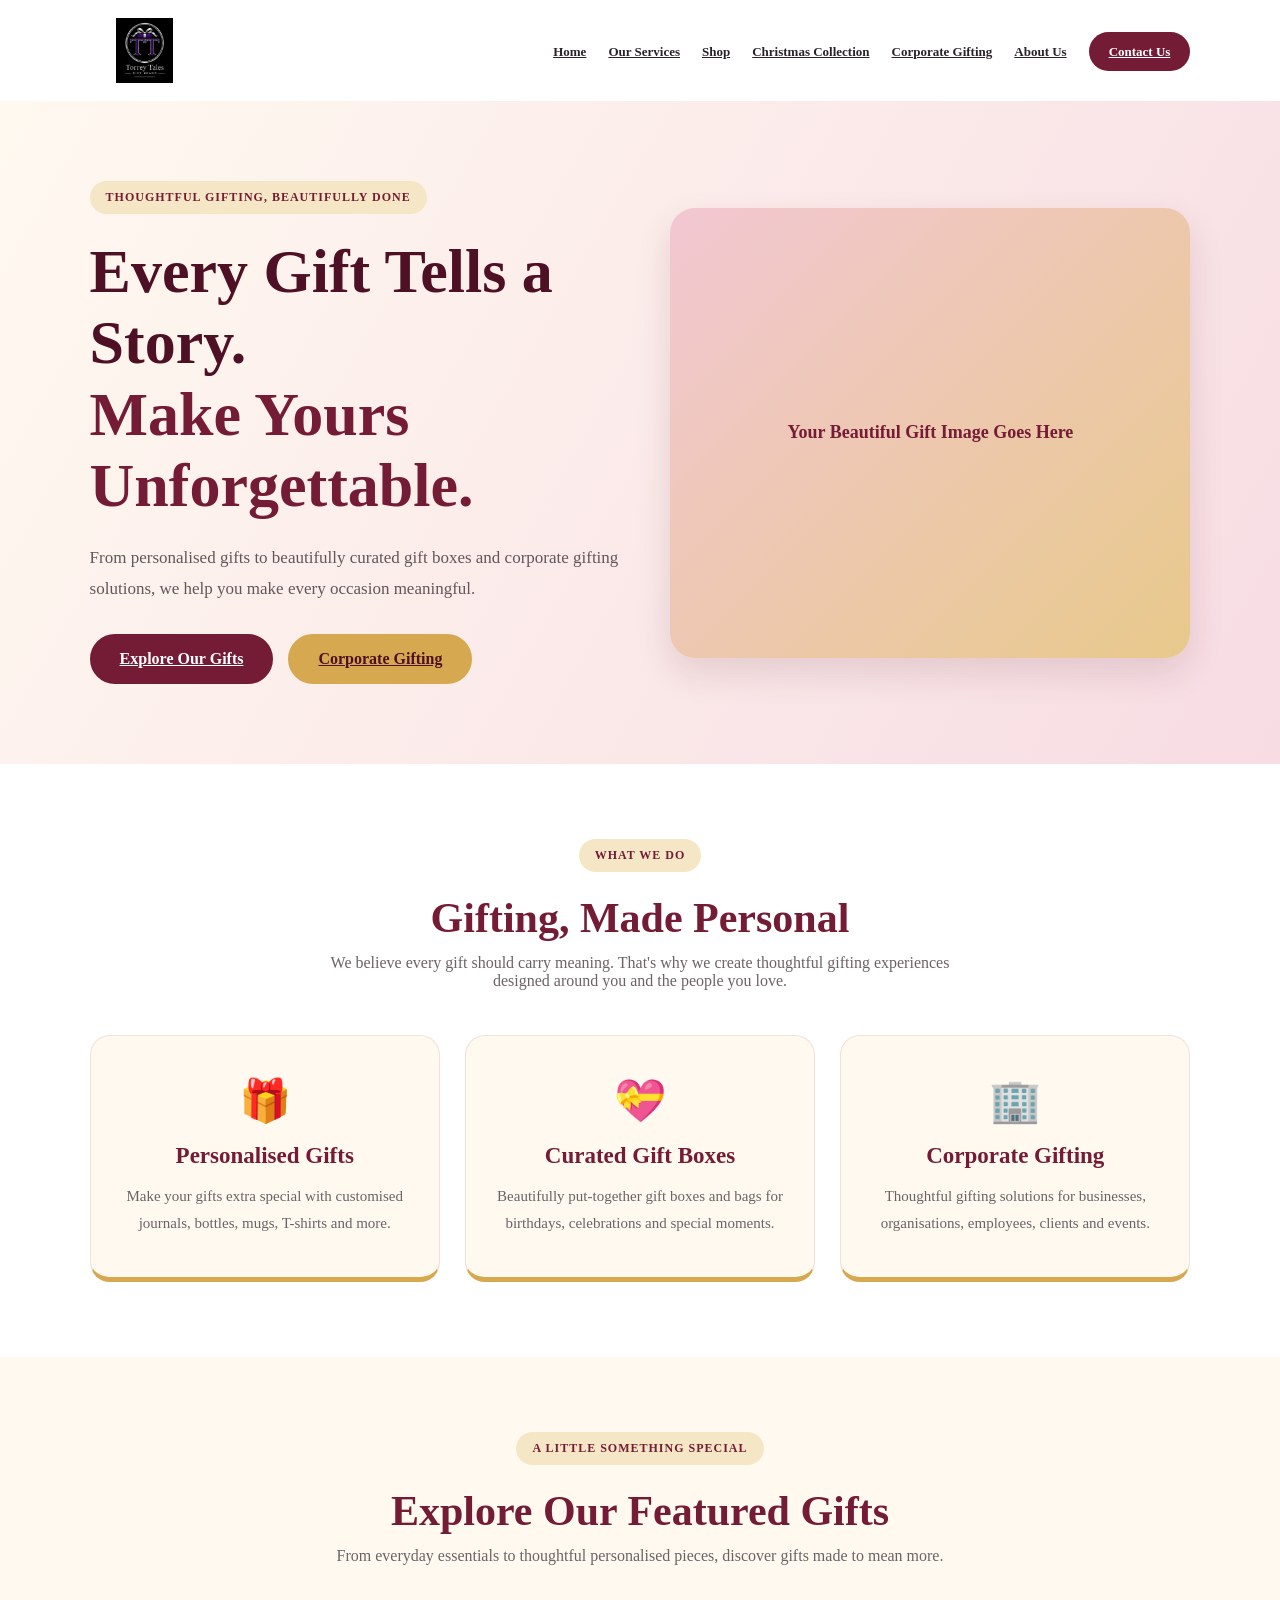
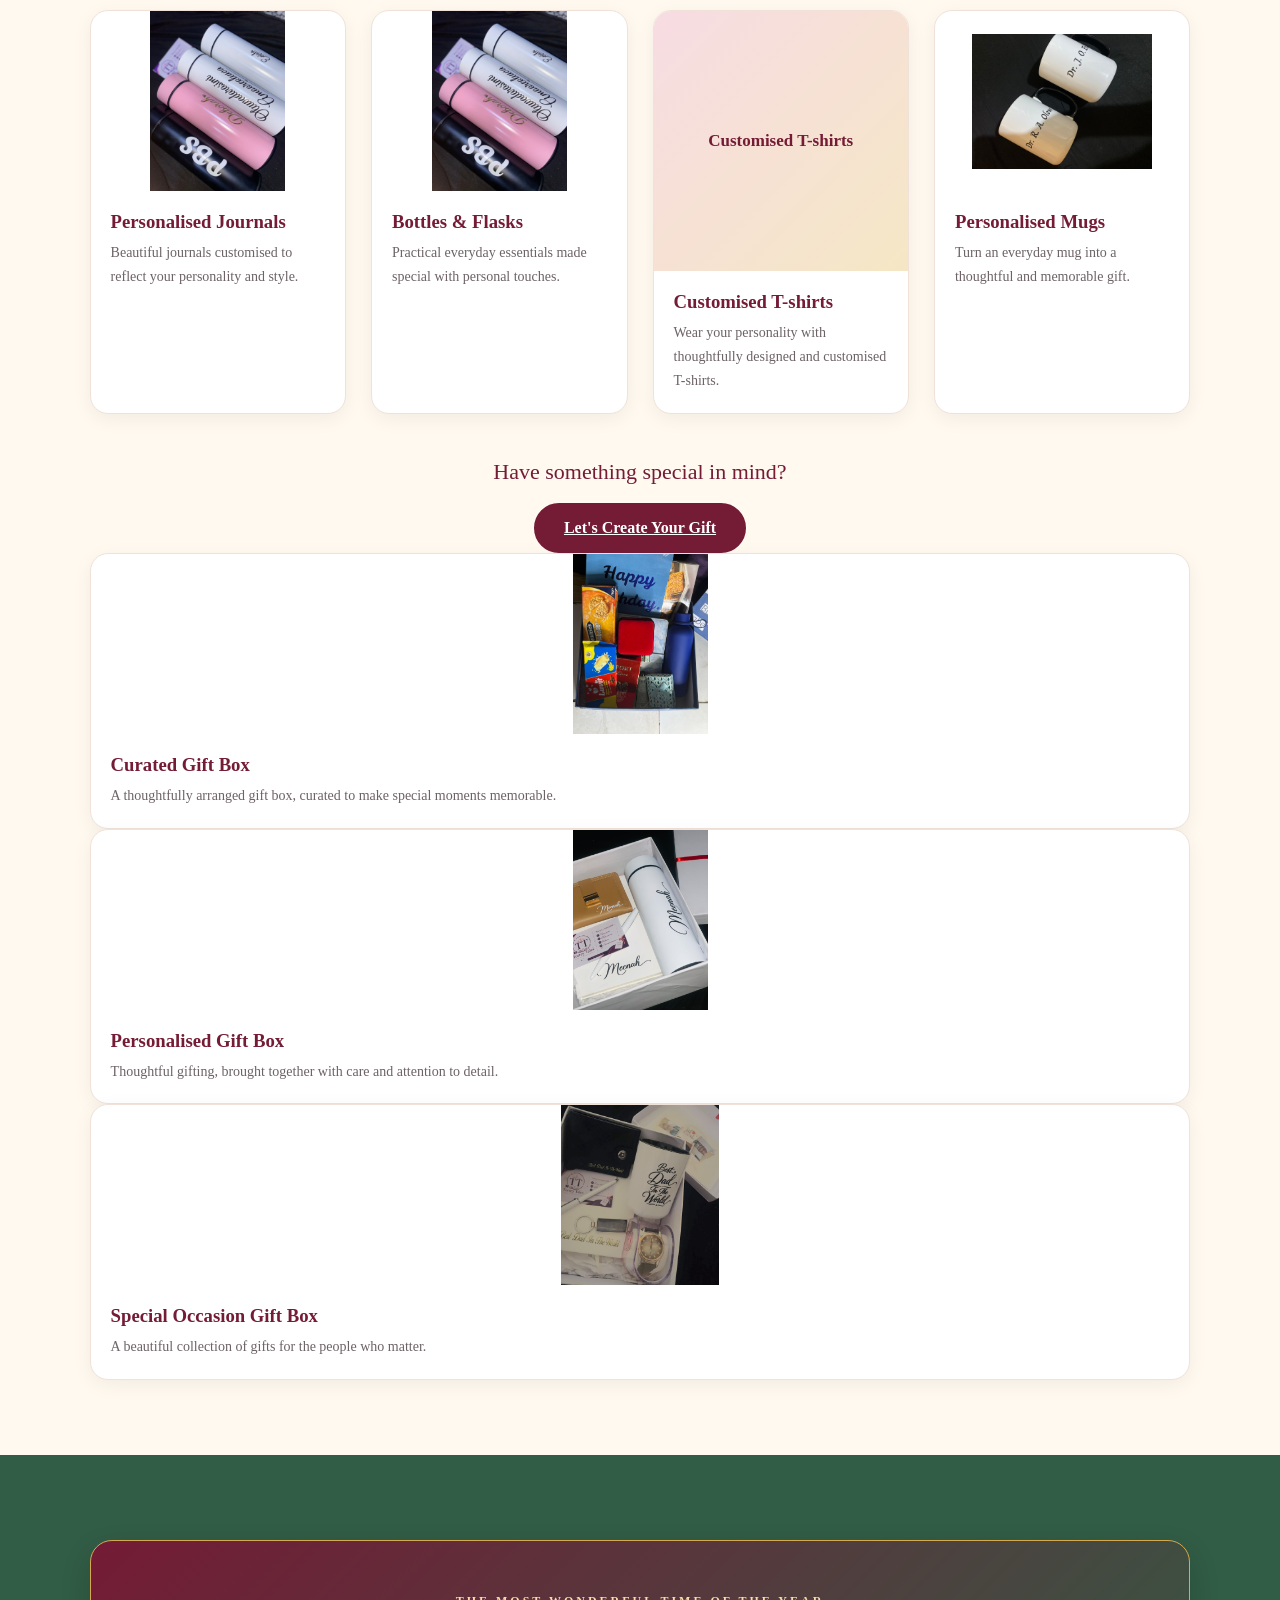
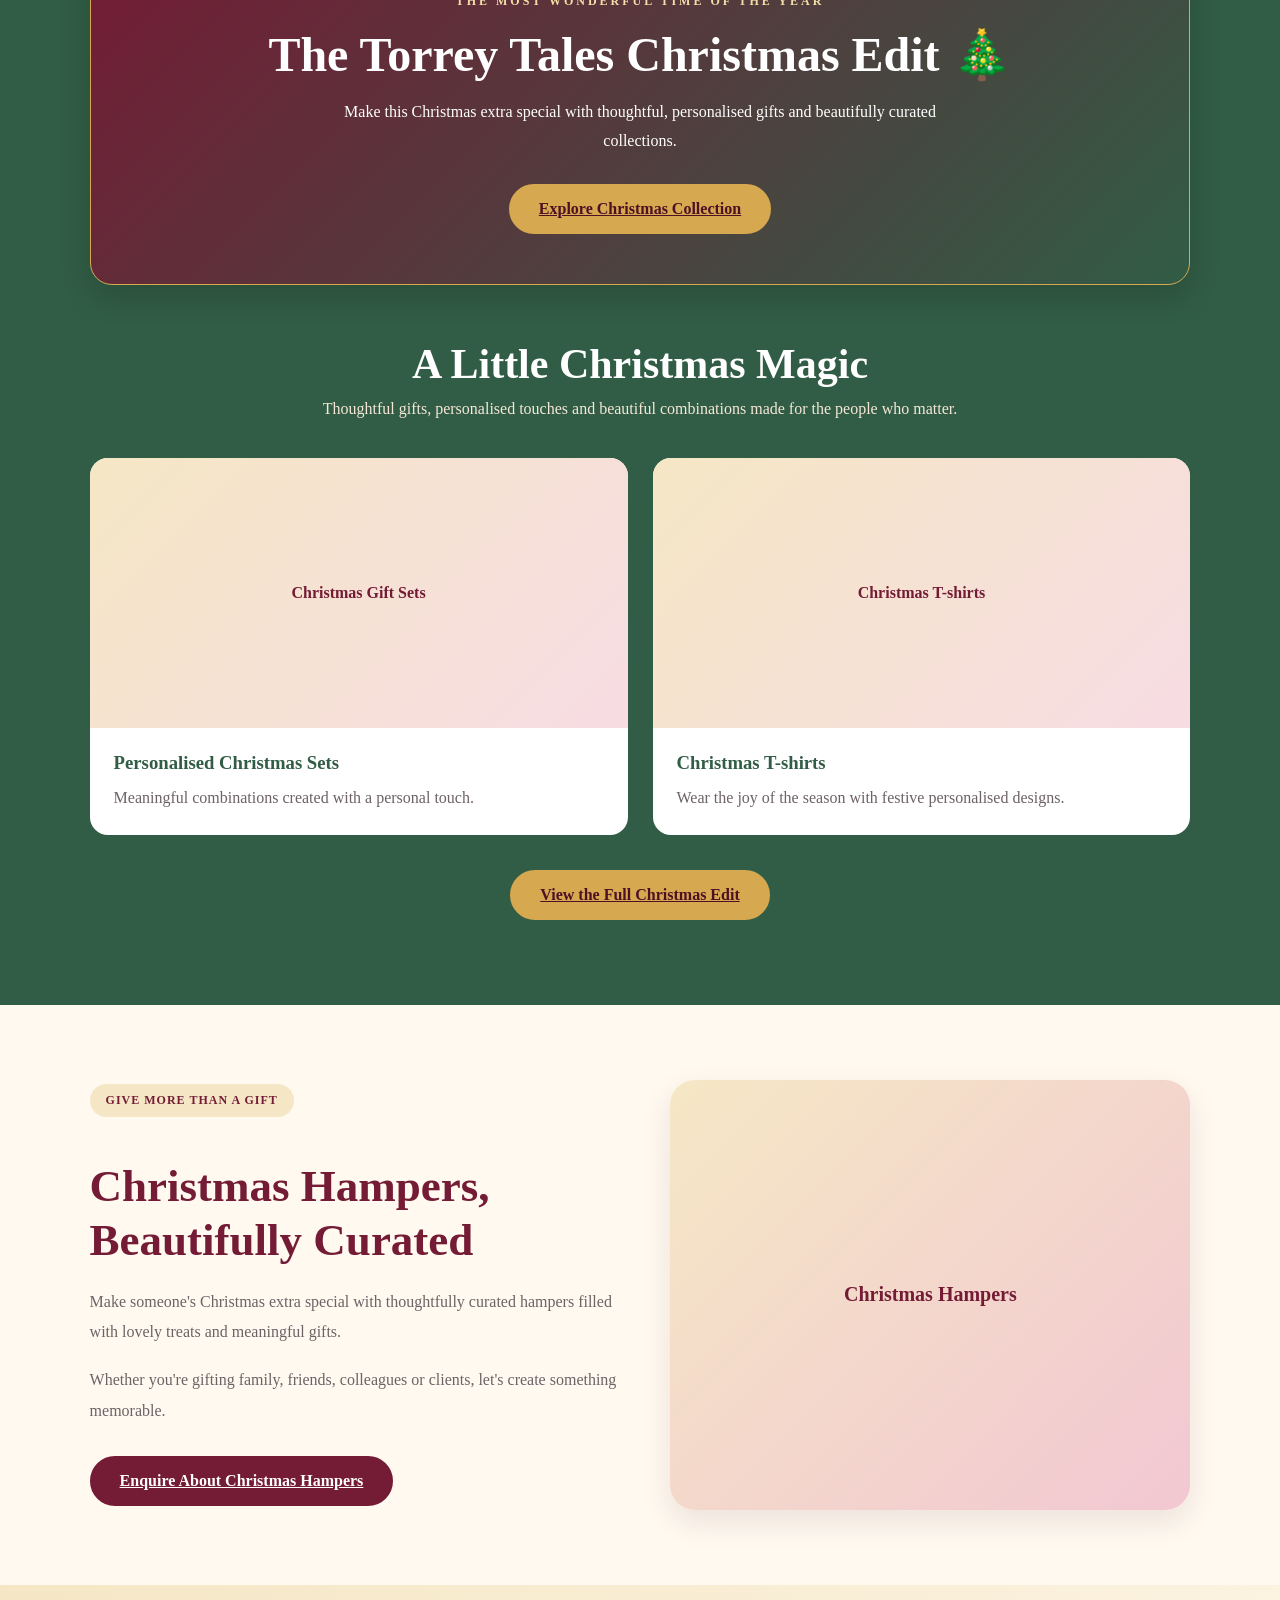
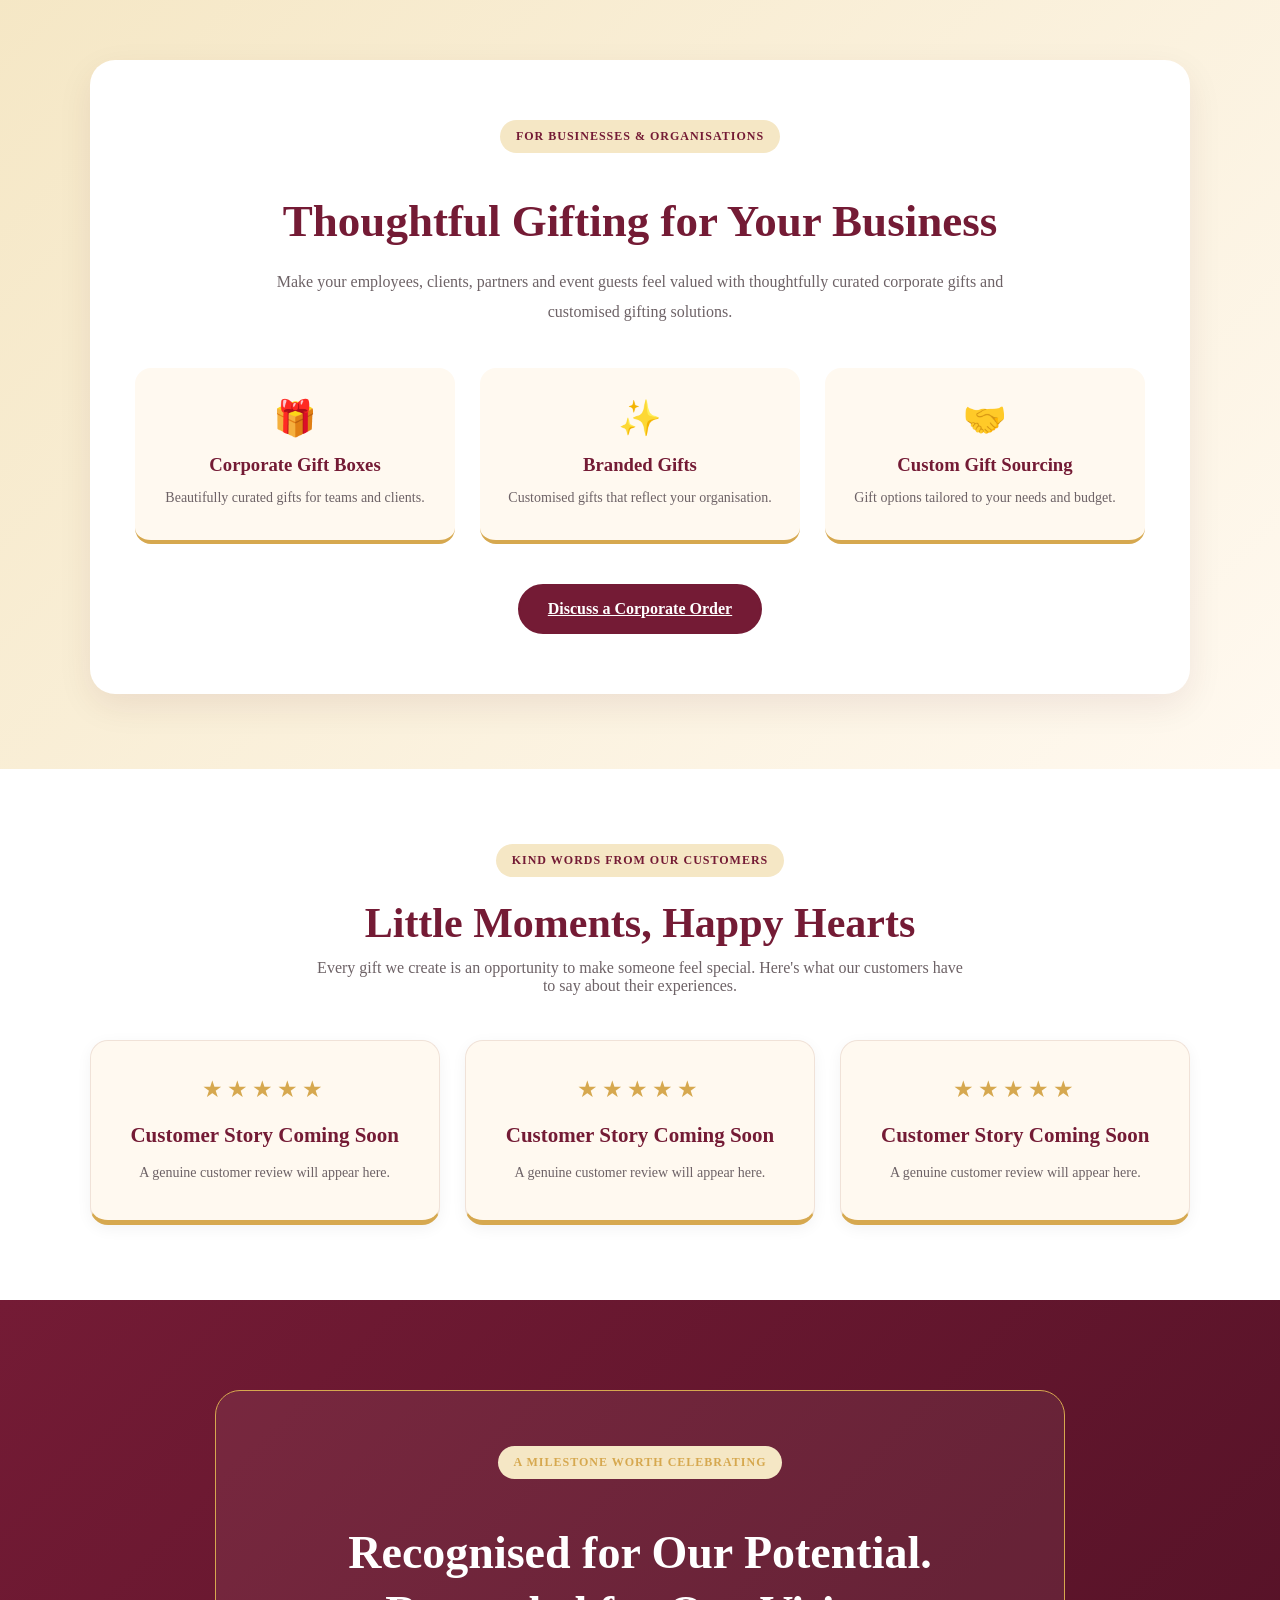
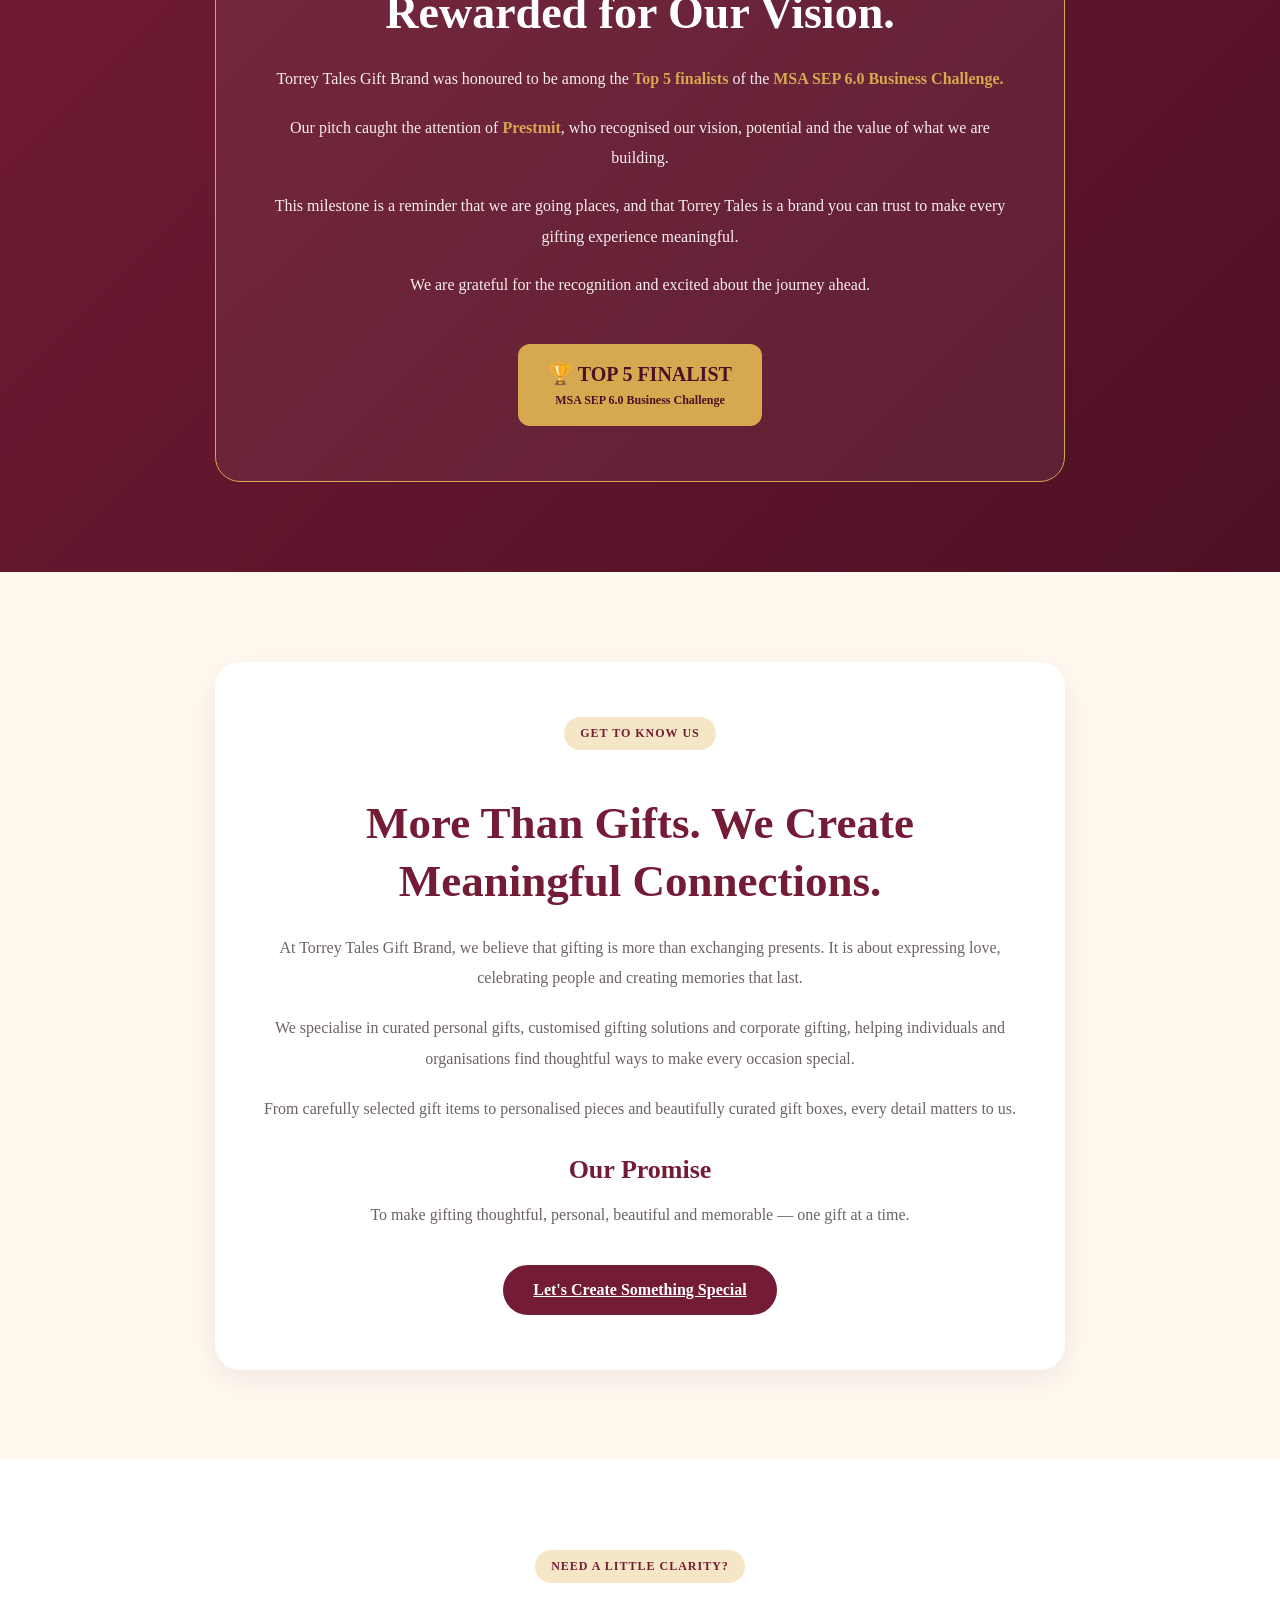
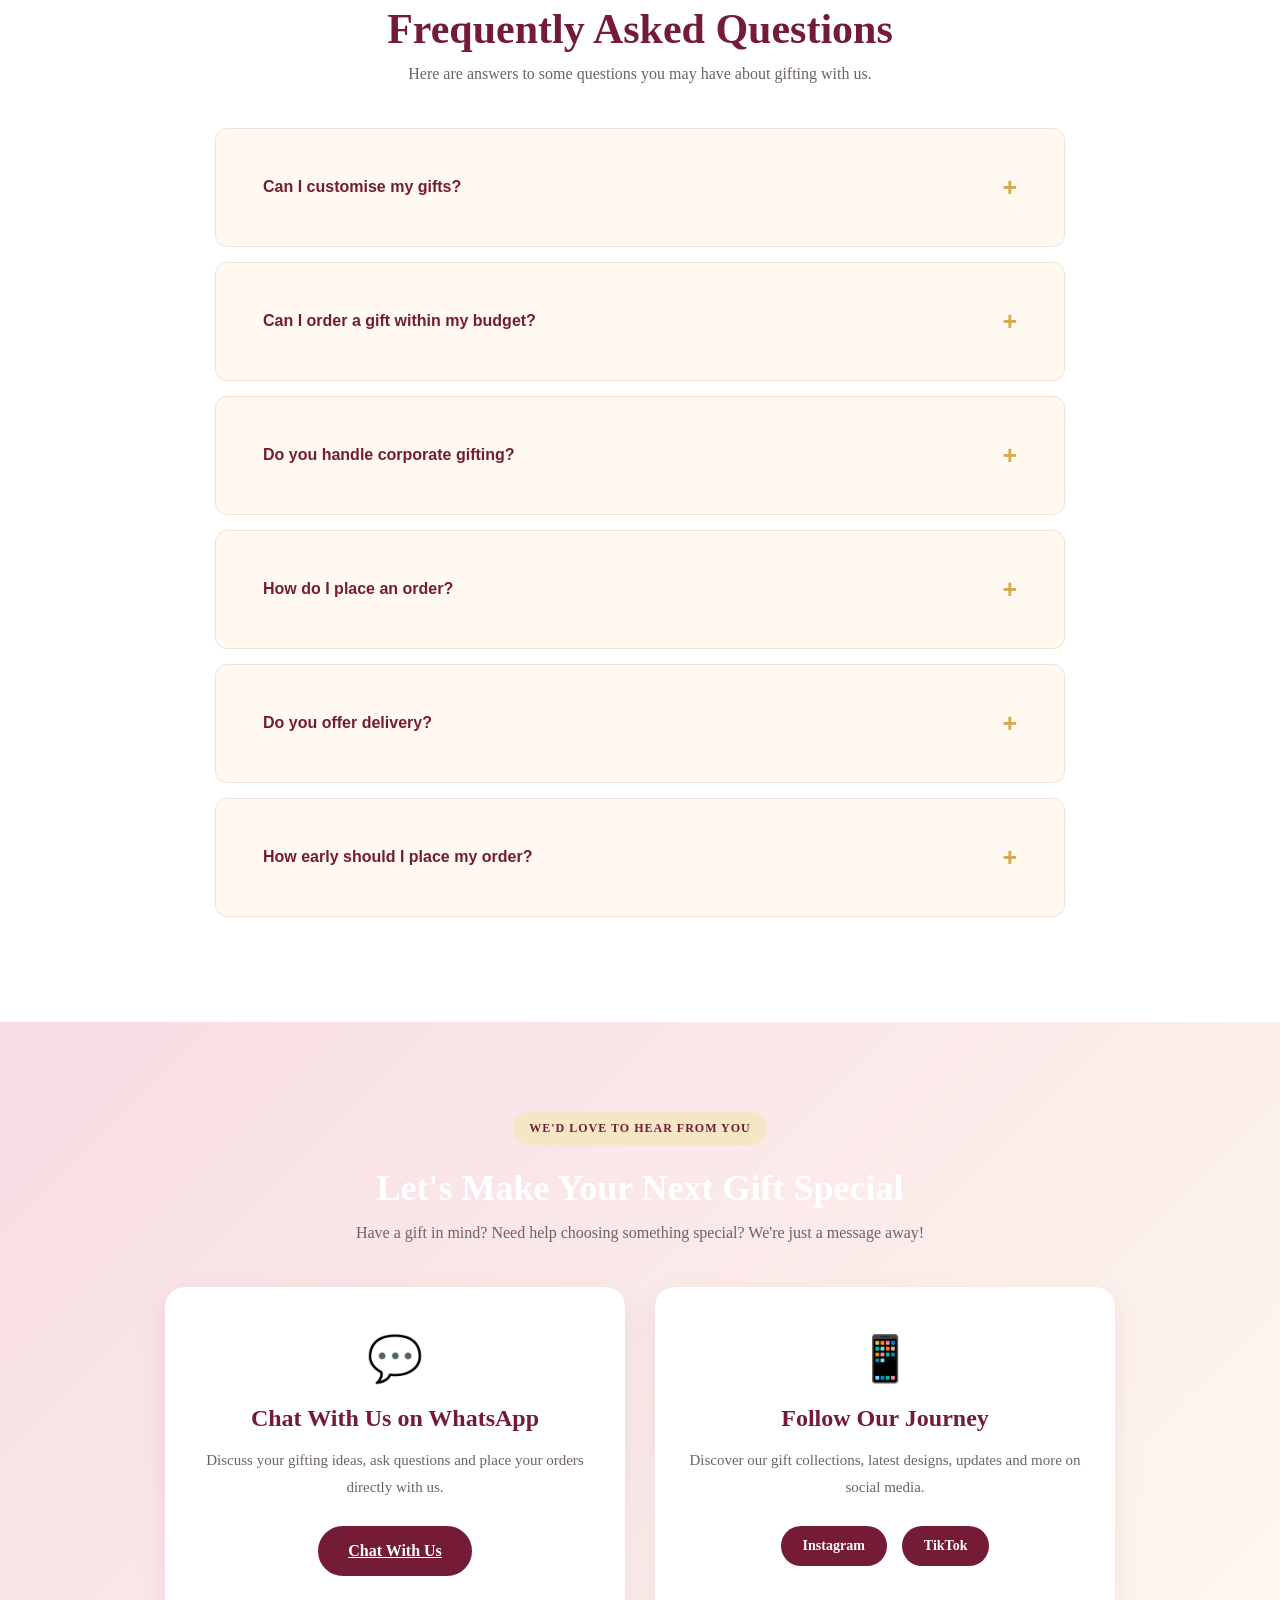
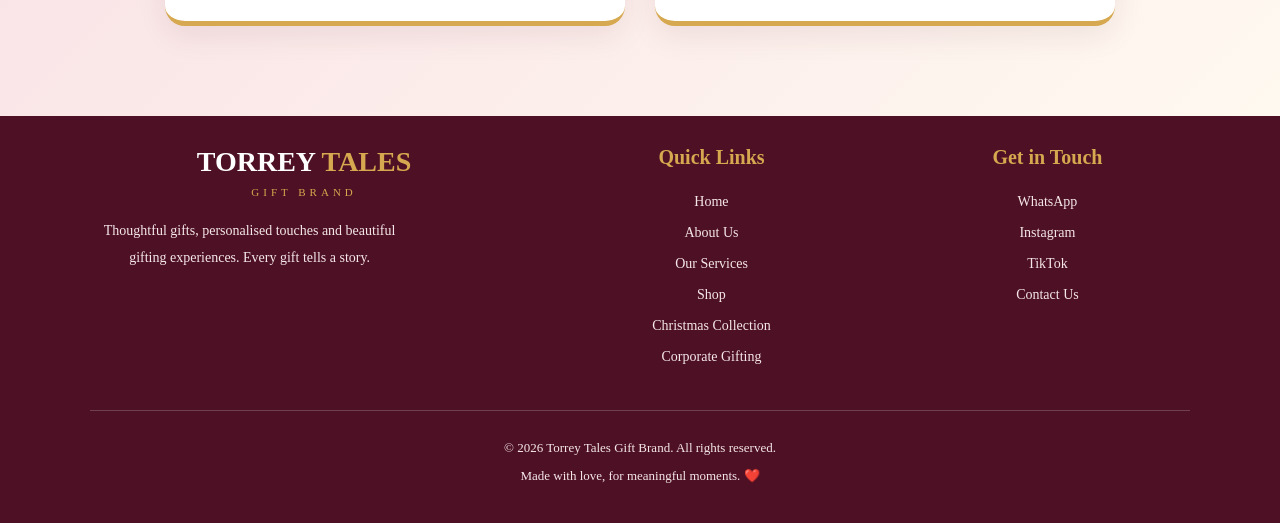
==== index.html @ edf015cb "Update index.html" ====
<!DOCTYPE html>
<html lang="en">
<head>
    <meta charset="UTF-8">
    <meta name="viewport" content="width=device-width, initial-scale=1.0">
    <meta name="description" content="Torrey Tales Gift Brand — Curated personal gifts, customised gifting solutions and corporate gifts.">
    <title>Torrey Tales Gift Brand | Make Every Gift Personal</title>

    <link rel="stylesheet" href="style.css">
</head>

<body>

    <header id="header">

    <nav class="navbar">

<a href="index.html" class="logo">
    <img src="images/IMG-20260917-WA0001(1).jpg" alt="Torrey Tales Gift Brand Logo">
</a>
        </a>

        <button class="menu-toggle" aria-label="Open navigation menu">
            ☰
        </button>

        <ul class="nav-links">

            <li><a href="index.html">Home</a></li>

            <li><a href="#services">Our Services</a></li>

           <li><a href="shop.html">Shop</a></li>
            
            <li><a href="christmas.html">Christmas Collection</a></li>

            <li><a href="#corporate">Corporate Gifting</a></li>

            <li><a href="#about">About Us</a></li>

            <li><a href="#contact" class="nav-contact">Contact Us</a></li>

        </ul>

    </nav>

</header>

    <main>
       <!-- HERO SECTION -->
<section class="hero" id="home">

    <div class="hero-content">

        <span class="hero-tag">THOUGHTFUL GIFTING, BEAUTIFULLY DONE</span>

        <h1>
            Every Gift Tells a Story.
            <span>Make Yours Unforgettable.</span>
        </h1>

        <p>
            From personalised gifts to beautifully curated gift boxes
            and corporate gifting solutions, we help you make every
            occasion meaningful.
        </p>

        <div class="hero-buttons">

            <a href="#featured" class="btn">
                Explore Our Gifts
            </a>

            <a href="#corporate" class="btn btn-gold">
                Corporate Gifting
            </a>

        </div>

    </div>

    <div class="hero-image">

        <div class="image-placeholder">
            Your Beautiful Gift Image Goes Here
        </div>

    </div>

</section>
        <!-- OUR SERVICES SECTION -->
<section class="services-section" id="services">

    <div class="section-heading">

        <span class="hero-tag">WHAT WE DO</span>

        <h2>Gifting, Made Personal</h2>

        <p>
            We believe every gift should carry meaning.
            That's why we create thoughtful gifting experiences
            designed around you and the people you love.
        </p>

    </div>

    <div class="services-grid">

        <div class="service-card">

            <div class="service-icon">🎁</div>

            <h3>Personalised Gifts</h3>

            <p>
                Make your gifts extra special with customised
                journals, bottles, mugs, T-shirts and more.
            </p>

        </div>

        <div class="service-card">

            <div class="service-icon">💝</div>

            <h3>Curated Gift Boxes</h3>

            <p>
                Beautifully put-together gift boxes and bags
                for birthdays, celebrations and special moments.
            </p>

        </div>

        <div class="service-card">

            <div class="service-icon">🏢</div>

            <h3>Corporate Gifting</h3>

            <p>
                Thoughtful gifting solutions for businesses,
                organisations, employees, clients and events.
            </p>

        </div>

    </div>

</section>
        <!-- FEATURED PRODUCTS SECTION -->
<section class="featured-section" id="featured">

    <div class="section-heading">

        <span class="hero-tag">A LITTLE SOMETHING SPECIAL</span>

        <h2>Explore Our Featured Gifts</h2>

        <p>
            From everyday essentials to thoughtful personalised
            pieces, discover gifts made to mean more.
        </p>

    </div>

    <div class="product-grid">

        <div class="product-card">
<img src="images/IMG_6986 (1).jpg"
     alt="Personalised journal by Torrey Tales"
     class="product-image">

            <div class="product-info">
                <h3>Personalised Journals</h3>

                <p>
                    Beautiful journals customised to reflect
                    your personality and style.
                </p>
            </div>

        </div>

        <div class="product-card">

            <img src="images/IMG_6986 (1).jpg"
     alt="Personalised bottle by Torrey Tales"
     class="product-image">

            <div class="product-info">
                <h3>Bottles & Flasks</h3>

                <p>
                    Practical everyday essentials made special
                    with personal touches.
                </p>
            </div>

        </div>

        <div class="product-card">

            <div class="image-placeholder">
                Customised T-shirts
            </div>

            <div class="product-info">
                <h3>Customised T-shirts</h3>

                <p>
                    Wear your personality with thoughtfully
                    designed and customised T-shirts.
                </p>
            </div>

        </div>

        <div class="product-card">

           <img src="images/IMG_7311.jpg"
     alt="Personalised mug by Torrey Tales"
     class="product-image">

            <div class="product-info">
                <h3>Personalised Mugs</h3>

                <p>
                    Turn an everyday mug into a thoughtful
                    and memorable gift.
                </p>
            </div>

        </div>

    </div>

    <div class="featured-cta">

        <p>Have something special in mind?</p>

        <a href="https://wa.me/2347033689917"
           class="btn">
            Let's Create Your Gift
        </a>

    </div>
<div class="product-card">

    <img src="images/IMG-20260203-WA0075.jpg"
         alt="Curated gift box by Torrey Tales"
         class="product-image">

    <div class="product-info">
        <h3>Curated Gift Box</h3>
        <p>A thoughtfully arranged gift box, curated to make special moments memorable.</p>
    </div>

</div>

<div class="product-card">

    <img src="images/IMG-20260730-WA0079.jpg"
         alt="Personalised curated gift box by Torrey Tales"
         class="product-image">

    <div class="product-info">
        <h3>Personalised Gift Box</h3>
        <p>Thoughtful gifting, brought together with care and attention to detail.</p>
    </div>

</div>

<div class="product-card">

    <img src="images/IMG-20261104-WA0141.jpg"
         alt="Beautiful curated gift box by Torrey Tales"
         class="product-image">

    <div class="product-info">
        <h3>Special Occasion Gift Box</h3>
        <p>A beautiful collection of gifts for the people who matter.</p>
    </div>

</div>
</section>
        <!-- CHRISTMAS COLLECTION PREVIEW -->
<section class="christmas-section" id="christmas">

    <div class="christmas-banner">

        <span>THE MOST WONDERFUL TIME OF THE YEAR</span>

        <h2>The Torrey Tales Christmas Edit 🎄</h2>

        <p>
            Make this Christmas extra special with thoughtful,
            personalised gifts and beautifully curated collections.
        </p>

        <a href="christmas.html" class="btn btn-gold">
            Explore Christmas Collection
        </a>

    </div>

    <div class="section-heading">

        <h2>A Little Christmas Magic</h2>

        <p>
            Thoughtful gifts, personalised touches and beautiful
            combinations made for the people who matter.
        </p>

    </div>

    <div class="product-grid">

        <div class="christmas-card">

            <div class="image-placeholder">
                Christmas Gift Sets
            </div>

            <div class="product-info">
                <h3>Personalised Christmas Sets</h3>
                <p>Meaningful combinations created with a personal touch.</p>
            </div>

        </div>

        <div class="christmas-card">

            <div class="image-placeholder">
                Christmas T-shirts
            </div>

            <div class="product-info">
                <h3>Christmas T-shirts</h3>
                <p>Wear the joy of the season with festive personalised designs.</p>
            </div>

        </div>

    </div>

    <div style="text-align: center; margin-top: 35px;">

        <a href="christmas.html" class="btn btn-gold">
            View the Full Christmas Edit
        </a>

    </div>

</section>
        <!-- CHRISTMAS HAMPERS SECTION -->
<section class="hampers-section" id="hampers">

    <div class="hampers-content">

        <span class="hero-tag">GIVE MORE THAN A GIFT</span>

        <h2>Christmas Hampers, Beautifully Curated</h2>

        <p>
            Make someone's Christmas extra special with
            thoughtfully curated hampers filled with
            lovely treats and meaningful gifts.
        </p>

        <p>
            Whether you're gifting family, friends, colleagues
            or clients, let's create something memorable.
        </p>

        <a href="https://wa.me/2347033689917"
           class="btn">
            Enquire About Christmas Hampers
        </a>

    </div>

    <div class="hampers-image">

        <div class="image-placeholder">
            Christmas Hampers
        </div>

    </div>

</section>
        <!-- CORPORATE GIFTING SECTION -->
<section class="corporate-section" id="corporate">

    <div class="corporate-box">

        <span class="hero-tag">FOR BUSINESSES & ORGANISATIONS</span>

        <h2>Thoughtful Gifting for Your Business</h2>

        <p>
            Make your employees, clients, partners and event
            guests feel valued with thoughtfully curated
            corporate gifts and customised gifting solutions.
        </p>

        <div class="corporate-features">

            <div>
                <span>🎁</span>
                <h3>Corporate Gift Boxes</h3>
                <p>Beautifully curated gifts for teams and clients.</p>
            </div>

            <div>
                <span>✨</span>
                <h3>Branded Gifts</h3>
                <p>Customised gifts that reflect your organisation.</p>
            </div>

            <div>
                <span>🤝</span>
                <h3>Custom Gift Sourcing</h3>
                <p>Gift options tailored to your needs and budget.</p>
            </div>

        </div>

        <a href="https://wa.me/2347033689917?text=Hello%20Torrey%20Tales%2C%20I%20am%20interested%20in%20your%20corporate%20gifting%20services."
           class="btn">
            Discuss a Corporate Order
        </a>

    </div>

</section>
        <!-- CUSTOMER REVIEWS SECTION -->
<section class="reviews-section" id="reviews">

    <div class="section-heading">

        <span class="hero-tag">KIND WORDS FROM OUR CUSTOMERS</span>

        <h2>Little Moments, Happy Hearts</h2>

        <p>
            Every gift we create is an opportunity to make
            someone feel special. Here's what our customers
            have to say about their experiences.
        </p>

    </div>

    <div class="reviews-grid">

        <div class="review-card review-placeholder">

            <div class="review-stars">★★★★★</div>

            <h3>Customer Story Coming Soon</h3>

            <p>
                A genuine customer review will appear here.
            </p>

        </div>

        <div class="review-card review-placeholder">

            <div class="review-stars">★★★★★</div>

            <h3>Customer Story Coming Soon</h3>

            <p>
                A genuine customer review will appear here.
            </p>

        </div>

        <div class="review-card review-placeholder">

            <div class="review-stars">★★★★★</div>

            <h3>Customer Story Coming Soon</h3>

            <p>
                A genuine customer review will appear here.
            </p>

        </div>

    </div>

</section>
        <!-- OUR ACHIEVEMENT SECTION -->
<section class="achievement-section" id="achievement">

    <div class="achievement-content">

        <span class="hero-tag">A MILESTONE WORTH CELEBRATING</span>

        <h2>Recognised for Our Potential. Rewarded for Our Vision.</h2>

        <p>
            Torrey Tales Gift Brand was honoured to be among the
            <strong>Top 5 finalists</strong> of the
            <strong>MSA SEP 6.0 Business Challenge.</strong>
        </p>

        <p>
            Our pitch caught the attention of
            <strong>Prestmit</strong>, who recognised our vision,
            potential and the value of what we are building.
        </p>

        <p>
            This milestone is a reminder that we are going places,
            and that Torrey Tales is a brand you can trust to make
            every gifting experience meaningful.
        </p>

        <p>
            We are grateful for the recognition and excited about
            the journey ahead.
        </p>

        <div class="achievement-badge">
            🏆 TOP 5 FINALIST
            <span>MSA SEP 6.0 Business Challenge</span>
        </div>

    </div>

</section
    <!-- ABOUT US SECTION -->
<section class="about-section" id="about">

    <div class="about-content">

        <span class="hero-tag">GET TO KNOW US</span>

        <h2>More Than Gifts. We Create Meaningful Connections.</h2>

        <p>
            At Torrey Tales Gift Brand, we believe that gifting
            is more than exchanging presents. It is about
            expressing love, celebrating people and creating
            memories that last.
        </p>

        <p>
            We specialise in curated personal gifts, customised
            gifting solutions and corporate gifting, helping
            individuals and organisations find thoughtful ways
            to make every occasion special.
        </p>

        <p>
            From carefully selected gift items to personalised
            pieces and beautifully curated gift boxes, every
            detail matters to us.
        </p>

        <h3>Our Promise</h3>

        <p>
            To make gifting thoughtful, personal, beautiful
            and memorable — one gift at a time.
        </p>

        <a href="https://wa.me/2347033689917" class="btn">
            Let's Create Something Special
        </a>

    </div>

</section>
        <!-- FAQ SECTION -->
<section class="faq-section" id="faq">

    <div class="section-heading">

        <span class="hero-tag">NEED A LITTLE CLARITY?</span>

        <h2>Frequently Asked Questions</h2>

        <p>Here are answers to some questions you may have about gifting with us.</p>

    </div>

    <div class="faq-container">

        <div class="faq-item">
            <button class="faq-question" aria-expanded="false">
                Can I customise my gifts?
                <span>+</span>
            </button>
            <div class="faq-answer">
                <p>Yes! We offer personalised gifting options, including customised journals, bottles, T-shirts and other gift items.</p>
            </div>
        </div>

        <div class="faq-item">
            <button class="faq-question" aria-expanded="false">
                Can I order a gift within my budget?
                <span>+</span>
            </button>
            <div class="faq-answer">
                <p>Absolutely! Share your budget and gifting preferences with us, and we'll help you explore suitable options.</p>
            </div>
        </div>

        <div class="faq-item">
            <button class="faq-question" aria-expanded="false">
                Do you handle corporate gifting?
                <span>+</span>
            </button>
            <div class="faq-answer">
                <p>Yes! We provide corporate gifting solutions for businesses, organisations, employees, clients and events.</p>
            </div>
        </div>

        <div class="faq-item">
            <button class="faq-question" aria-expanded="false">
                How do I place an order?
                <span>+</span>
            </button>
            <div class="faq-answer">
                <p>You can contact us directly through WhatsApp to discuss your preferred gift, customisation and order details.</p>
            </div>
        </div>

        <div class="faq-item">
            <button class="faq-question" aria-expanded="false">
                Do you offer delivery?
                <span>+</span>
            </button>
            <div class="faq-answer">
                <p>Delivery arrangements can be discussed when placing your order. Delivery fees depend on the destination.</p>
            </div>
        </div>

        <div class="faq-item">
            <button class="faq-question" aria-expanded="false">
                How early should I place my order?
                <span>+</span>
            </button>
            <div class="faq-answer">
                <p>We recommend ordering early, especially for personalised gifts and bulk corporate orders, to allow enough time for preparation.</p>
            </div>
        </div>

    </div>

</section>
        <!-- CONTACT US SECTION -->
<section class="contact-section" id="contact">

    <div class="section-heading">

        <span class="hero-tag">WE'D LOVE TO HEAR FROM YOU</span>

        <h2>Let's Make Your Next Gift Special</h2>

        <p>
            Have a gift in mind? Need help choosing something special?
            We're just a message away!
        </p>

    </div>

    <div class="contact-container">

        <div class="contact-card">

            <div class="contact-icon">💬</div>

            <h3>Chat With Us on WhatsApp</h3>

            <p>
                Discuss your gifting ideas, ask questions
                and place your orders directly with us.
            </p>

            <a href="https://wa.me/2347033689917"
               class="btn"
               target="_blank"
               rel="noopener noreferrer">
                Chat With Us
            </a>

        </div>

        <div class="contact-card">

            <div class="contact-icon">📱</div>

            <h3>Follow Our Journey</h3>

            <p>
                Discover our gift collections, latest designs,
                updates and more on social media.
            </p>

            <div class="social-links">

                <a href="https://www.instagram.com/torreytales_gift_brand/"
                   target="_blank"
                   rel="noopener noreferrer">
                    Instagram
                </a>

                <a href="https://www.tiktok.com/@torreytales_gift_brand"
                   target="_blank"
                   rel="noopener noreferrer">
                    TikTok
                </a>

            </div>

        </div>

    </div>

</section>
    </main>

    <!-- WEBSITE FOOTER -->
<footer id="footer" class="site-footer">

    <div class="footer-container">

        <div class="footer-brand">
            <a href="index.html" class="footer-logo">
                TORREY <span>TALES</span>
            </a>

            <p>GIFT BRAND</p>

            <p>
                Thoughtful gifts, personalised touches and
                beautiful gifting experiences. Every gift tells a story.
            </p>
        </div>

        <div class="footer-links">
            <h3>Quick Links</h3>
            <a href="index.html">Home</a>
            <a href="#about">About Us</a>
            <a href="#services">Our Services</a>
           <a href="shop.html">Shop</a>
            <a href="christmas.html">Christmas Collection</a>
            <a href="#corporate">Corporate Gifting</a>
        </div>

        <div class="footer-links">
            <h3>Get in Touch</h3>
            <a href="https://wa.me/2347033689917">WhatsApp</a>
            <a href="https://www.instagram.com/torreytales_gift_brand/">Instagram</a>
            <a href="https://www.tiktok.com/@torreytales_gift_brand">TikTok</a>
            <a href="#contact">Contact Us</a>
        </div>

    </div>

    <div class="footer-bottom">
        <p>© 2026 Torrey Tales Gift Brand. All rights reserved.</p>
        <p>Made with love, for meaningful moments. ❤️</p>
    </div>

</footer>

    <script src="script.js"></script>
</body>
</html>
---- style.css ----
/* =================================
   TORREY TALES - WEBSITE DESIGN
================================= */

:root {
    --cream: #FFF9F0;
    --burgundy: #741B35;
    --deep-burgundy: #4E1024;
    --gold: #D6A84F;
    --pink: #F7DCE3;
    --coral: #F28C79;
    --green: #315C45;
    --white: #FFFFFF;
    --dark: #292329;
    --light-gold: #F5E7C5;
}

* {
    margin: 0;
    padding: 0;
    box-sizing: border-box;
}

html {
    scroll-behavior: smooth;
   /* =================================
   CHRISTMAS COLLECTION PREVIEW
================================= */

.christmas-section {
    background: #234B38;
    padding: 85px 7%;
}

.christmas-banner {
    background: linear-gradient(135deg, #741B35, #A52A43, #315C45);
    padding: 65px 30px;
    border: 1px solid var(--gold);
    box-shadow: 0 12px 30px rgba(0,0,0,0.15);
}

.christmas-banner > span {
    display: inline-block;
    color: #F5DFA8;
    font-size: 12px;
    font-weight: bold;
    letter-spacing: 3px;
    margin-bottom: 18px;
}

.christmas-banner p {
    max-width: 650px;
    margin: 0 auto 28px;
    line-height: 1.8;
}

.christmas-banner .btn {
    display: inline-block;
}

.christmas-section .section-heading {
    margin-top: 55px;
}

.christmas-section .section-heading h2 {
    color: #F5DFA8;
}

.christmas-section .section-heading p {
    color: #FFFFFF;
}

.christmas-card {
    transition: 0.3s ease;
}

.christmas-card:hover {
    transform: translateY(-7px);
}

.christmas-card .image-placeholder {
    min-height: 270px;
    border-radius: 0;
    background: linear-gradient(135deg, #F5E7C5, #F7DCE3);
    color: var(--burgundy);
}

.christmas-card .product-info {
    padding: 24px;
}

.christmas-card .product-info h3 {
    margin-bottom: 10px;
}

.christmas-card .product-info p {
    color: #6D6266;
    line-height: 1.7;
}

/* MOBILE CHRISTMAS DESIGN */

@media (max-width: 768px) {

    .christmas-section {
        padding: 60px 5%;
    }

    .christmas-banner {
        padding: 45px 20px;
    }

    .christmas-banner > span {
        letter-spacing: 1px;
    }

}
   /* =================================
   FEATURED PRODUCTS SECTION
================================= */

.featured-section {
    background: var(--cream);
}

.featured-section .section-heading {
    max-width: 750px;
    margin: 0 auto 45px;
}

.featured-section .product-card {
    border: 1px solid #F0E2D8;
}

.featured-section .product-card .image-placeholder {
    min-height: 260px;
    background: linear-gradient(135deg, #F7DCE3, #F5E7C5);
    font-size: 17px;
    text-align: center;
    padding: 20px;
}

.featured-section .product-info p {
    color: #6D6266;
    font-size: 14px;
    line-height: 1.7;
}

.featured-cta {
    text-align: center;
    margin-top: 45px;
}

.featured-cta p {
    margin-bottom: 18px;
    font-family: Georgia, serif;
    font-size: 22px;
    color: var(--burgundy);
}
   /* =================================
   
}

body {
    font-family: Arial, sans-serif;
    background: var(--cream);
    color: var(--dark);
    line-height: 1.6;
}

a {
    text-decoration: none;
    color: inherit;
}

button {
    cursor: pointer;
    font: inherit;
}

img {
    max-width: 100%;
    display: block;
}

/* GENERAL SECTION STYLING */

section {
    padding: 75px 7%;
}

.section-heading {
    text-align: center;
    margin-bottom: 40px;
}

.section-heading h2 {
    font-family: Georgia, serif;
    font-size: clamp(28px, 4vw, 42px);
    color: var(--burgundy);
    margin-bottom: 12px;
}

.section-heading p {
    max-width: 650px;
    margin: auto;
    color: #6D6266;
}

/* BUTTONS */

.btn {
    display: inline-block;
    padding: 14px 28px;
    border-radius: 30px;
    background: var(--burgundy);
    color: var(--white);
    font-weight: bold;
    border: 2px solid var(--burgundy);
    transition: 0.3s ease;
}

.btn:hover {
    background: var(--deep-burgundy);
    transform: translateY(-3px);
}

.btn-gold {
    background: var(--gold);
    border-color: var(--gold);
    color: var(--deep-burgundy);
}

.btn-gold:hover {
    background: #E8BE6B;
}

/* NAVIGATION */

#header {
    background: var(--white);
    padding: 18px 7%;
    box-shadow: 0 3px 15px rgba(0,0,0,0.06);
}

/* IMAGE PLACEHOLDERS */

.image-placeholder {
    min-height: 220px;
    background: linear-gradient(135deg, var(--pink), var(--light-gold));
    display: flex;
    justify-content: center;
    align-items: center;
    color: var(--burgundy);
    font-weight: bold;
    border-radius: 15px;
}

/* PRODUCT CARDS */

.product-grid {
    display: grid;
    grid-template-columns: repeat(auto-fit, minmax(220px, 1fr));
    gap: 25px;
}

.product-card {
    background: var(--white);
    border-radius: 18px;
    overflow: hidden;
    box-shadow: 0 5px 20px rgba(0,0,0,0.06);
    transition: 0.3s ease;
}

.product-card:hover {
    transform: translateY(-7px);
    box-shadow: 0 10px 25px rgba(116,27,53,0.12);
}

.product-card .image-placeholder {
    border-radius: 0;
    min-height: 240px;
}

.product-info {
    padding: 20px;
}

.product-info h3 {
    color: var(--burgundy);
    margin-bottom: 8px;
}

/* SERVICES */

.services-grid {
    display: grid;
    grid-template-columns: repeat(auto-fit, minmax(220px, 1fr));
    gap: 22px;
}

.service-card {
    background: var(--white);
    padding: 30px 22px;
    border-radius: 18px;
    text-align: center;
    border-bottom: 4px solid var(--gold);
}

.service-card h3 {
    color: var(--burgundy);
    margin-bottom: 12px;
}

/* CHRISTMAS COLLECTION */

.christmas-section {
    background: var(--green);
    color: var(--white);
}

.christmas-section .section-heading h2 {
    color: var(--white);
}

.christmas-section .section-heading p {
    color: #F5E8D7;
}

.christmas-banner {
    background: linear-gradient(135deg, #741B35, #315C45);
    padding: 50px 25px;
    border-radius: 22px;
    text-align: center;
    color: var(--white);
    margin-bottom: 35px;
}

.christmas-banner h2 {
    font-family: Georgia, serif;
    font-size: clamp(30px, 5vw, 48px);
    margin-bottom: 15px;
}

.christmas-card {
    background: var(--white);
    color: var(--dark);
    border-radius: 18px;
    overflow: hidden;
}

.christmas-card .product-info h3 {
    color: var(--green);
}

/* CORPORATE GIFTING */

.corporate-section {
    background: var(--light-gold);
}

.corporate-box {
    background: var(--white);
    padding: 40px;
    border-radius: 22px;
    text-align: center;
}

/* CUSTOMER REVIEWS */

.review-card {
    background: var(--white);
    padding: 28px;
    border-radius: 16px;
    box-shadow: 0 4px 15px rgba(0,0,0,0.05);
}

.review-stars {
    color: var(--gold);
    margin-bottom: 12px;
}

/* ACHIEVEMENTS */

.achievement-section {
    background: var(--pink);
    text-align: center;
}

.achievement-box {
    max-width: 750px;
    margin: auto;
    padding: 35px;
    background: var(--white);
    border-radius: 20px;
}

/* FAQ */

.faq-item {
    background: var(--white);
    padding: 22px;
    margin-bottom: 15px;
    border-radius: 12px;
}

.faq-item h3 {
    color: var(--burgundy);
    margin-bottom: 8px;
}

/* ABOUT */

.about-section {
    background: var(--white);
}

/* CONTACT */

.contact-section {
    background: var(--burgundy);
    color: var(--white);
    text-align: center;
}

.contact-section h2 {
    color: var(--white);
    font-family: Georgia, serif;
    font-size: 36px;
    margin-bottom: 15px;
}

.contact-links {
    display: flex;
    justify-content: center;
    flex-wrap: wrap;
    gap: 15px;
    margin-top: 25px;
}

/* FOOTER */

#footer {
    background: var(--deep-burgundy);
    color: var(--white);
    padding: 30px 7%;
    text-align: center;
}

/* MOBILE RESPONSIVENESS */

@media (max-width: 768px) {

    section {
        padding: 55px 5%;
    }

    #header {
        padding: 15px 5%;
    }

    .corporate-box {
        padding: 25px 18px;
    }

    .contact-section h2 {
        font-size: 29px;
    }

}
/* =================================
   HERO SECTION
================================= */

.hero {
    min-height: 620px;
    display: flex;
    align-items: center;
    justify-content: space-between;
    gap: 45px;
    padding: 80px 7%;
    background: linear-gradient(120deg, #FFF9F0, #F7DCE3);
}

.hero-content {
    flex: 1;
    max-width: 600px;
}

.hero-tag {
    display: inline-block;
    background: var(--light-gold);
    color: var(--burgundy);
    padding: 9px 16px;
    border-radius: 30px;
    font-size: 12px;
    font-weight: bold;
    letter-spacing: 1px;
    margin-bottom: 22px;
}

.hero-content h1 {
    font-family: Georgia, serif;
    font-size: clamp(38px, 5vw, 62px);
    line-height: 1.15;
    color: var(--deep-burgundy);
    margin-bottom: 22px;
}

.hero-content h1 span {
    display: block;
    color: var(--burgundy);
}

.hero-content p {
    font-size: 17px;
    line-height: 1.8;
    color: #62565B;
    margin-bottom: 30px;
}

.hero-buttons {
    display: flex;
    flex-wrap: wrap;
    gap: 15px;
}

.hero-image {
    flex: 1;
    max-width: 520px;
}

.hero-image .image-placeholder {
    min-height: 450px;
    border-radius: 25px;
    background: linear-gradient(135deg, #F2C7D2, #E8C98B);
    box-shadow: 0 15px 35px rgba(78, 16, 36, 0.12);
    font-size: 18px;
    text-align: center;
    padding: 20px;
}

/* MOBILE HERO DESIGN */

@media (max-width: 768px) {

    .hero {
        flex-direction: column;
        text-align: center;
        padding: 65px 6%;
        gap: 40px;
    }

    .hero-content {
        max-width: 100%;
    }

    .hero-buttons {
        justify-content: center;
    }

    .hero-image {
        width: 100%;
        max-width: 100%;
    }

    .hero-image .image-placeholder {
        min-height: 300px;
    }

}
/* =================================
   NAVIGATION BAR
================================= */

.navbar {
    display: flex;
    align-items: center;
    justify-content: space-between;
    gap: 25px;
}

.logo {
    font-family: Georgia, serif;
    font-size: 25px;
    font-weight: bold;
    color: var(--burgundy);
    line-height: 1.1;
    letter-spacing: 1px;
}

.logo span {
    color: var(--gold);
}

.logo small {
    display: block;
    font-family: Arial, sans-serif;
    font-size: 10px;
    letter-spacing: 4px;
    text-align: center;
    margin-top: 5px;
}

.nav-links {
    display: flex;
    align-items: center;
    gap: 22px;
    list-style: none;
}

.nav-links a {
    font-size: 13px;
    font-weight: bold;
    color: var(--dark);
    transition: 0.3s ease;
}

.nav-links a:hover {
    color: var(--burgundy);
}

.nav-links .nav-contact {
   /* =================================
   CORPORATE GIFTING SECTION
================================= */

.corporate-section {
    background: linear-gradient(135deg, #F5E7C5, #FFF9F0);
}

.corporate-box {
    max-width: 1100px;
    margin: auto;
    padding: 60px 45px;
    background: var(--white);
    border-radius: 25px;
    box-shadow: 0 12px 35px rgba(78, 16, 36, 0.08);
    text-align: center;
}

.corporate-box h2 {
    font-family: Georgia, serif;
    font-size: clamp(32px, 4vw, 45px);
    color: var(--burgundy);
    margin: 20px 0;
}

.corporate-box > p {
    max-width: 750px;
    margin: 0 auto 40px;
    color: #6D6266;
    line-height: 1.9;
}

.corporate-features {
    display: grid;
    grid-template-columns: repeat(3, 1fr);
    gap: 25px;
    margin-bottom: 40px;
}

.corporate-features > div {
    background: var(--cream);
    padding: 30px 20px;
    border-radius: 16px;
    border-bottom: 4px solid var(--gold);
}

.corporate-features span {
    font-size: 35px;
}

.corporate-features h3 {
    color: var(--burgundy);
    margin: 15px 0 10px;
    font-family: Georgia, serif;
}

.corporate-features p {
    color: #6D6266;
    font-size: 14px;
    line-height: 1.7;
}

/* MOBILE CORPORATE DESIGN */

@media (max-width: 768px) {

    .corporate-box {
        padding: 40px 20px;
    }

    .corporate-features {
        grid-template-columns: 1fr;
    }

}
    background: var(--burgundy);
    color: var(--white);
    padding: 12px 20px;
    border-radius: 25px;
}

.nav-links .nav-contact:hover {
    background: var(--deep-burgundy);
    color: var(--white);
}

.menu-toggle {
    display: none;
    background: none;
    border: none;
    color: var(--burgundy);
    font-size: 28px;
}

/* MOBILE NAVIGATION */

@media (max-width: 900px) {

    .navbar {
        flex-wrap: wrap;
    }

    .menu-toggle {
        display: block;
    }

    .nav-links {
        display: none;
        flex-direction: column;
        align-items: flex-start;
        width: 100%;
        gap: 20px;
        padding: 20px 0;
    }

    .nav-links.active {
        display: flex;
    }

}
/* =================================
   OUR SERVICES SECTION
================================= */

.services-section {
    background: var(--white);
}

.services-section .section-heading {
    max-width: 750px;
    margin: 0 auto 45px;
}

.services-grid {
    display: grid;
    grid-template-columns: repeat(3, 1fr);
    gap: 25px;
}

.service-card {
    background: var(--cream);
    padding: 40px 28px;
    border-radius: 20px;
    text-align: center;
    border: 1px solid #F0E2D8;
    border-bottom: 5px solid var(--gold);
    transition: 0.3s ease;
}

.service-card:hover {
    transform: translateY(-8px);
    box-shadow: 0 12px 25px rgba(116, 27, 53, 0.10);
}

.service-icon {
    font-size: 42px;
    margin-bottom: 18px;
}

.service-card h3 {
    font-family: Georgia, serif;
    font-size: 23px;
    color: var(--burgundy);
    margin-bottom: 14px;
}

.service-card p {
    color: #6D6266;
    font-size: 15px;
    line-height: 1.8;
}

/* MOBILE SERVICES DESIGN */

@media (max-width: 768px) {

    .services-grid {
        grid-template-columns: 1fr;
    }

    .service-card {
        padding: 32px 24px;
    }

}
/* =================================
   CHRISTMAS HAMPERS SECTION
================================= */

.hampers-section {
    display: flex;
    align-items: center;
    justify-content: space-between;
    gap: 50px;
    background: #FFF9F0;
}

.hampers-content {
    flex: 1;
    max-width: 550px;
}

.hampers-content h2 {
    font-family: Georgia, serif;
    font-size: clamp(32px, 4vw, 45px);
    line-height: 1.2;
    color: var(--burgundy);
    margin: 20px 0;
}

.hampers-content p {
    color: #6D6266;
    line-height: 1.9;
    margin-bottom: 18px;
}

.hampers-content .btn {
    margin-top: 12px;
}

.hampers-image {
    flex: 1;
    max-width: 520px;
    width: 100%;
}

.hampers-image .image-placeholder {
    min-height: 430px;
    border-radius: 25px;
    background: linear-gradient(135deg, #F5E7C5, #F2C7D2);
    box-shadow: 0 12px 30px rgba(78, 16, 36, 0.10);
    font-size: 20px;
}

/* MOBILE HAMPERS DESIGN */

@media (max-width: 768px) {

    .hampers-section {
        flex-direction: column;
        text-align: center;
        padding: 60px 6%;
    }

    .hampers-content {
        max-width: 100%;
    }

    .hampers-image {
        max-width: 100%;
    }

    .hampers-image .image-placeholder {
        min-height: 300px;
    }

}
/* =================================
   CORPORATE GIFTING SECTION
================================= */

.corporate-section {
    background: linear-gradient(135deg, #F5E7C5, #FFF9F0);
}

.corporate-box {
    max-width: 1100px;
    margin: auto;
    padding: 60px 45px;
    background: var(--white);
    border-radius: 25px;
    box-shadow: 0 12px 35px rgba(78, 16, 36, 0.08);
    text-align: center;
}

.corporate-box h2 {
    font-family: Georgia, serif;
    font-size: clamp(32px, 4vw, 45px);
    color: var(--burgundy);
    margin: 20px 0;
}

.corporate-box > p {
    max-width: 750px;
    margin: 0 auto 40px;
    color: #6D6266;
    line-height: 1.9;
}

.corporate-features {
    display: grid;
    grid-template-columns: repeat(3, 1fr);
    gap: 25px;
    margin-bottom: 40px;
}

.corporate-features > div {
    background: var(--cream);
    padding: 30px 20px;
    border-radius: 16px;
    border-bottom: 4px solid var(--gold);
}

.corporate-features span {
    font-size: 35px;
}

.corporate-features h3 {
    color: var(--burgundy);
    margin: 15px 0 10px;
    font-family: Georgia, serif;
}

.corporate-features p {
    color: #6D6266;
    font-size: 14px;
    line-height: 1.7;
}

/* MOBILE CORPORATE DESIGN */

@media (max-width: 768px) {

    .corporate-box {
        padding: 40px 20px;
    }

    .corporate-features {
        grid-template-columns: 1fr;
    }

}
/* CUSTOMER REVIEWS SECTION */

.reviews-section {
    background: var(--white);
}

.reviews-section .section-heading {
    max-width: 750px;
    margin: 0 auto 45px;
}

.reviews-grid {
    display: grid;
    grid-template-columns: repeat(3, 1fr);
    gap: 25px;
}

.review-card {
    background: var(--cream);
    padding: 35px 28px;
    border-radius: 18px;
    border: 1px solid #F0E2D8;
    border-bottom: 5px solid var(--gold);
    text-align: center;
}

.review-stars {
    color: var(--gold);
    font-size: 23px;
    letter-spacing: 4px;
    margin-bottom: 20px;
}

.review-card h3 {
    color: var(--burgundy);
    font-family: Georgia, serif;
    font-size: 21px;
    margin-bottom: 12px;
}

.review-card p {
    color: #6D6266;
    font-size: 14px;
    line-height: 1.8;
}

@media (max-width: 768px) {
    .reviews-grid {
        grid-template-columns: 1fr;
    }
}
/* OUR ACHIEVEMENT SECTION */

.achievement-section {
    background: linear-gradient(135deg, #741B35, #4E1024);
    padding: 90px 7%;
    text-align: center;
}

.achievement-content {
    max-width: 850px;
    margin: auto;
    background: rgba(255, 255, 255, 0.06);
    padding: 55px 45px;
    border: 1px solid var(--gold);
    border-radius: 25px;
}

.achievement-content .hero-tag {
    color: var(--gold);
}

.achievement-content h2 {
    font-family: Georgia, serif;
    font-size: clamp(32px, 4vw, 46px);
    color: var(--white);
    line-height: 1.3;
    margin: 22px 0;
}

.achievement-content p {
    color: #F9EDEF;
    font-size: 16px;
    line-height: 1.9;
    margin-bottom: 18px;
}

.achievement-content strong {
    color: var(--gold);
}

.achievement-badge {
    display: inline-block;
    margin-top: 25px;
    padding: 18px 30px;
    background: var(--gold);
    color: var(--deep-burgundy);
    border-radius: 12px;
    font-weight: bold;
    font-size: 20px;
}

.achievement-badge span {
    display: block;
    font-size: 12px;
    margin-top: 7px;
}

@media (max-width: 768px) {
    .achievement-section {
        padding: 60px 5%;
    }

    .achievement-content {
        padding: 40px 22px;
    }
}
/* ABOUT US SECTION */

.about-section {
    background: var(--cream);
    padding: 90px 7%;
}

.about-content {
    max-width: 850px;
    margin: auto;
    text-align: center;
    padding: 55px 45px;
    background: var(--white);
    border-radius: 25px;
    box-shadow: 0 10px 35px rgba(78, 16, 36, 0.08);
}

.about-content h2 {
    font-family: Georgia, serif;
    font-size: clamp(32px, 4vw, 45px);
    color: var(--burgundy);
    line-height: 1.3;
    margin: 22px 0;
}

.about-content p {
    color: #6D6266;
    font-size: 16px;
    line-height: 1.9;
    margin-bottom: 20px;
}

.about-content h3 {
    font-family: Georgia, serif;
    color: var(--burgundy);
    font-size: 26px;
    margin: 30px 0 15px;
}

.about-content .btn {
    margin-top: 15px;
}

@media (max-width: 768px) {
    .about-section {
        padding: 60px 5%;
    }

    .about-content {
        padding: 40px 22px;
    }
}
/* FAQ SECTION */

.faq-section {
    background: var(--white);
    padding: 90px 7%;
}

.faq-section .section-heading {
    max-width: 750px;
    margin: 0 auto 45px;
}

.faq-container {
    max-width: 850px;
    margin: auto;
}

.faq-item {
    margin-bottom: 15px;
    border: 1px solid #F0E2D8;
    border-radius: 12px;
    overflow: hidden;
    background: var(--cream);
}

.faq-question {
    width: 100%;
    padding: 22px 25px;
    border: none;
    background: transparent;
    display: flex;
    justify-content: space-between;
    align-items: center;
    gap: 15px;
    text-align: left;
    font-size: 16px;
    font-weight: bold;
    color: var(--burgundy);
    cursor: pointer;
}

.faq-question span {
    font-size: 25px;
    color: var(--gold);
}

.faq-answer {
    display: none;
    padding: 0 25px 22px;
}

.faq-answer p {
    color: #6D6266;
    font-size: 15px;
    line-height: 1.8;
}

.faq-answer.show {
    display: block;
}

@media (max-width: 768px) {
    .faq-section {
        padding: 60px 5%;
    }

    .faq-question {
        font-size: 14px;
        padding: 20px;
    }
}
/* CONTACT US SECTION */

.contact-section {
    background: linear-gradient(135deg, #F7DCE3, #FFF9F0);
    padding: 90px 7%;
}

.contact-section .section-heading {
    max-width: 750px;
    margin: 0 auto 45px;
}

.contact-container {
    display: grid;
    grid-template-columns: repeat(2, 1fr);
    gap: 30px;
    max-width: 950px;
    margin: auto;
}

.contact-card {
    background: var(--white);
    padding: 45px 30px;
    border-radius: 20px;
    text-align: center;
    border-bottom: 5px solid var(--gold);
    box-shadow: 0 10px 30px rgba(78, 16, 36, 0.08);
}

.contact-icon {
    font-size: 45px;
    margin-bottom: 20px;
}

.contact-card h3 {
    font-family: Georgia, serif;
    color: var(--burgundy);
    font-size: 24px;
    margin-bottom: 15px;
}

.contact-card p {
    color: #6D6266;
    font-size: 15px;
    line-height: 1.8;
    margin-bottom: 25px;
}

.social-links {
    display: flex;
    justify-content: center;
    gap: 15px;
    flex-wrap: wrap;
}

.social-links a {
    display: inline-block;
    padding: 12px 22px;
    background: var(--burgundy);
    color: var(--white);
    border-radius: 25px;
    font-size: 14px;
    font-weight: bold;
    text-decoration: none;
    transition: 0.3s ease;
}

.social-links a:hover {
    background: var(--gold);
    color: var(--deep-burgundy);
}

@media (max-width: 768px) {
    .contact-section {
        padding: 60px 5%;
    }
   

    .contact-container {
        grid-template-columns: 1fr;
    }
}
/* WEBSITE FOOTER */
.site-footer {
    background: var(--deep-burgundy);
    color: var(--white);
    padding: 70px 7% 25px;
}

.footer-container {
    display: grid;
    grid-template-columns: 1.5fr 1fr 1fr;
    gap: 50px;
    max-width: 1200px;
    margin: auto;
    padding-bottom: 45px;
}

.footer-logo {
    color: var(--white);
    font-family: Georgia, serif;
    font-size: 28px;
    font-weight: bold;
    text-decoration: none;
}

.footer-logo span {
    color: var(--gold);
}

.footer-brand > p:first-of-type {
    color: var(--gold);
    font-size: 11px;
    letter-spacing: 4px;
    margin: 8px 0 20px;
}

.footer-brand > p:last-of-type {
    color: #F5E7E9;
    font-size: 14px;
    line-height: 1.9;
    max-width: 320px;
}

.footer-links {
    display: flex;
    flex-direction: column;
    gap: 15px;
}

.footer-links h3 {
    color: var(--gold);
    font-family: Georgia, serif;
    font-size: 20px;
    margin-bottom: 10px;
}

.footer-links a {
    color: #F5E7E9;
    text-decoration: none;
    font-size: 14px;
    transition: 0.3s ease;
}

.footer-links a:hover {
    color: var(--gold);
    padding-left: 5px;
}

.footer-bottom {
    border-top: 1px solid rgba(255, 255, 255, 0.2);
    padding-top: 25px;
    text-align: center;
}

.footer-bottom p {
    color: #F5E7E9;
    font-size: 13px;
    line-height: 1.8;
    margin-bottom: 5px;
}

@media (max-width: 768px) {
    .site-footer {
        padding: 55px 7% 25px;
    }

    .footer-container {
        grid-template-columns: 1fr;
        gap: 35px;
    }
}
/* =================================
   CHRISTMAS PAGE NAVIGATION
================================= */

.christmas-header {
    background: #173D2B;
}

.christmas-header .navbar {
    background: #173D2B;
}

.christmas-header .nav-links a {
    color: #FFF9F0;
}

.christmas-header .nav-links a:hover {
    color: #E8C878;
}

.christmas-header .nav-contact {
    background: #A52638;
    color: #FFFFFF !important;
}

/* =================================
   CHRISTMAS HERO SECTION
================================= */

.christmas-hero {
    min-height: 650px;
    padding: 90px 7%;
    background: linear-gradient(135deg, #173D2B, #24553B);
    display: grid;
    grid-template-columns: 1.1fr 0.9fr;
    align-items: center;
    gap: 50px;
}

.christmas-hero-content {
    max-width: 650px;
}

.christmas-label {
    display: inline-block;
    color: #E8C878;
    font-size: 13px;
    font-weight: bold;
    letter-spacing: 3px;
    margin-bottom: 25px;
}

.christmas-hero h1 {
    color: #FFF9F0;
    font-family: Georgia, serif;
    font-size: clamp(42px, 5vw, 65px);
    line-height: 1.2;
    margin-bottom: 25px;
}

.christmas-hero h1 span {
    display: block;
    color: #E8C878;
}

.christmas-hero-content > p {
    color: #F5EDE3;
    font-size: 16px;
    line-height: 1.9;
    max-width: 520px;
    margin-bottom: 30px;
}

.christmas-hero-buttons {
    display: flex;
    gap: 15px;
    flex-wrap: wrap;
}

.christmas-hero .btn {
    background: #A52638;
    color: #FFFFFF;
}

.christmas-hero .btn:hover {
    background: #E8C878;
    color: #173D2B;
}

.christmas-outline-btn {
    background: transparent !important;
    border: 2px solid #E8C878;
    color: #E8C878 !important;
}

.christmas-outline-btn:hover {
    background: #E8C878 !important;
    color: #173D2B !important;
}

.christmas-note {
    margin-top: 35px;
    color: #F5EDE3;
    font-size: 13px;
    line-height: 1.8;
}

.christmas-note span {
    margin-right: 8px;
}

.christmas-hero-image .image-placeholder {
    min-height: 420px;
    background: #F5E8D2;
    border: 5px solid #E8C878;
    border-radius: 25px;
    display: flex;
    justify-content: center;
    align-items: center;
    text-align: center;
    padding: 25px;
    color: #173D2B;
    font-family: Georgia, serif;
    font-size: 22px;
}

/* CHRISTMAS HERO MOBILE RESPONSIVENESS */

@media (max-width: 768px) {

    .christmas-hero {
        grid-template-columns: 1fr;
        padding: 65px 6%;
        gap: 35px;
    }

    .christmas-hero h1 {
        font-size: 43px;
    }

    .christmas-hero-image .image-placeholder {
        min-height: 300px;
    }

    .christmas-hero-buttons {
        flex-direction: column;
    }

    .christmas-hero-buttons .btn {
        text-align: center;
    }
}
/* =================================
   CHRISTMAS GIFT COLLECTION
================================= */

.christmas-gifts-section {
    background: #FFF9F0;
    padding: 90px 7%;
}

.christmas-section-label {
    color: #A52638;
    font-size: 13px;
    font-weight: bold;
    letter-spacing: 3px;
}

.christmas-gifts-section .section-heading {
    max-width: 750px;
    margin: 0 auto 50px;
}

.christmas-gifts-section .section-heading h2 {
    color: #173D2B;
    font-family: Georgia, serif;
    font-size: clamp(32px, 4vw, 45px);
    margin: 20px 0;
}

.christmas-gifts-section .section-heading p {
    color: #6D6266;
    line-height: 1.9;
}

.christmas-gifts-grid {
    display: grid;
    grid-template-columns: repeat(3, 1fr);
    gap: 28px;
    max-width: 1200px;
    margin: auto;
}

.christmas-gift-card {
    background: #FFFFFF;
    border-radius: 18px;
    overflow: hidden;
    border: 1px solid #EADCCB;
    box-shadow: 0 8px 25px rgba(23, 61, 43, 0.08);
    transition: transform 0.3s ease;
}

.christmas-gift-card:hover {
    transform: translateY(-8px);
}

.christmas-gift-card .image-placeholder {
    min-height: 250px;
    background: #F0E5D5;
    display: flex;
    align-items: center;
    justify-content: center;
    text-align: center;
    padding: 20px;
    color: #173D2B;
    font-family: Georgia, serif;
    font-size: 21px;
}

.christmas-gift-info {
    padding: 28px 25px 32px;
}

.christmas-gift-info > span {
    color: #A52638;
    font-size: 10px;
    font-weight: bold;
    letter-spacing: 2px;
}

.christmas-gift-info h3 {
    color: #173D2B;
    font-family: Georgia, serif;
    font-size: 23px;
    margin: 15px 0;
}

.christmas-gift-info p {
    color: #6D6266;
    font-size: 14px;
    line-height: 1.8;
    margin-bottom: 25px;
}

.christmas-gift-info .btn {
    background: #A52638;
    color: #FFFFFF;
}

.christmas-gift-info .btn:hover {
    background: #173D2B;
}

/* MOBILE RESPONSIVENESS */

@media (max-width: 900px) {
    .christmas-gifts-grid {
        grid-template-columns: repeat(2, 1fr);
    }
}

@media (max-width: 600px) {
    .christmas-gifts-section {
        padding: 65px 5%;
    }

    .christmas-gifts-grid {
        grid-template-columns: 1fr;
    }
}
/* =================================
   CHRISTMAS HAMPERS SECTION
================================= */

.christmas-hampers-section {
    background: #F3E8D8;
    padding: 90px 7%;
    display: grid;
    grid-template-columns: 1fr 1fr;
    align-items: center;
    gap: 65px;
}

.christmas-hampers-image .image-placeholder {
    min-height: 420px;
    background: #D9E4D6;
    border: 5px solid #D1AD65;
    border-radius: 22px;
    display: flex;
    justify-content: center;
    align-items: center;
    text-align: center;
    padding: 25px;
    color: #173D2B;
    font-family: Georgia, serif;
    font-size: 23px;
}

.christmas-hampers-content h2 {
    color: #173D2B;
    font-family: Georgia, serif;
    font-size: clamp(32px, 4vw, 45px);
    line-height: 1.3;
    margin: 22px 0;
}

.christmas-hampers-content p {
    color: #6D6266;
    font-size: 15px;
    line-height: 1.9;
    margin-bottom: 20px;
}

.christmas-hampers-content .btn {
    background: #A52638;
    color: #FFFFFF;
    margin-top: 10px;
}

.christmas-hampers-content .btn:hover {
    background: #173D2B;
}

/* MOBILE RESPONSIVENESS */

@media (max-width: 768px) {
    .christmas-hampers-section {
        grid-template-columns: 1fr;
        padding: 65px 6%;
        gap: 35px;
    }

    .christmas-hampers-image .image-placeholder {
        min-height: 300px;
    }
}
/* =================================
   CHRISTMAS ORDER SECTION
================================= */

.christmas-order-section {
    background: linear-gradient(135deg, #A52638, #751B2B);
    padding: 90px 7%;
    text-align: center;
}

.christmas-order-content {
    max-width: 800px;
    margin: auto;
    padding: 55px 35px;
    border: 1px solid #E8C878;
    border-radius: 25px;
    background: rgba(255, 255, 255, 0.05);
}

.christmas-order-content > span {
    color: #E8C878;
    font-size: 13px;
    font-weight: bold;
    letter-spacing: 3px;
}

.christmas-order-content h2 {
    color: #FFF9F0;
    font-family: Georgia, serif;
    font-size: clamp(32px, 4vw, 48px);
    line-height: 1.3;
    margin: 25px 0;
}

.christmas-order-content > p {
    color: #F5EDE3;
    font-size: 15px;
    line-height: 1.9;
    margin-bottom: 28px;
}

.christmas-order-content .btn {
    display: inline-block;
    background: #E8C878;
    color: #173D2B;
    padding: 16px 30px;
    font-weight: bold;
}

.christmas-order-content .btn:hover {
    background: #FFF9F0;
    color: #A52638;
}

.christmas-order-content .christmas-order-note {
    margin: 30px 0 0;
    font-size: 12px;
    color: #E8C878;
}

@media (max-width: 600px) {
    .christmas-order-section {
        padding: 60px 5%;
    }

    .christmas-order-content {
        padding: 40px 20px;
    }
}
/* CHRISTMAS PAGE FOOTER */

.christmas-footer {
    background: #173D2B;
}

.christmas-footer .footer-links h3 {
    color: #E8C878;
}

.christmas-footer .footer-logo span {
    color: #E8C878;
}

.christmas-footer .footer-bottom {
    border-top-color: rgba(232, 200, 120, 0.35);
}

.christmas-footer .footer-links a:hover {
    color: #E8C878;
}
/* =================================
   SHOP HERO SECTION
================================= */

.shop-hero {
    background: linear-gradient(135deg, #741B35, #4E1024);
    padding: 100px 7%;
    text-align: center;
}

.shop-hero-content {
    max-width: 800px;
    margin: auto;
}

.shop-hero .hero-tag {
    color: var(--gold);
}

.shop-hero h1 {
    color: var(--white);
    font-family: Georgia, serif;
    font-size: clamp(38px, 5vw, 60px);
    line-height: 1.25;
    margin: 25px 0;
}

.shop-hero h1 span {
    display: block;
    color: var(--gold);
}

.shop-hero p {
    color: #F9EDEF;
    font-size: 16px;
    line-height: 1.9;
    max-width: 650px;
    margin: 0 auto 30px;
}

/* =================================
   SHOP PRODUCT CATALOGUE
================================= */

.shop-products-section {
    background: var(--cream);
    padding: 90px 7%;
}

.shop-products-section .section-heading {
    max-width: 750px;
    margin: 0 auto 50px;
}

.shop-product-grid {
    display: grid;
    grid-template-columns: repeat(3, 1fr);
    gap: 28px;
    max-width: 1200px;
    margin: auto;
}

.shop-product-card {
    background: var(--white);
    border-radius: 18px;
    overflow: hidden;
    border: 1px solid #F0E2D8;
    box-shadow: 0 8px 25px rgba(78, 16, 36, 0.07);
    transition: transform 0.3s ease;
}

.shop-product-card:hover {
    transform: translateY(-7px);
}

.shop-product-card .image-placeholder {
    min-height: 240px;
    display: flex;
    justify-content: center;
    align-items: center;
    text-align: center;
    padding: 20px;
    background: var(--pink);
    color: var(--burgundy);
    font-family: Georgia, serif;
    font-size: 21px;
}

.shop-product-info {
    padding: 28px 23px 30px;
}

.shop-product-info h3 {
    color: var(--burgundy);
    font-family: Georgia, serif;
    font-size: 22px;
    margin-bottom: 13px;
}

.shop-product-info p {
    color: #6D6266;
    font-size: 14px;
    line-height: 1.8;
    margin-bottom: 22px;
}

.shop-product-info .btn {
    display: inline-block;
    font-size: 13px;
    text-align: center;
}

/* SHOP MOBILE RESPONSIVENESS */

@media (max-width: 900px) {
    .shop-product-grid {
        grid-template-columns: repeat(2, 1fr);
    }
}

@media (max-width: 600px) {
    .shop-hero {
        padding: 75px 6%;
    }

    .shop-products-section {
        padding: 65px 5%;
    }

    .shop-product-grid {
        grid-template-columns: 1fr;
    }

    .shop-product-card .image-placeholder {
        min-height: 220px;
    }
   }
/* OFFICIAL BRAND LOGO */

.logo img {
    display: block;
    width: 110px;
    height: 65px;
    object-fit: contain;
}
/* PRODUCT IMAGES */

/* PRODUCT IMAGES */

.product-image {
    width: 180px;
    height: 180px;
    object-fit: contain;
    display: block;
    margin: 0 auto;
    border-radius: 10px;
}
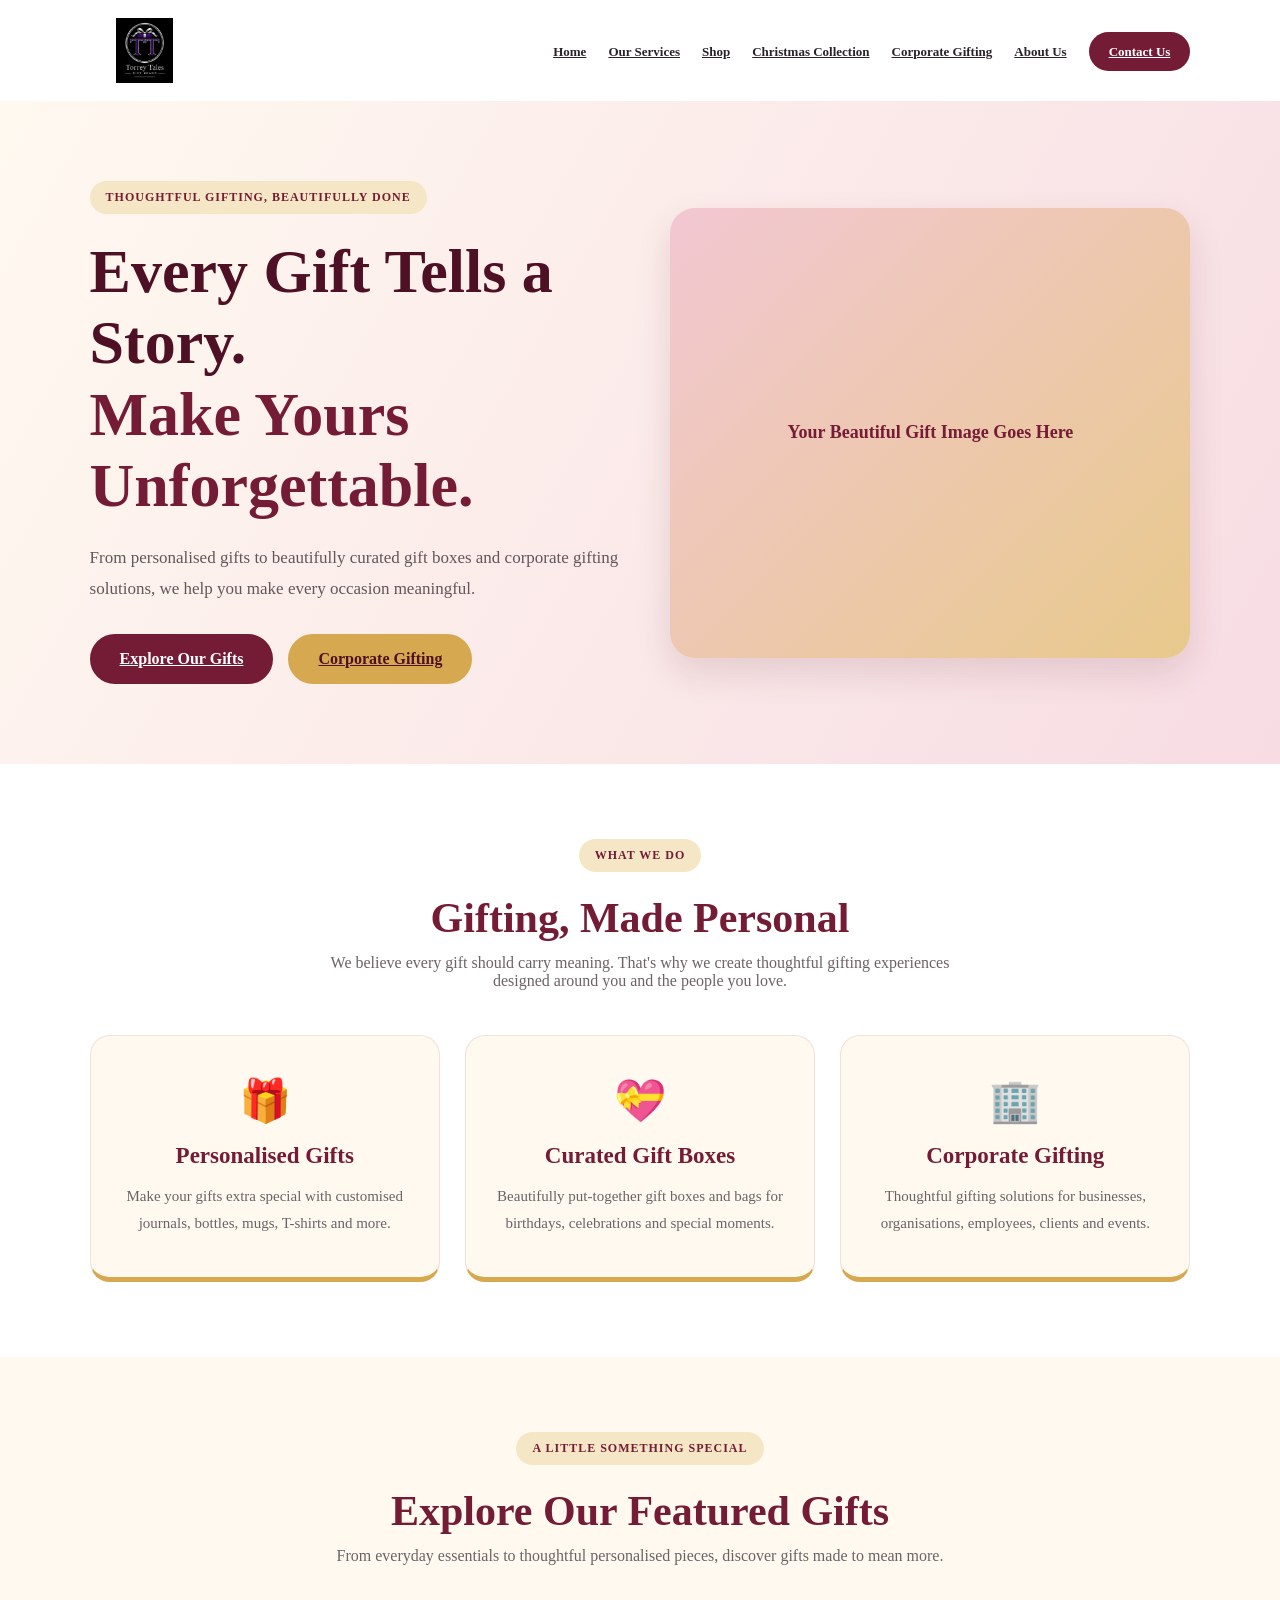
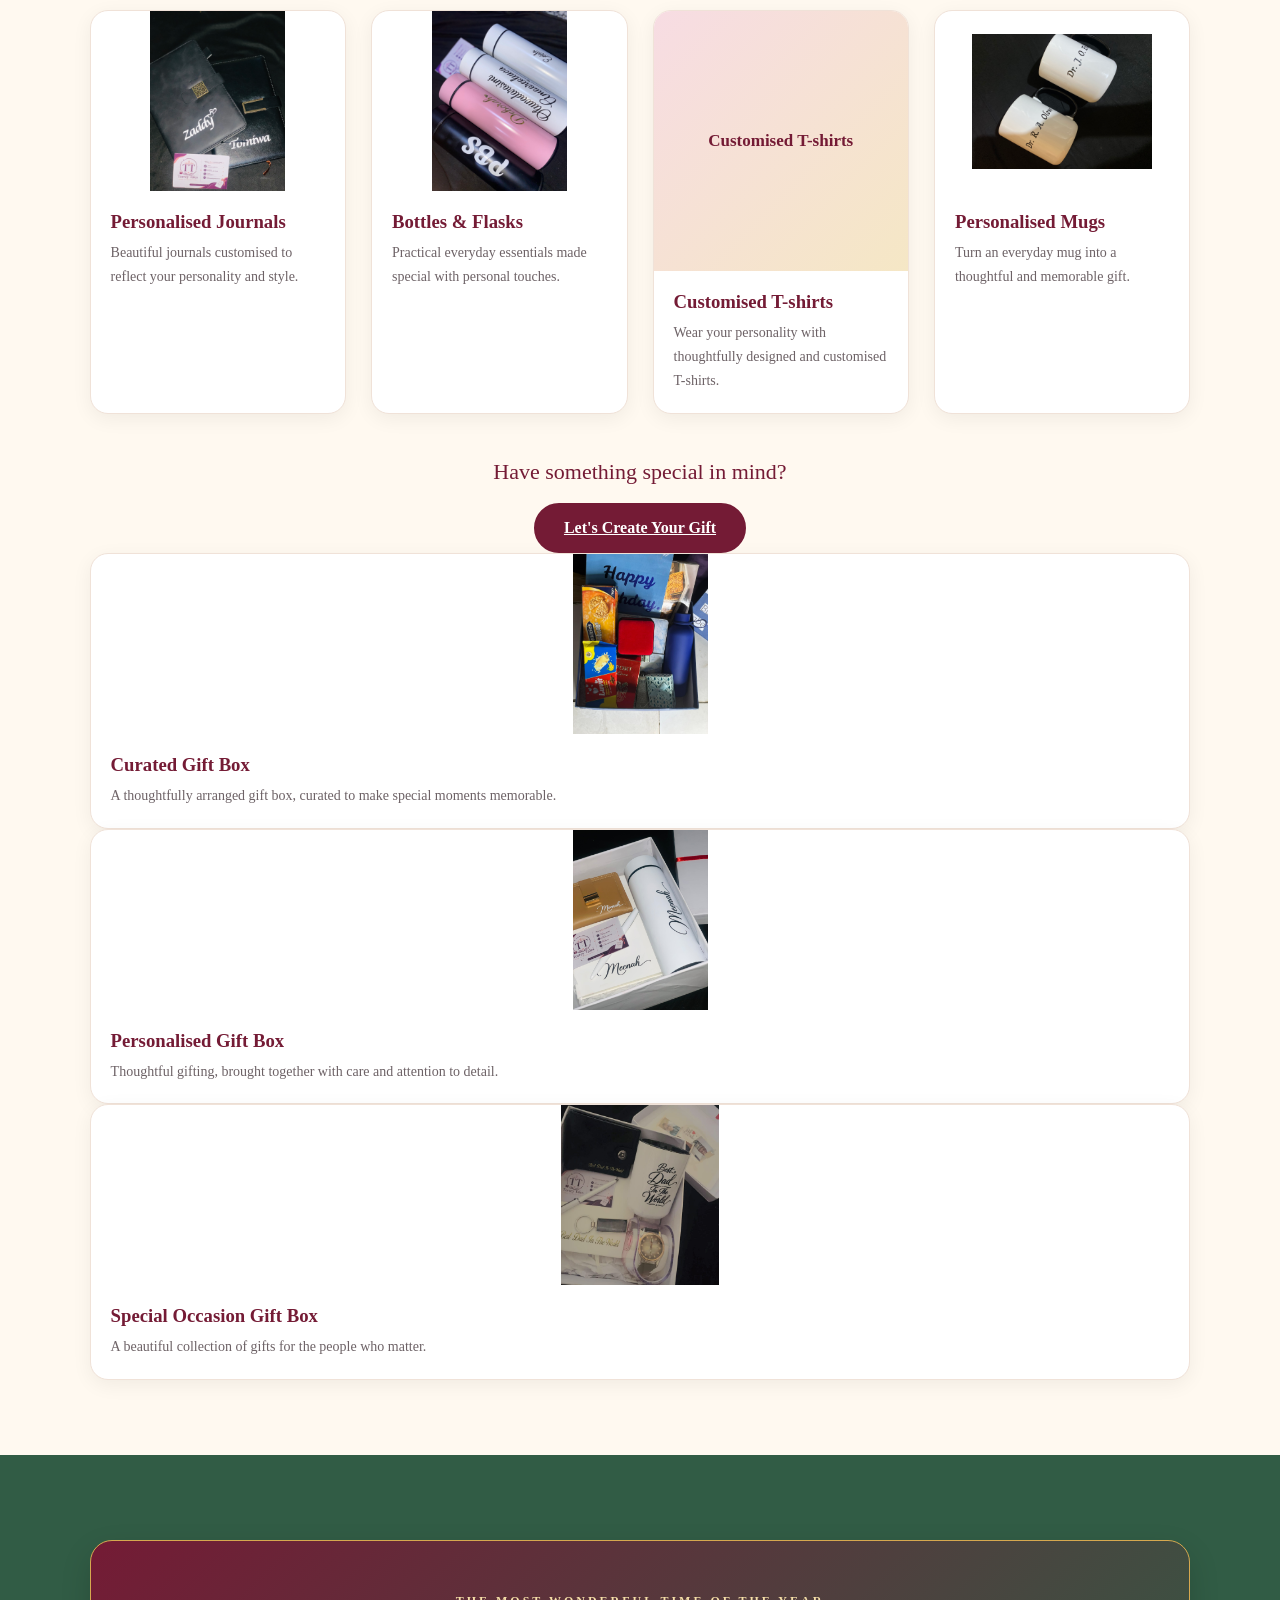
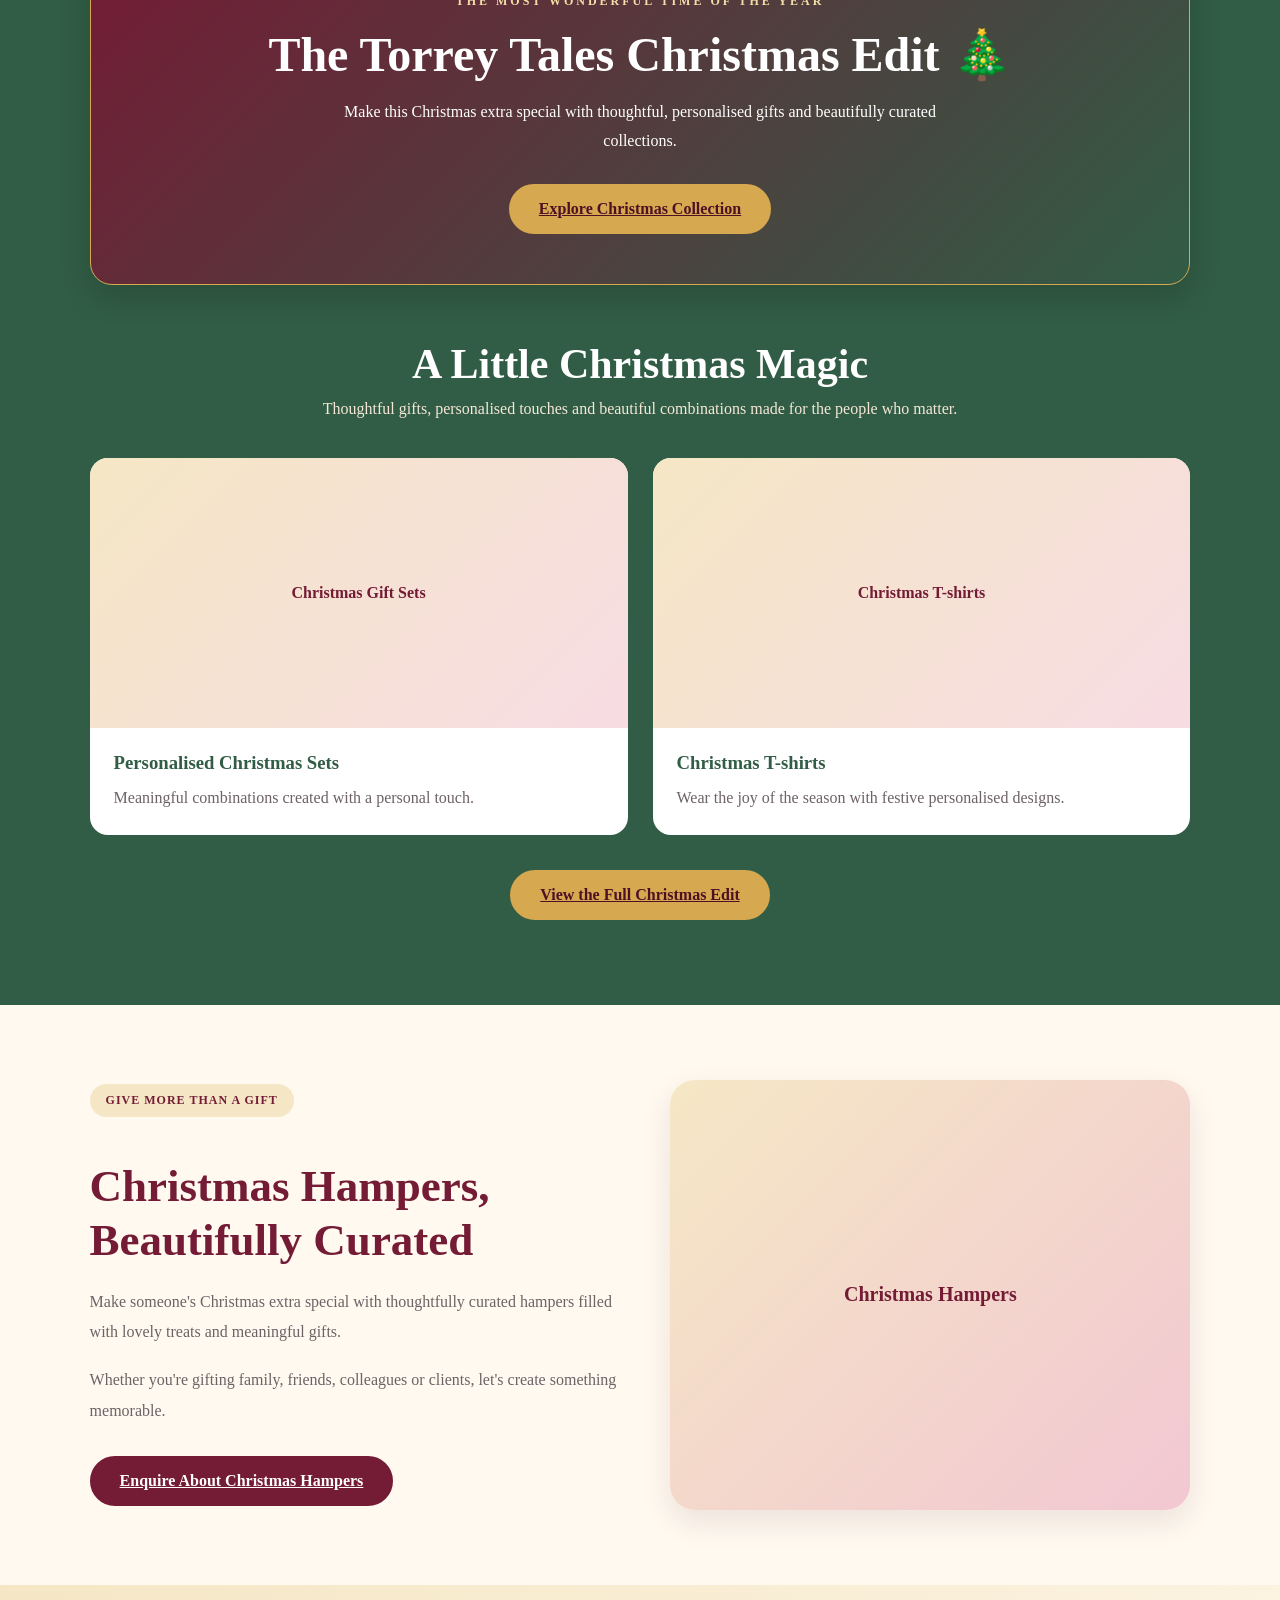
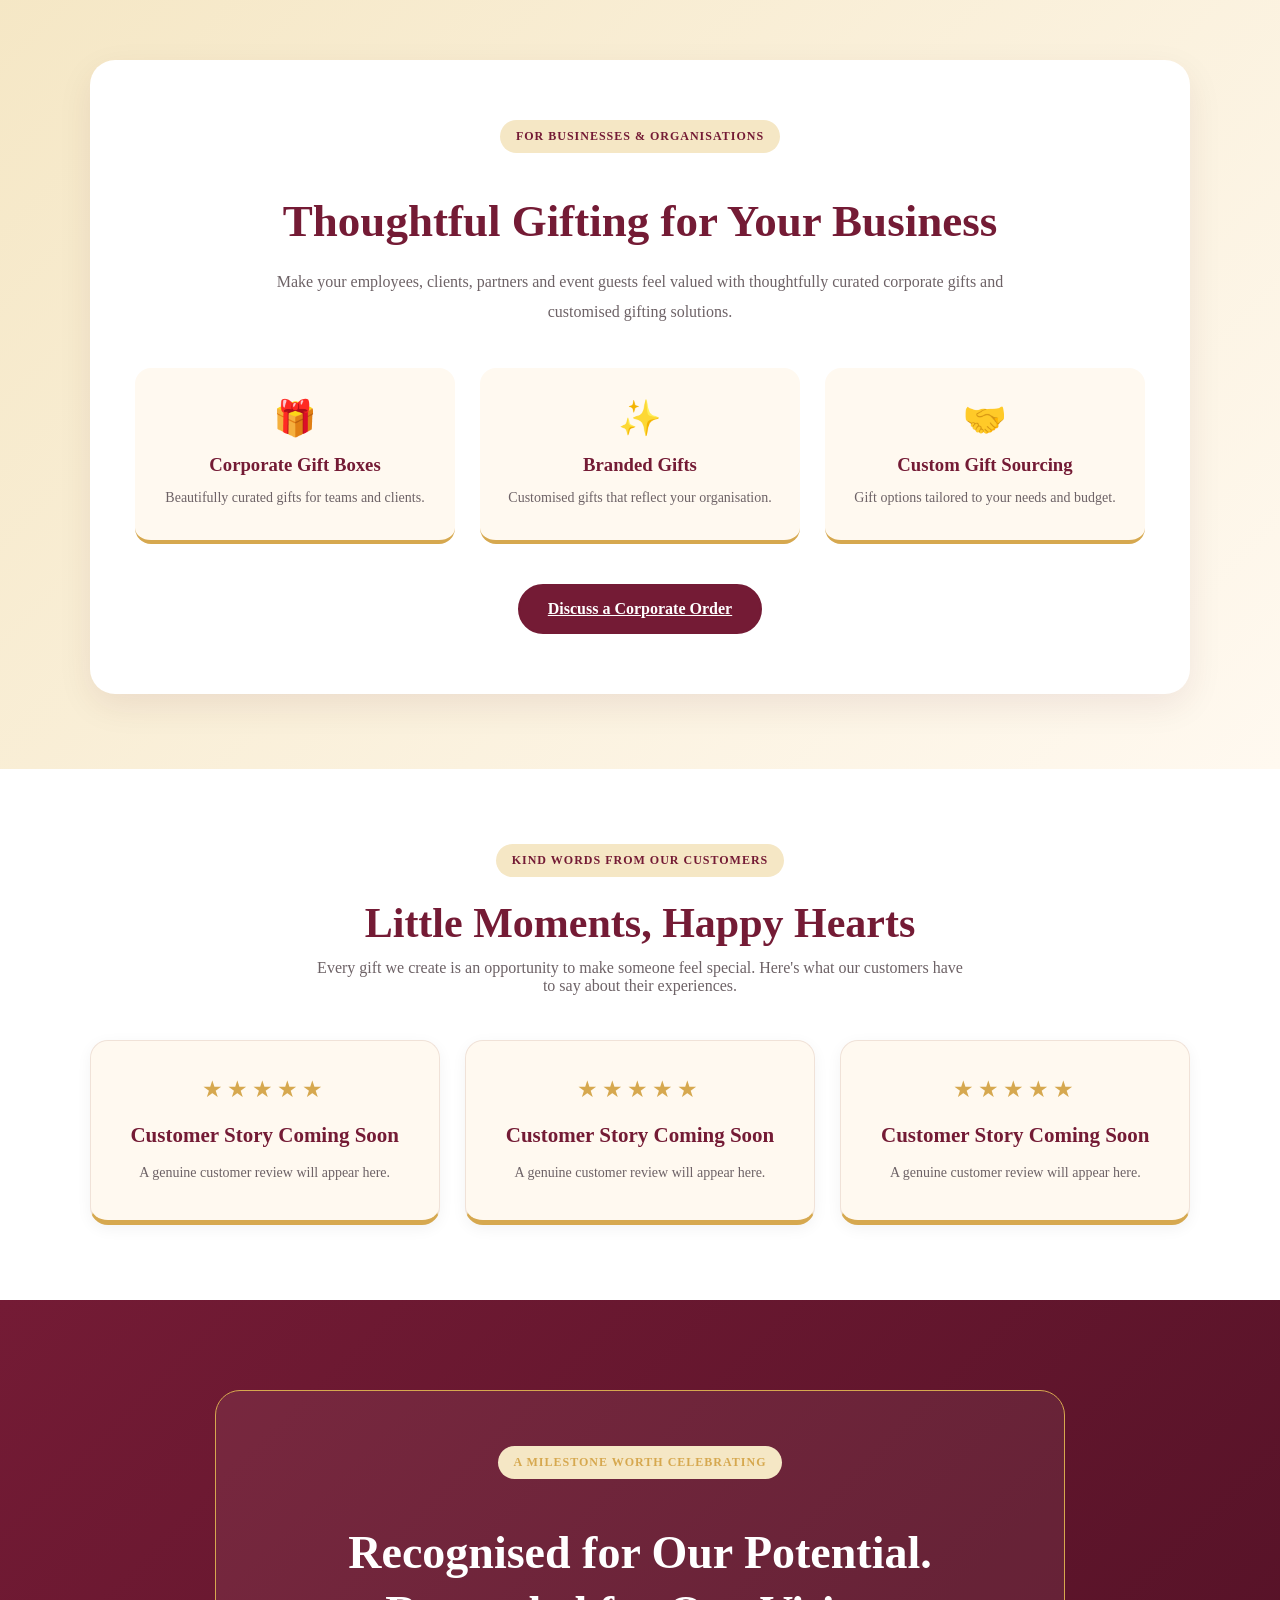
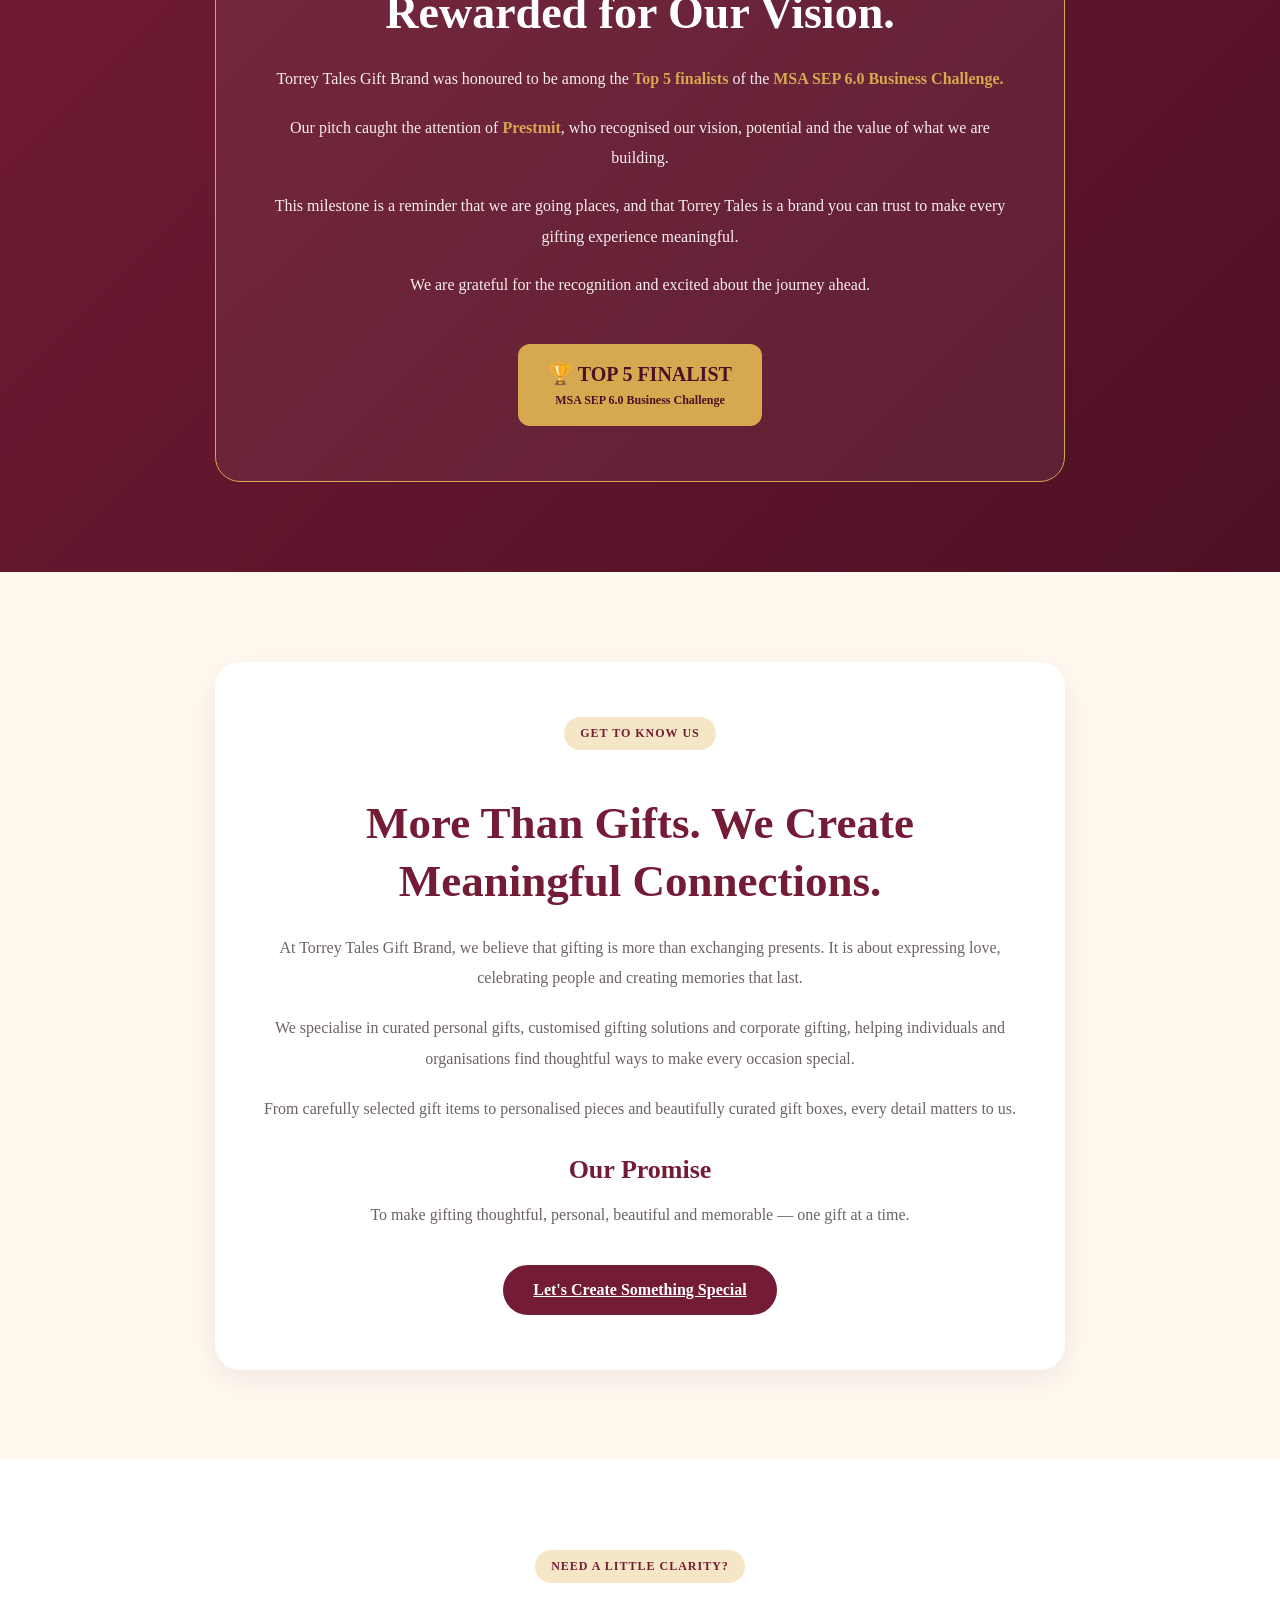
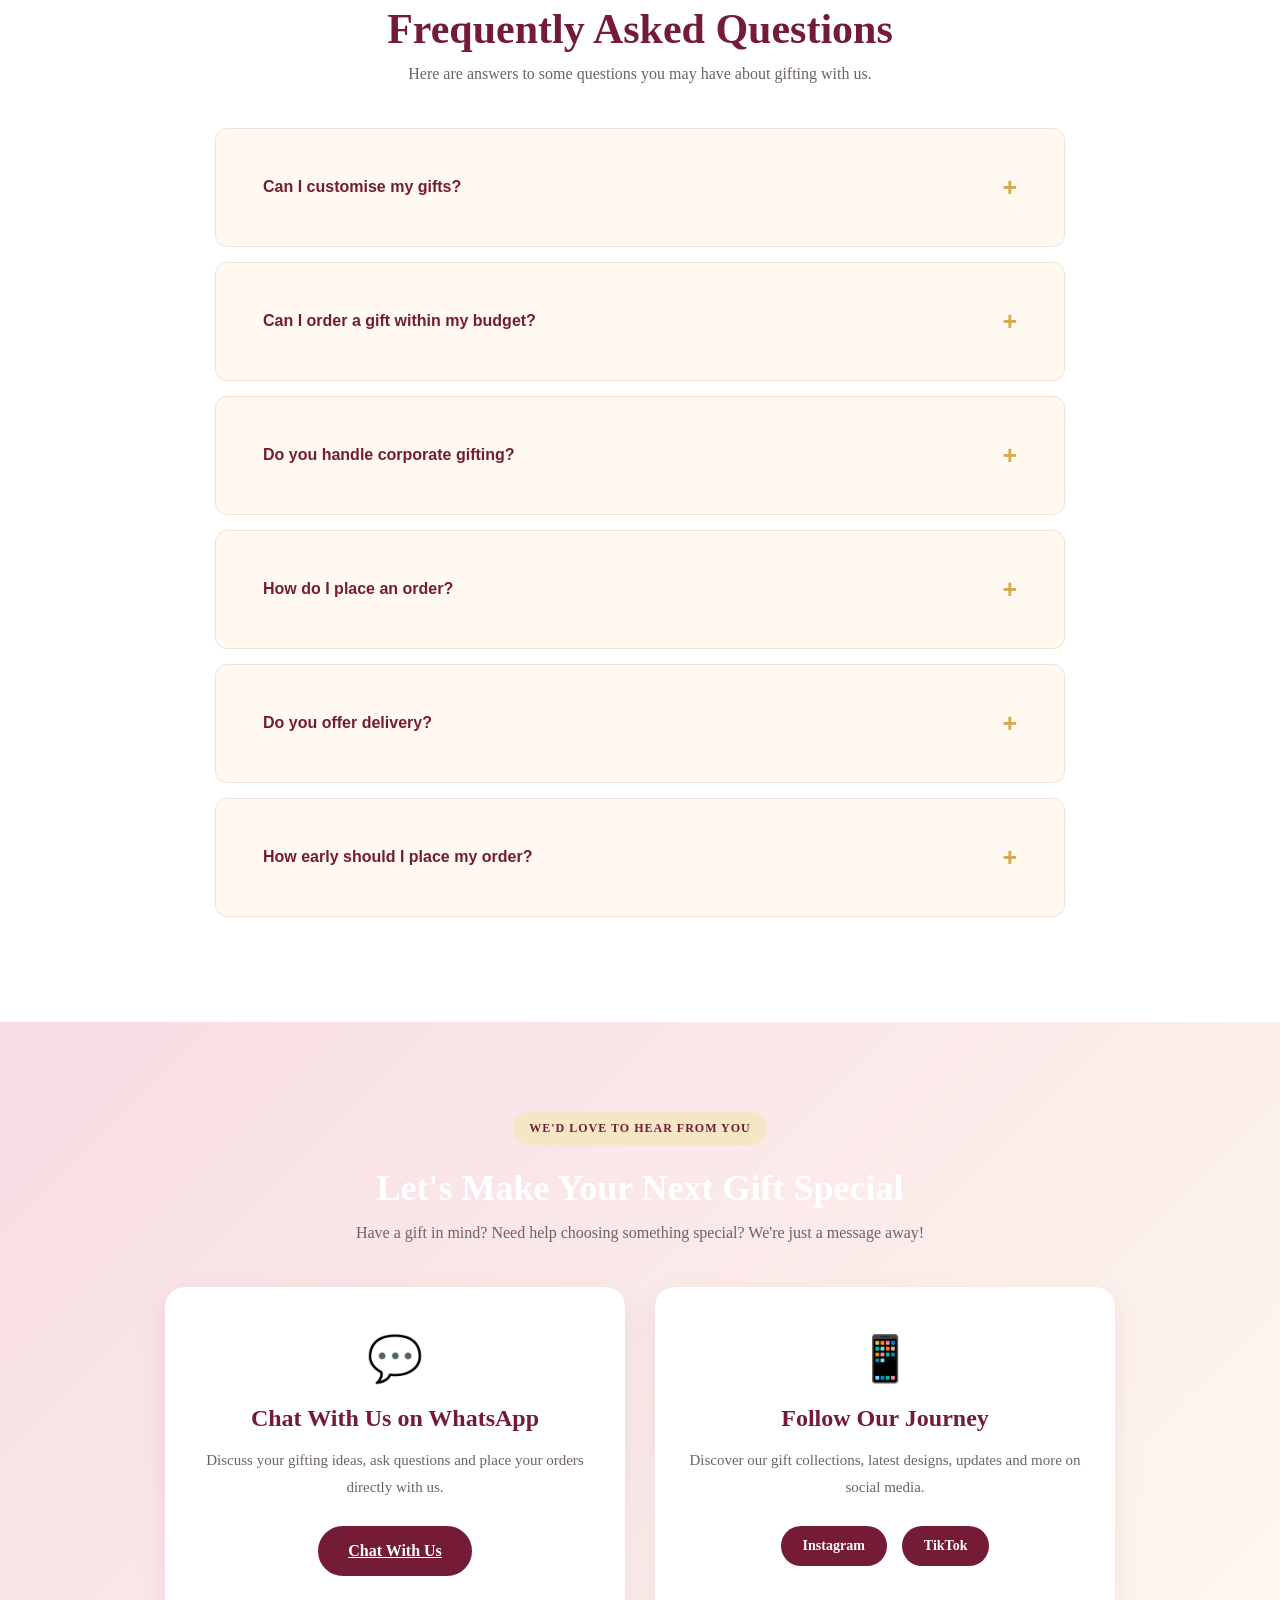
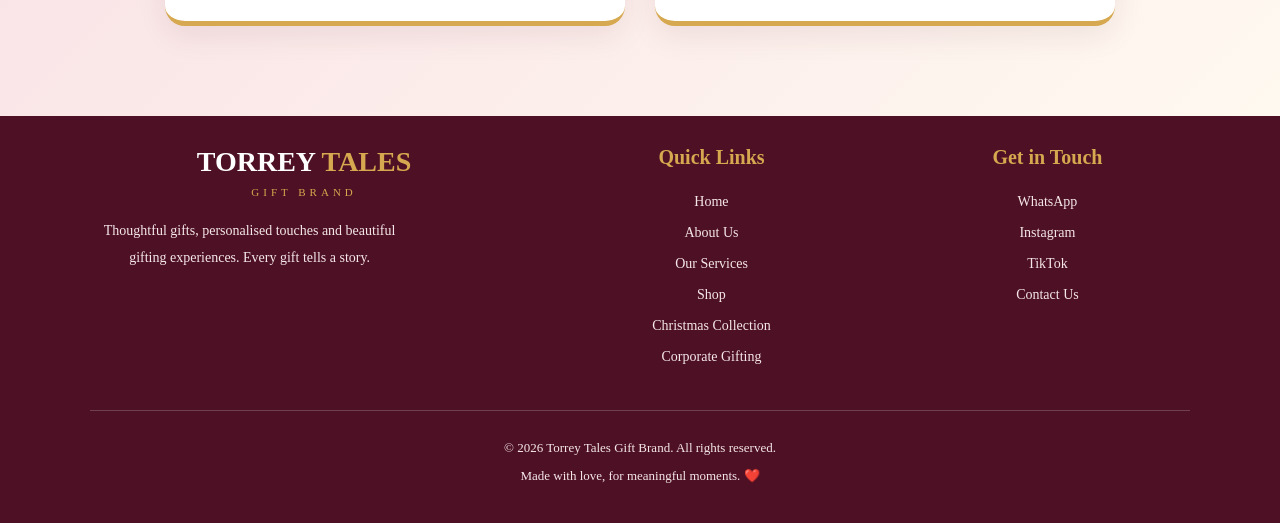
==== commit 0cbf9377: "Update index.html" ====
--- a/index.html
+++ b/index.html
@@ -168,7 +168,7 @@
     <div class="product-grid">
 
         <div class="product-card">
-<img src="images/IMG_6986 (1).jpg"
+<img src="images/IMG_5377.JPG"
      alt="Personalised journal by Torrey Tales"
      class="product-image">
 
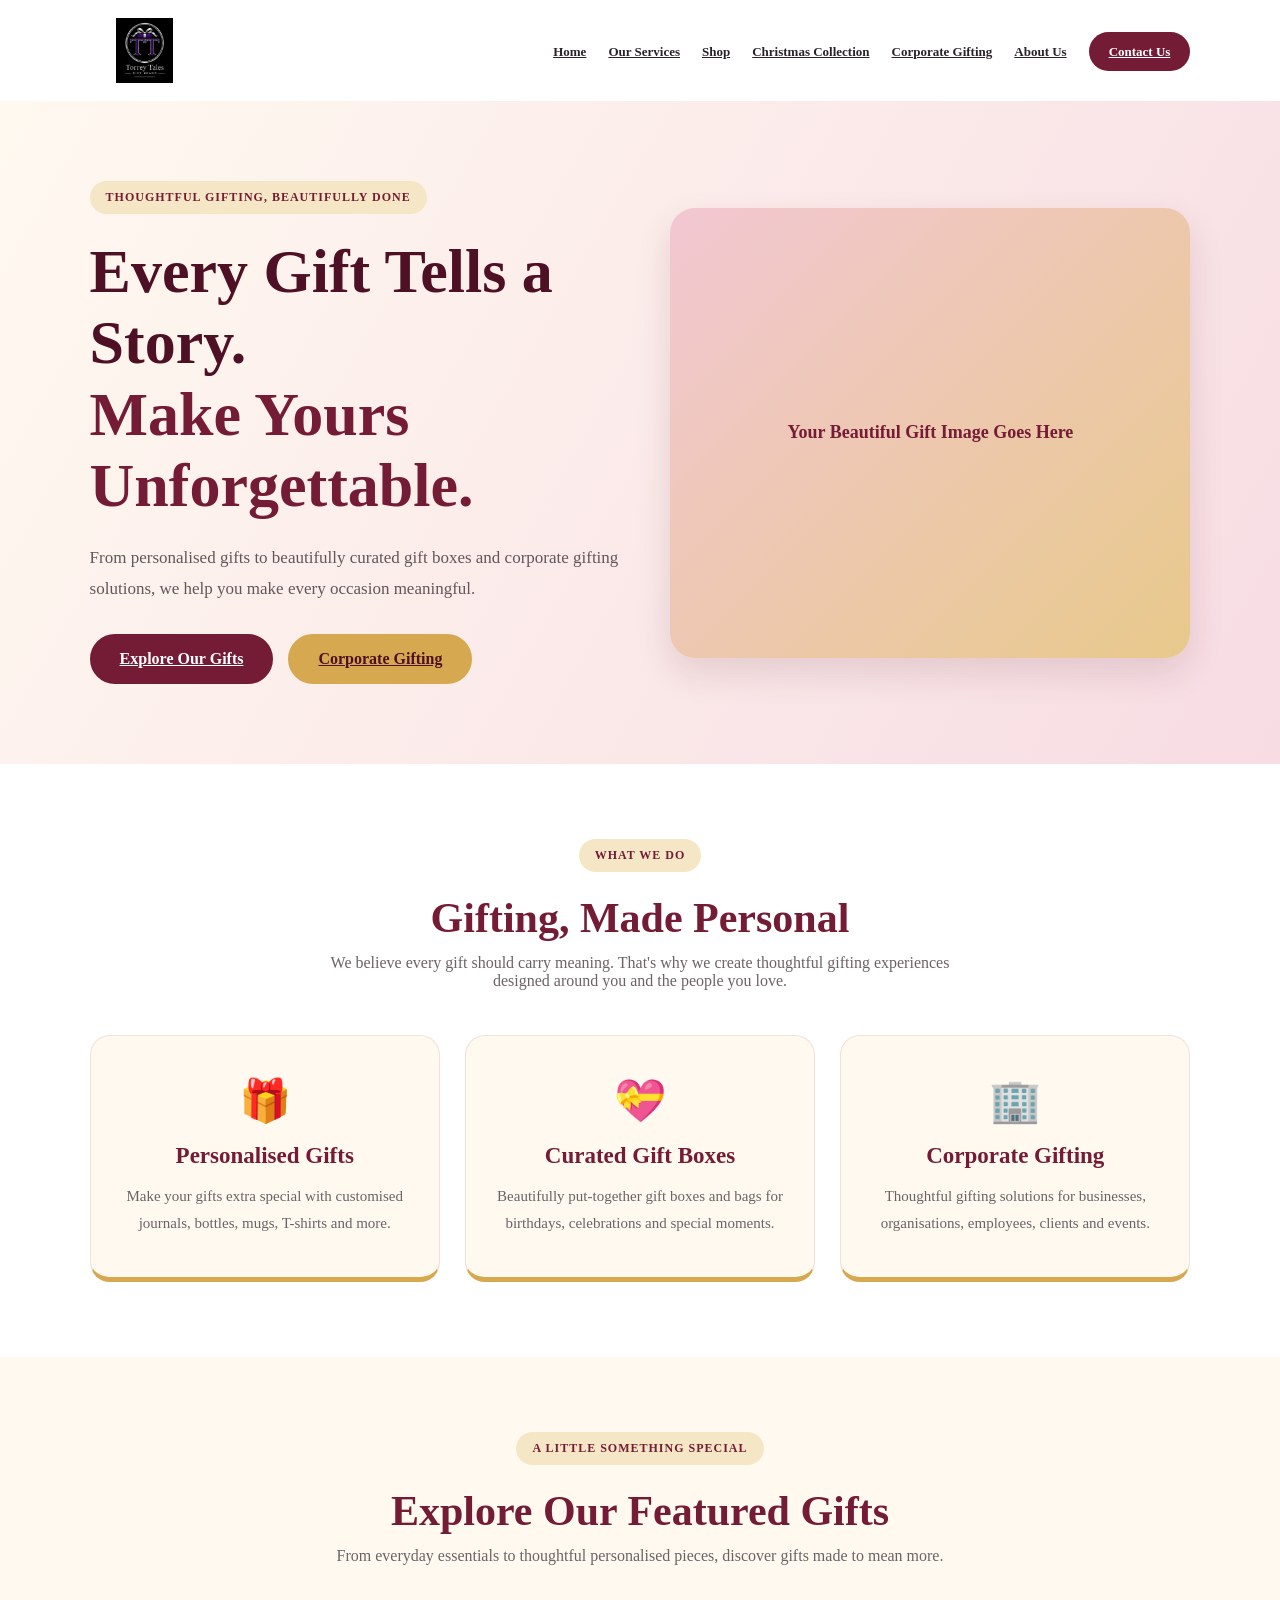
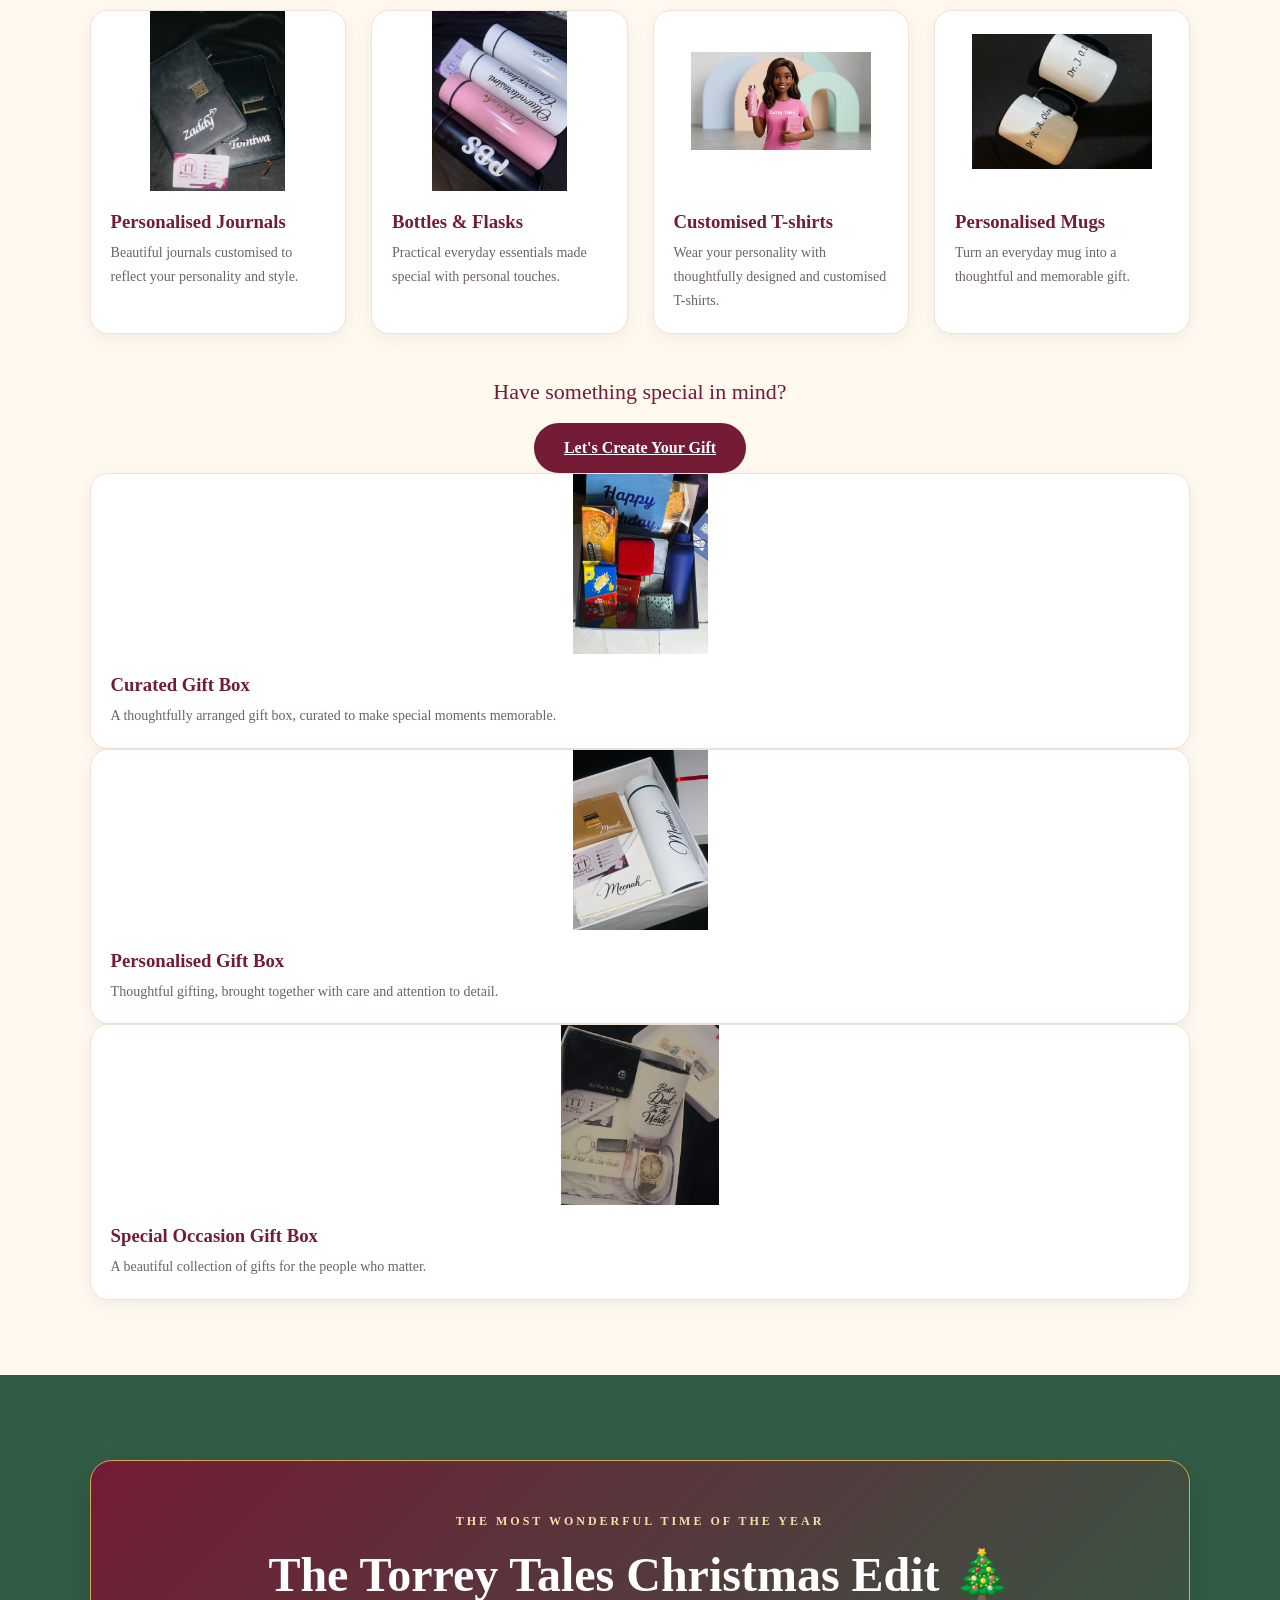
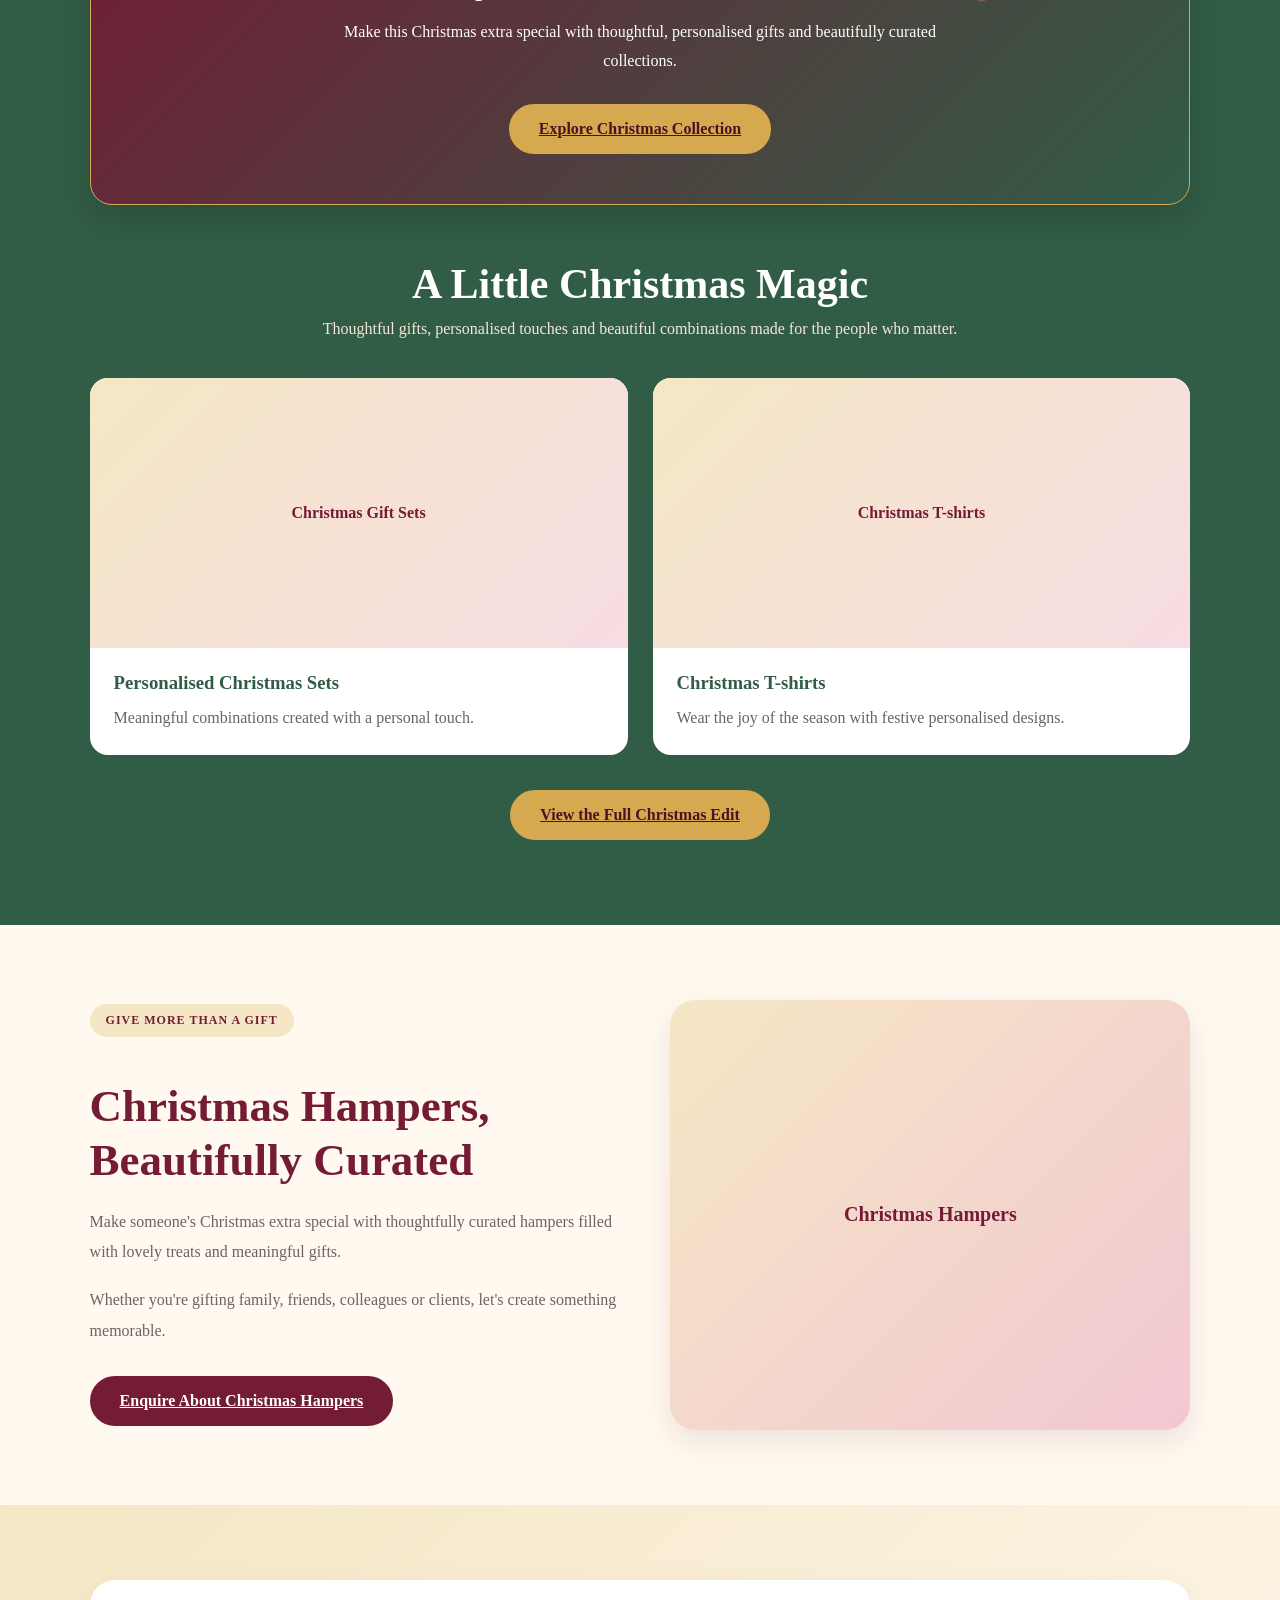
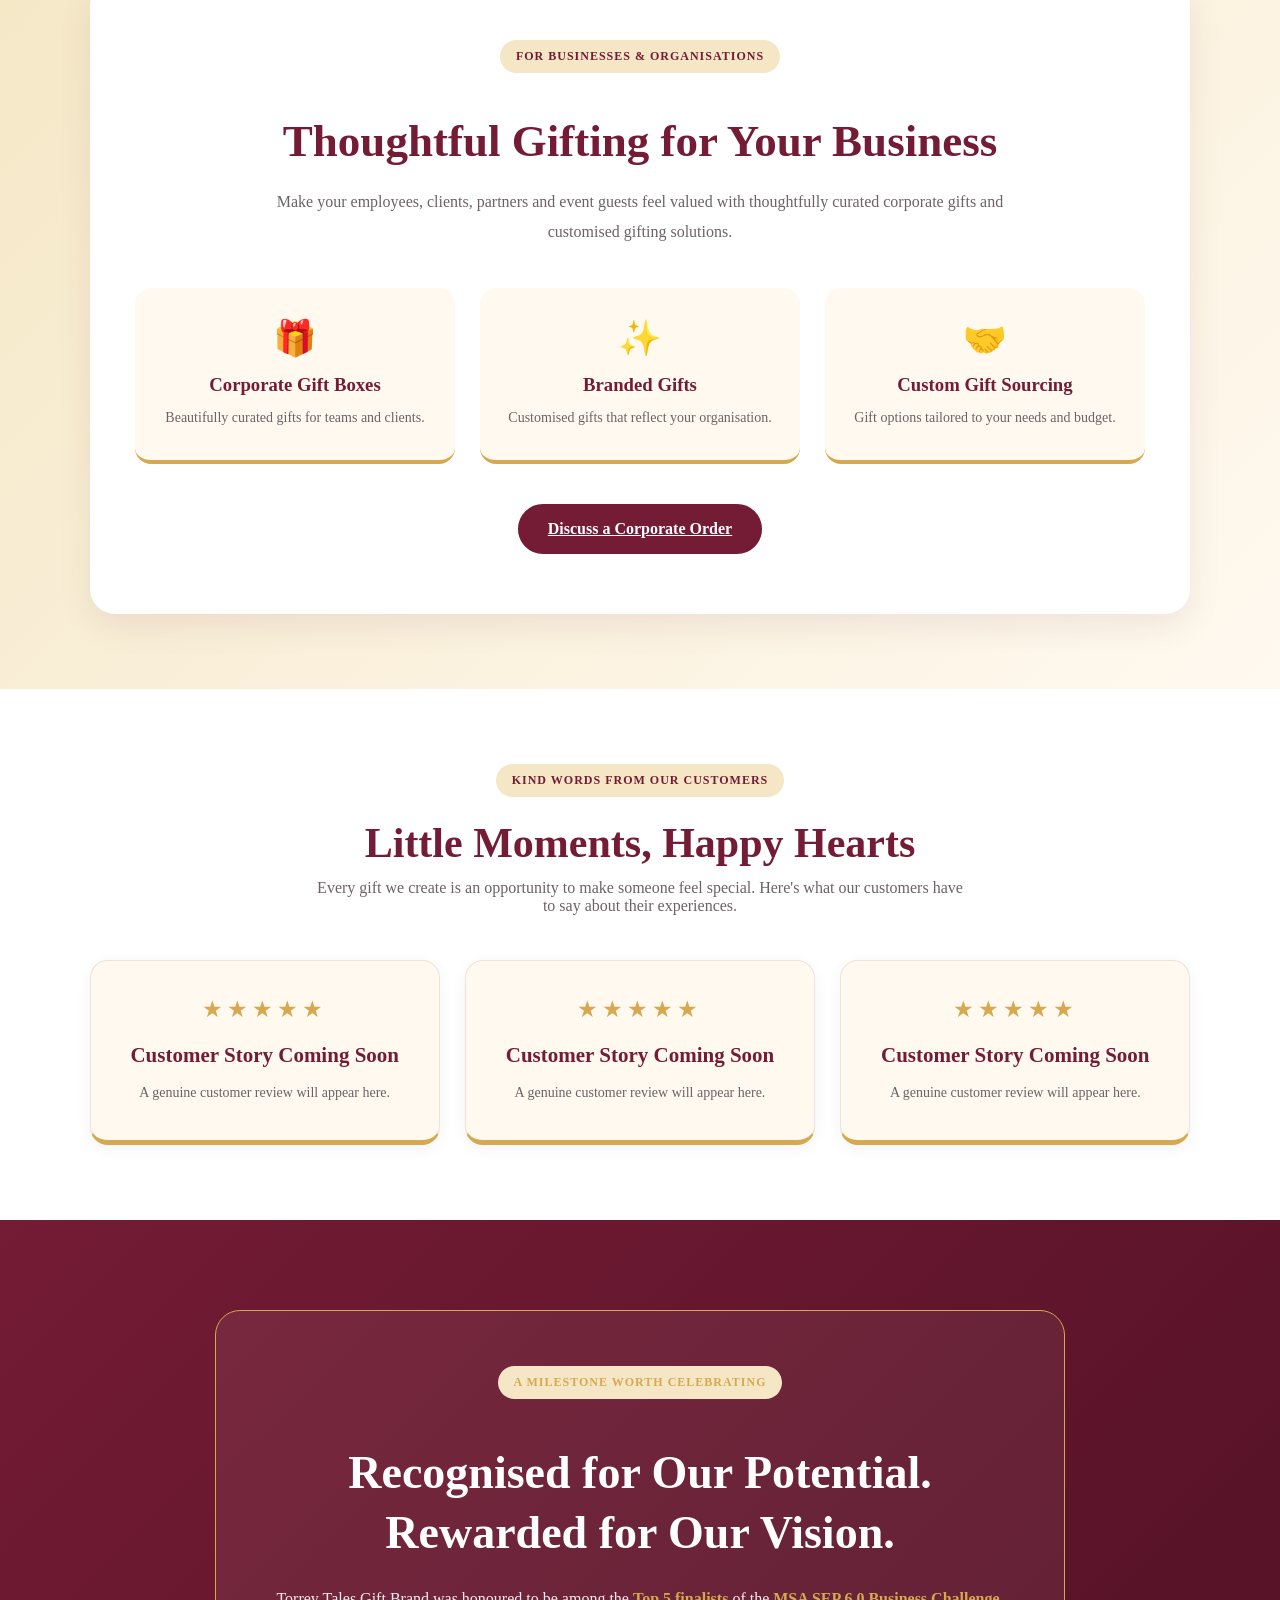
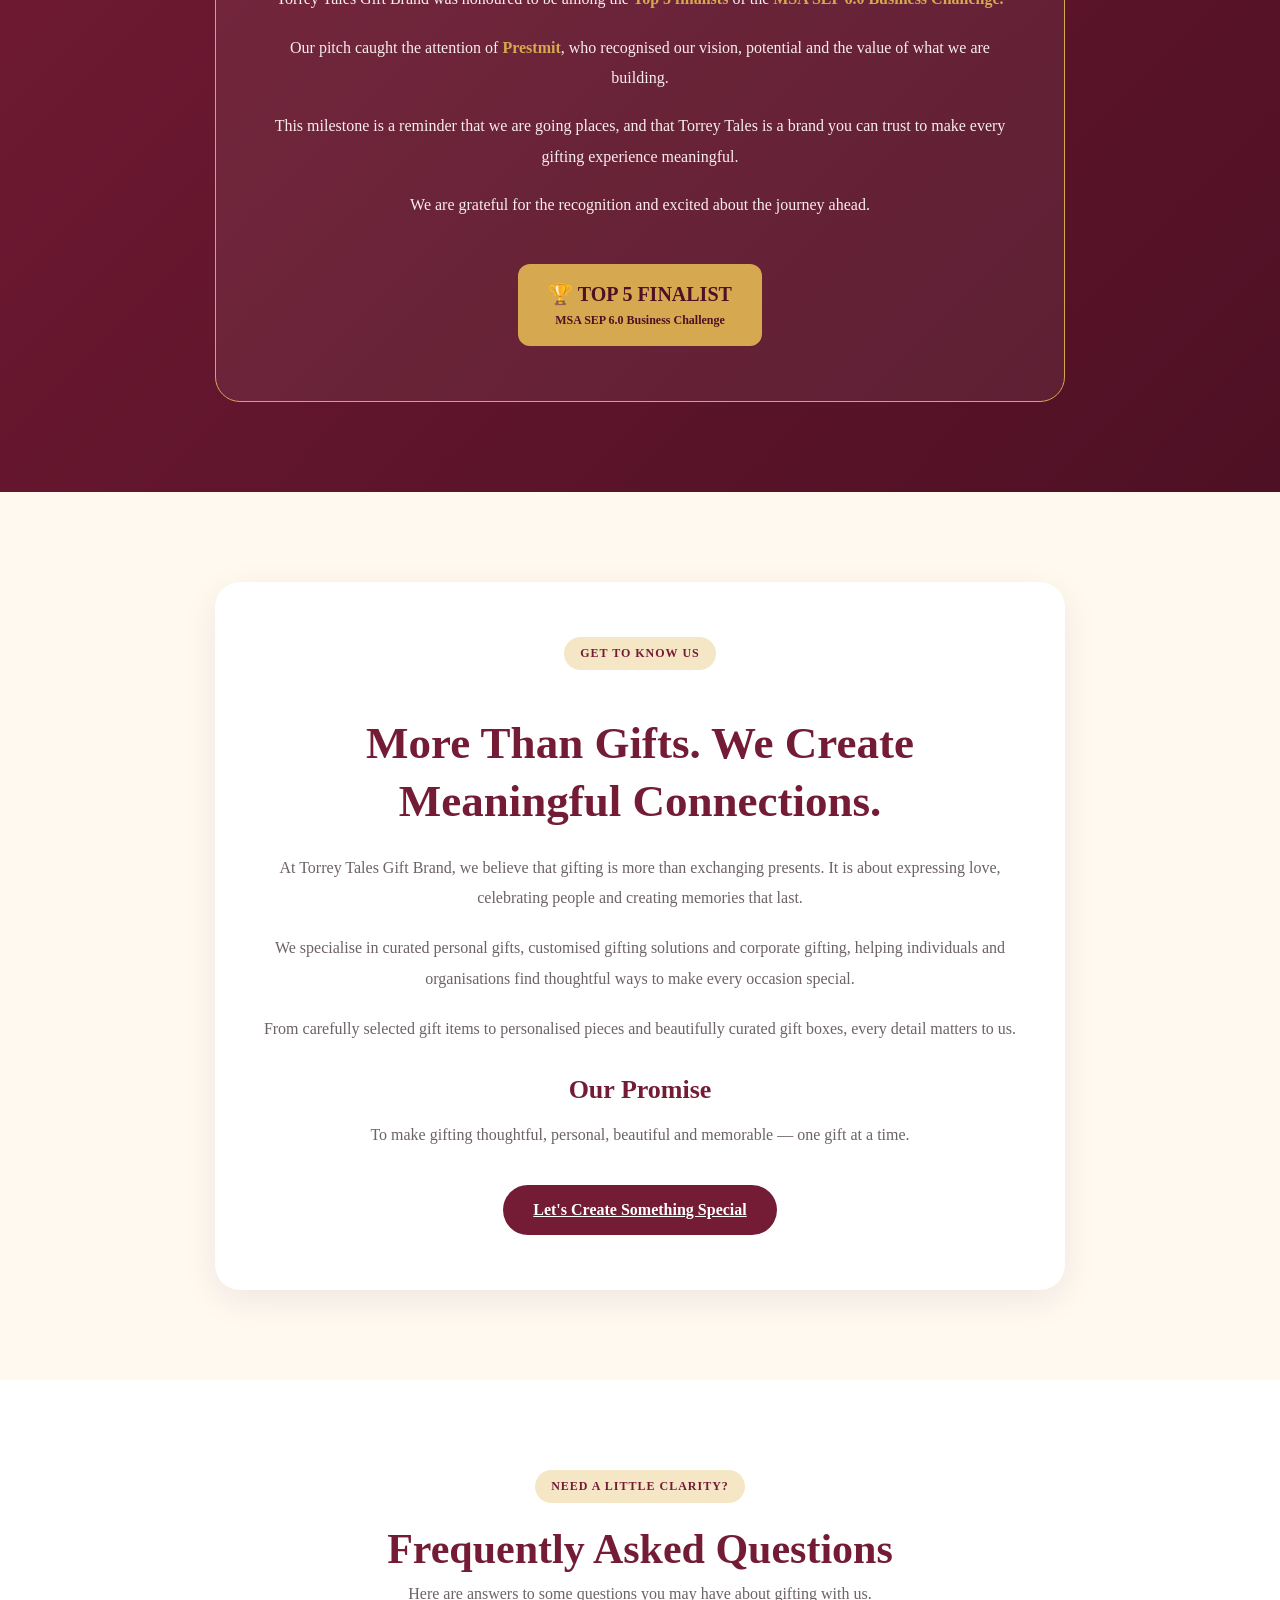
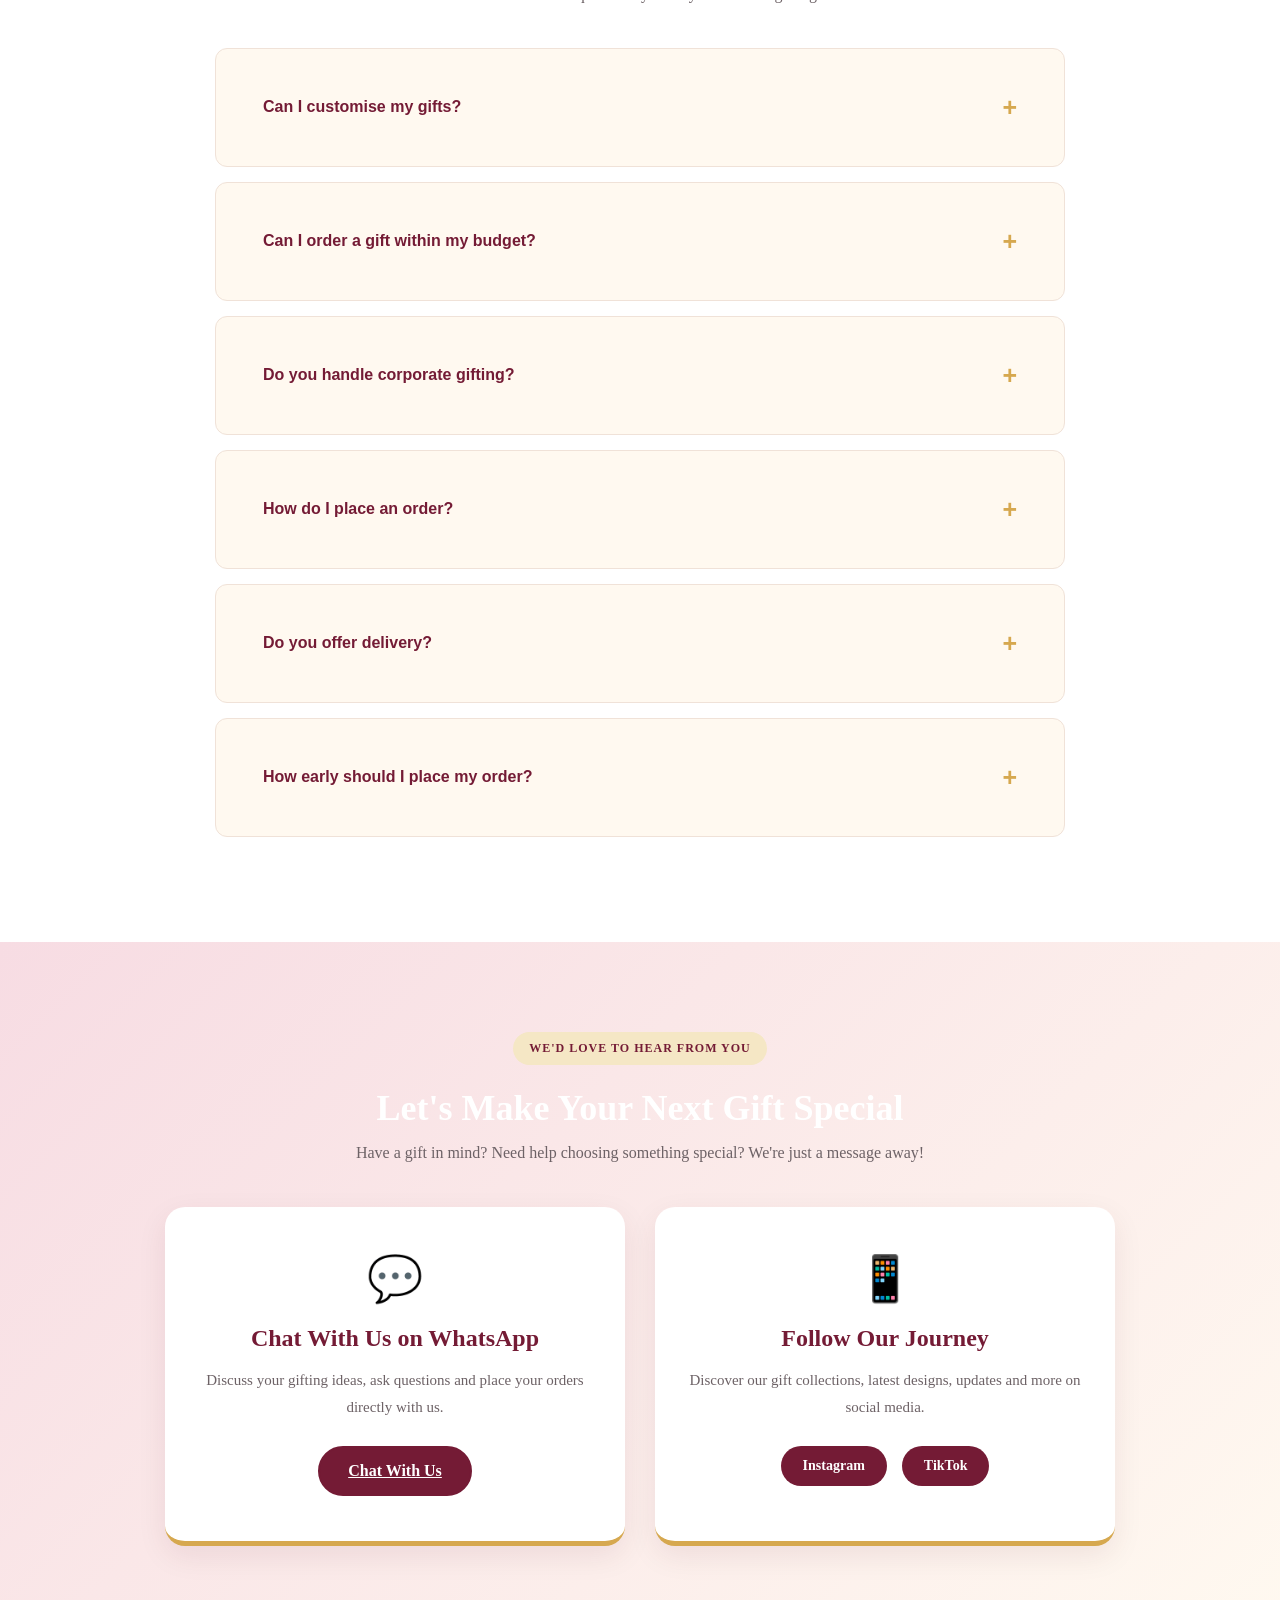
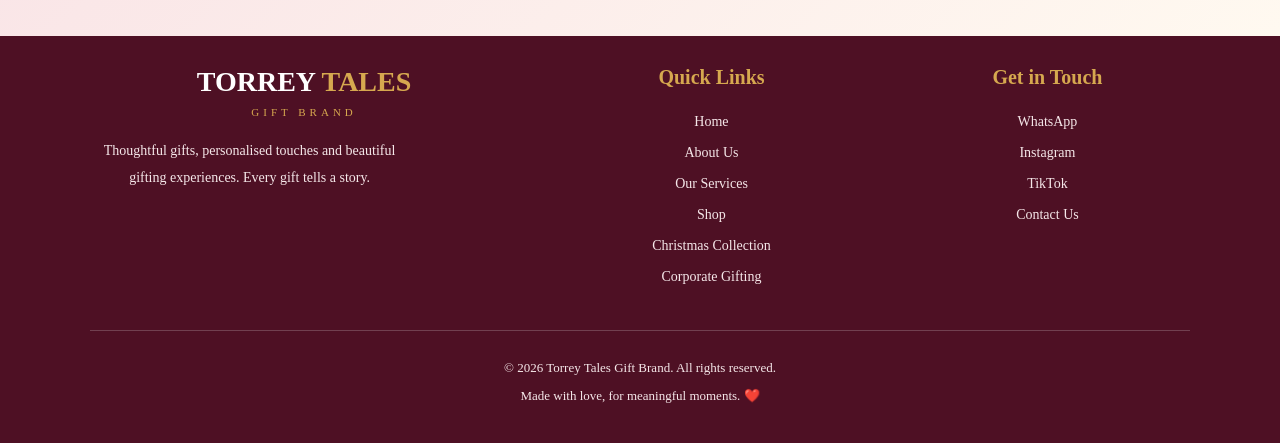
==== commit 3cdf9568: "Update index.html" ====
--- a/index.html
+++ b/index.html
@@ -202,9 +202,9 @@
 
         <div class="product-card">
 
-            <div class="image-placeholder">
-                Customised T-shirts
-            </div>
+            <img src="images/image_35d4449f-1.jpg"
+     alt="Customised T-shirt by Torrey Tales"
+     class="product-image">
 
             <div class="product-info">
                 <h3>Customised T-shirts</h3>
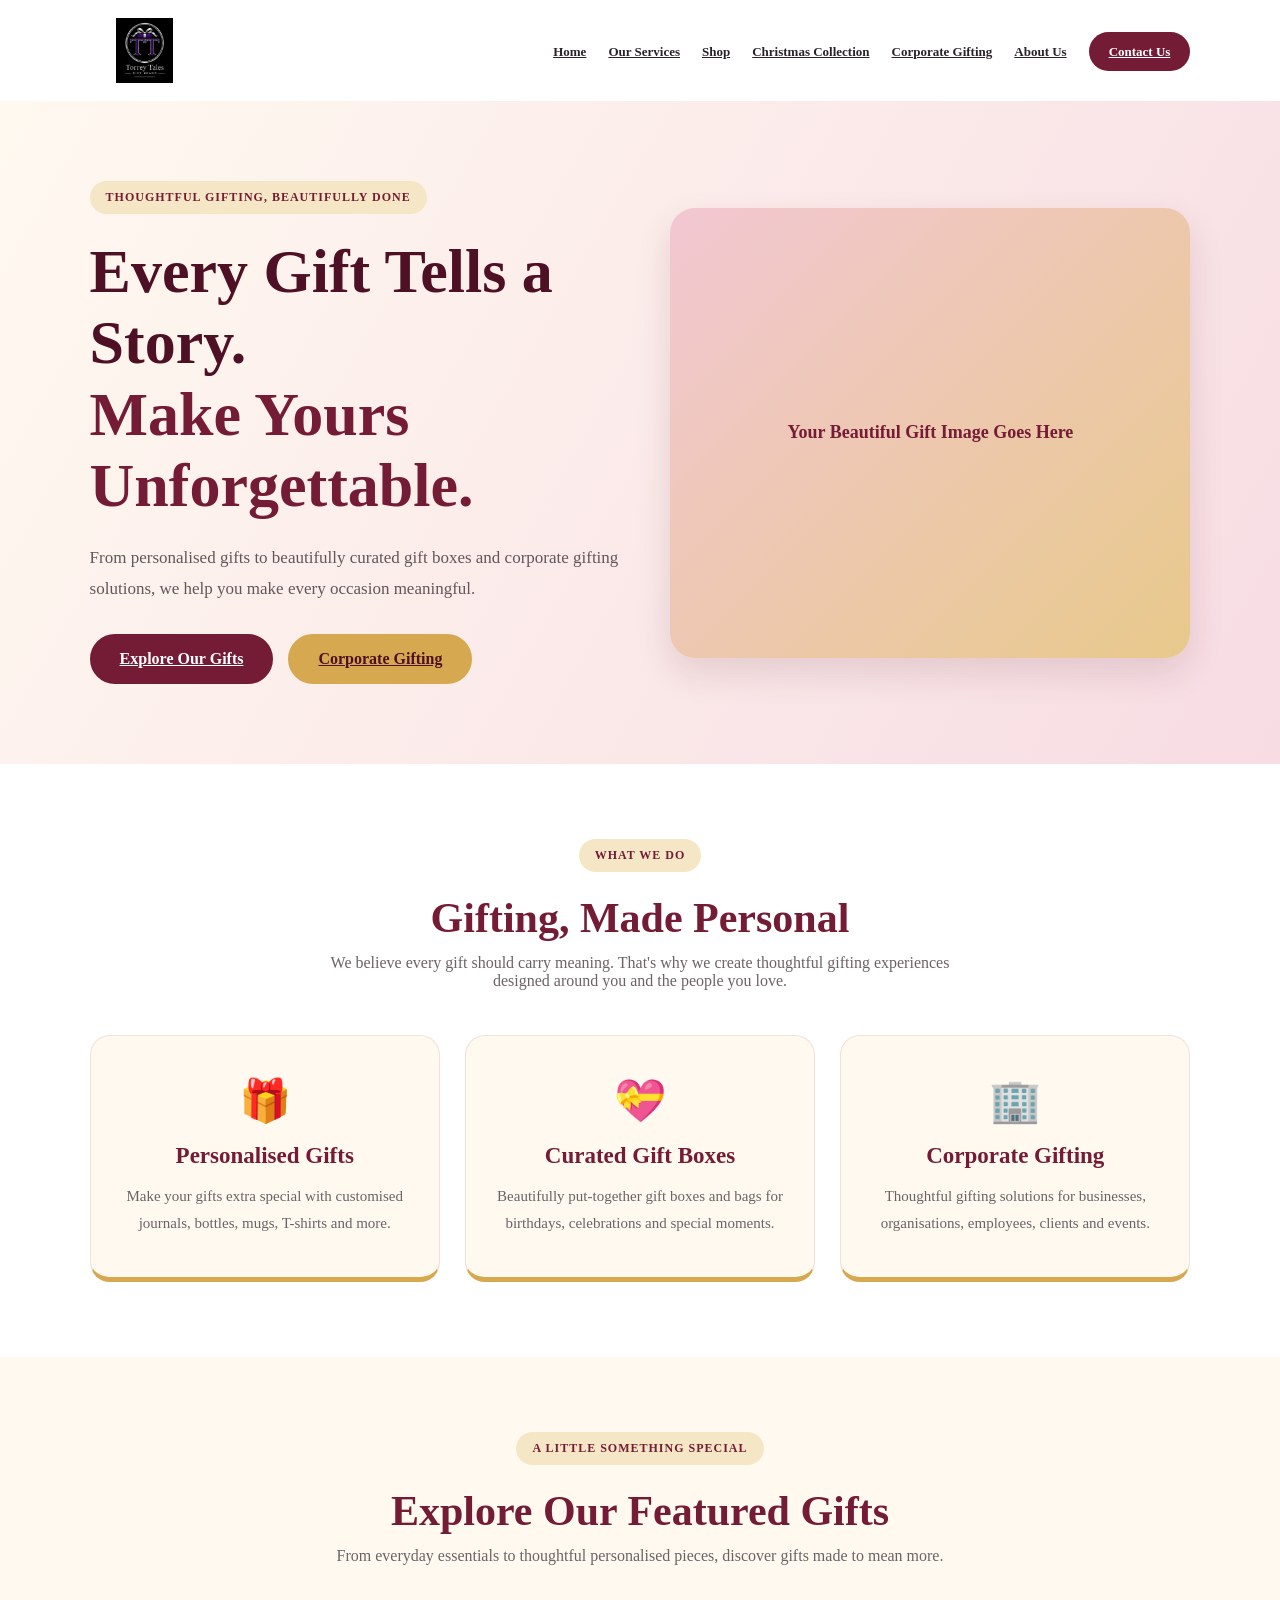
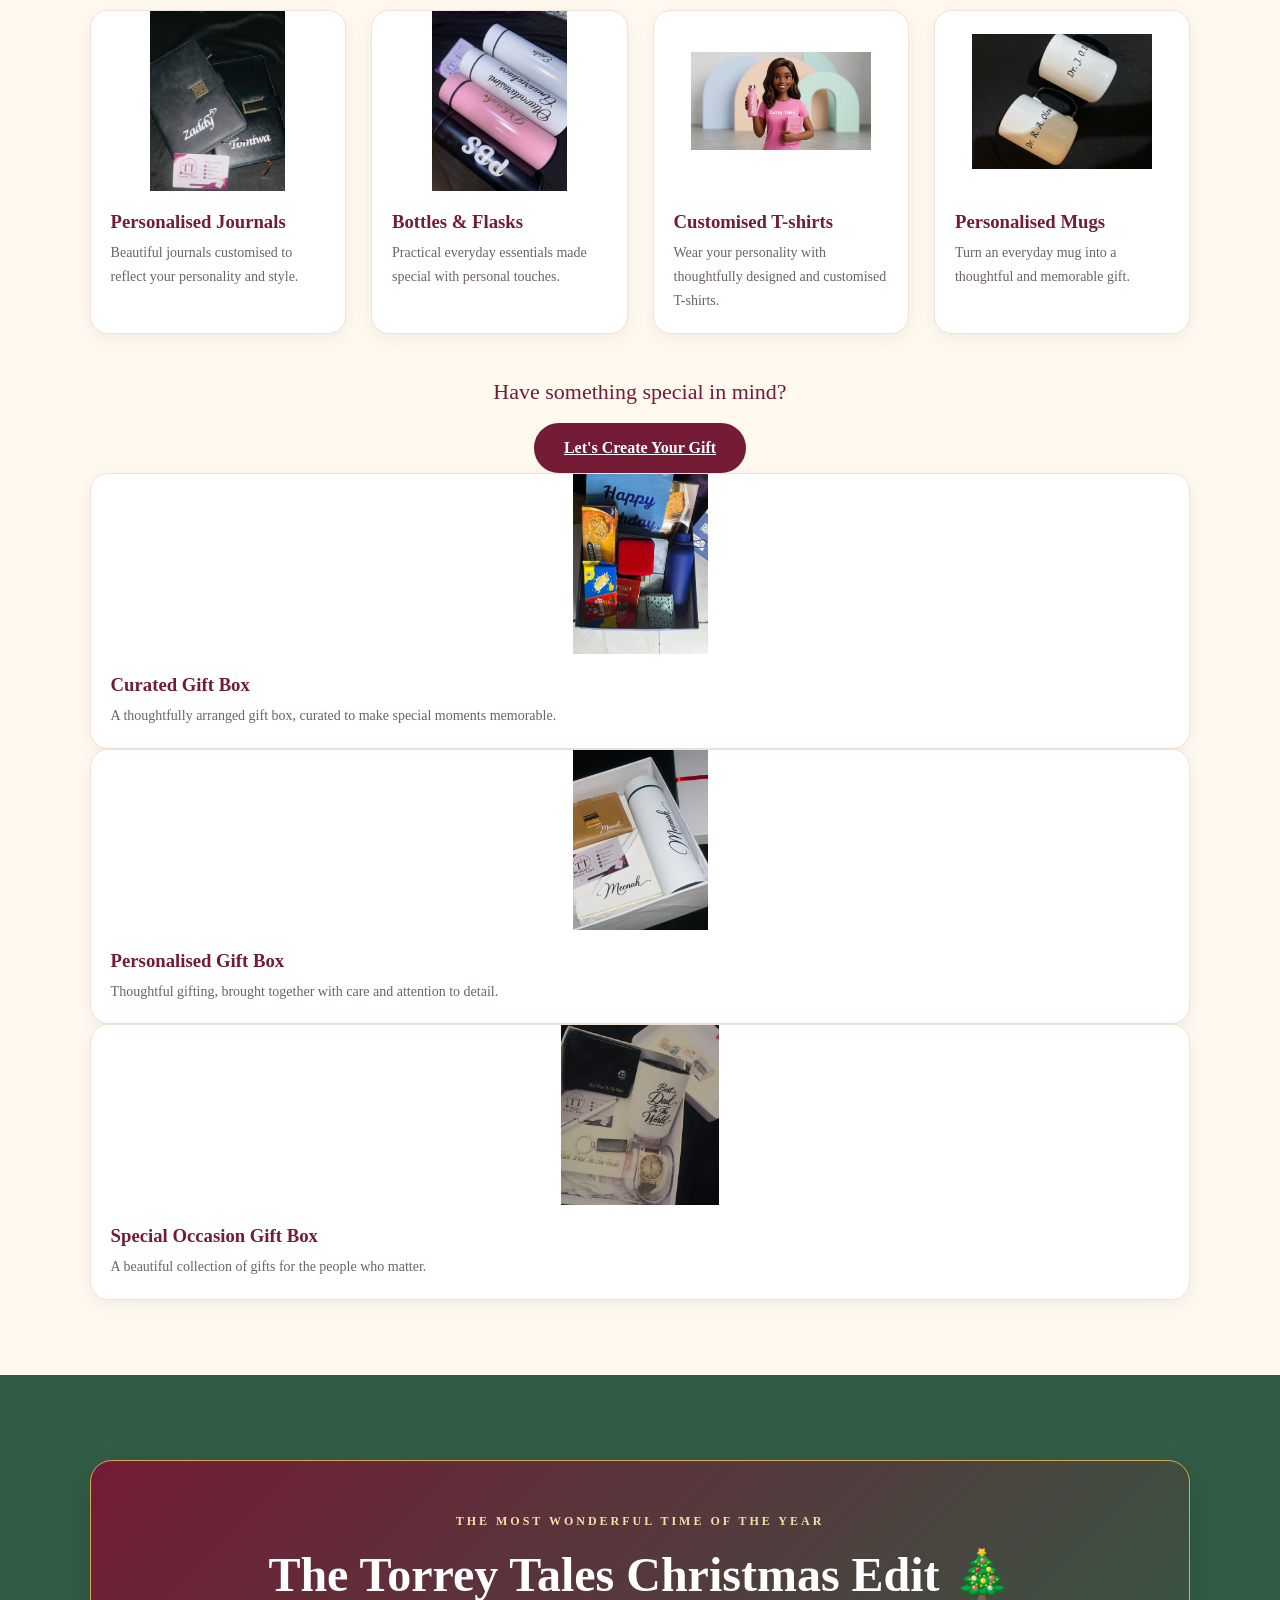
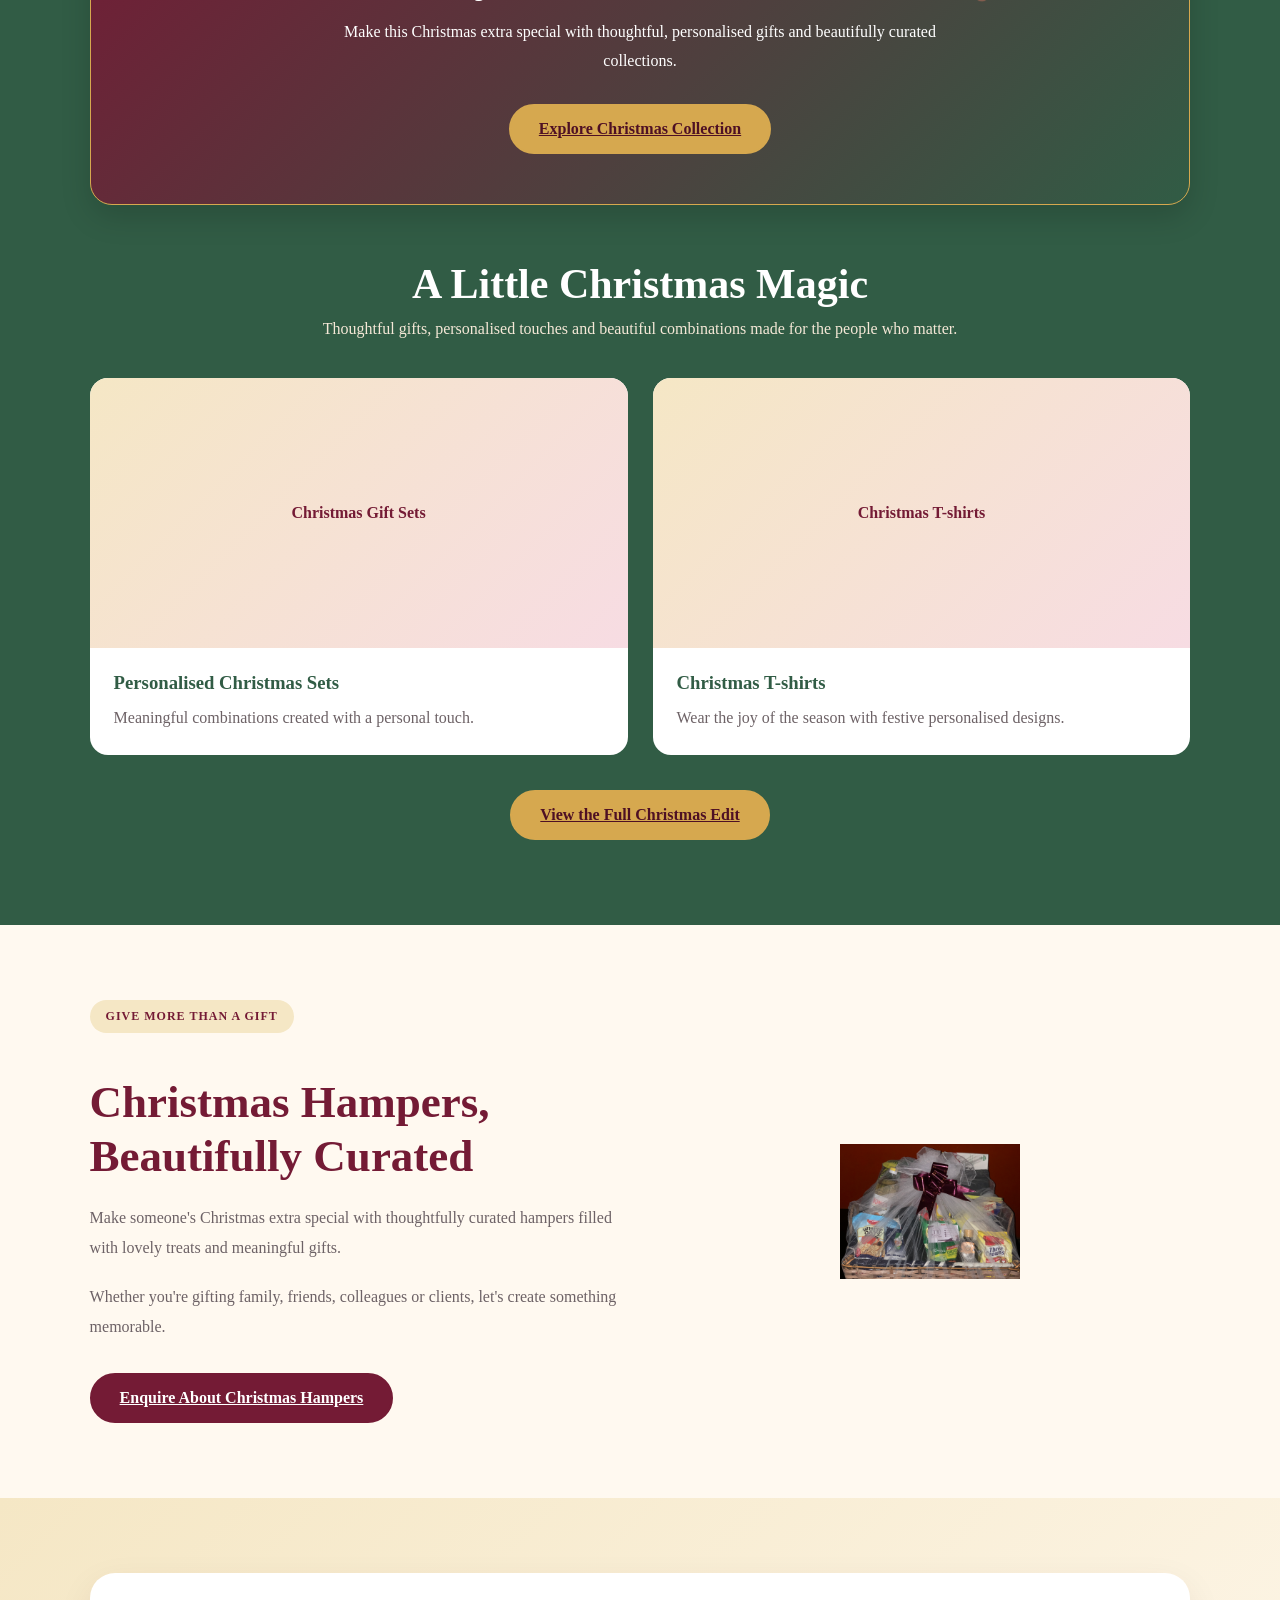
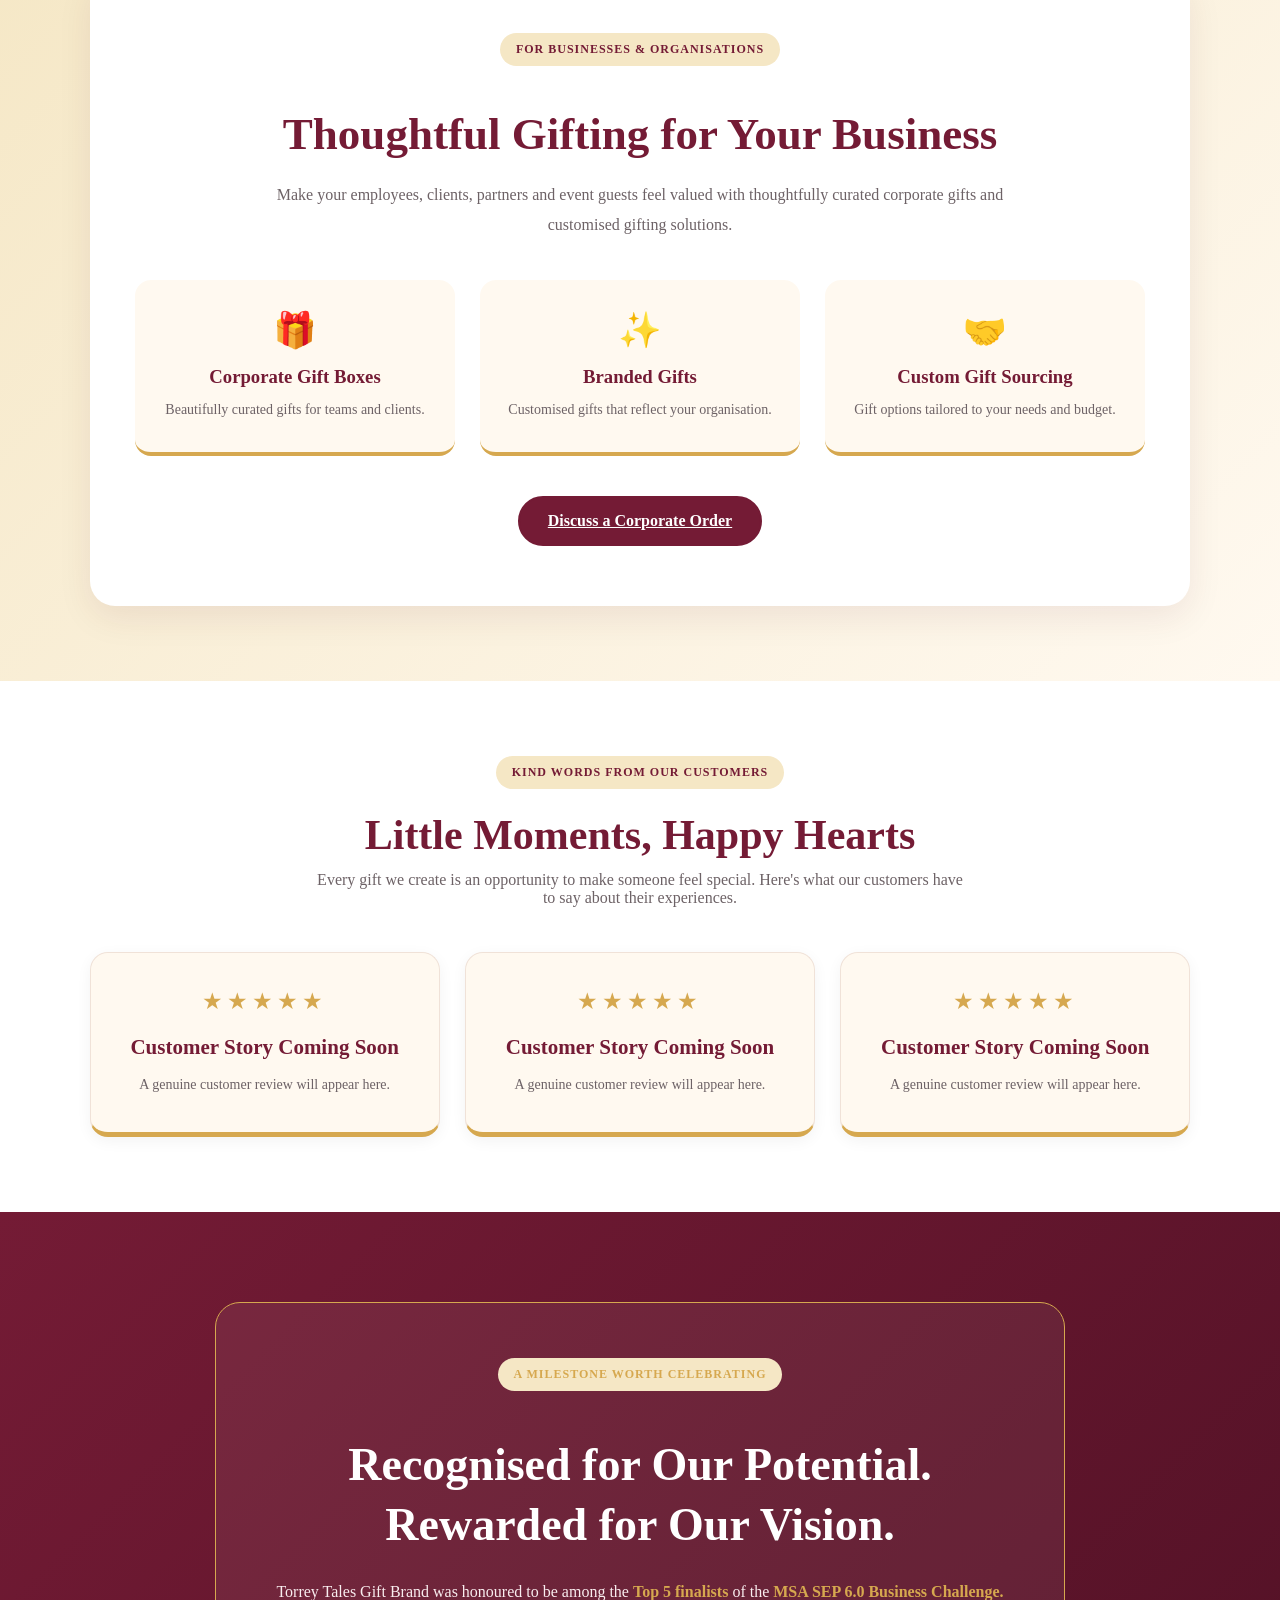
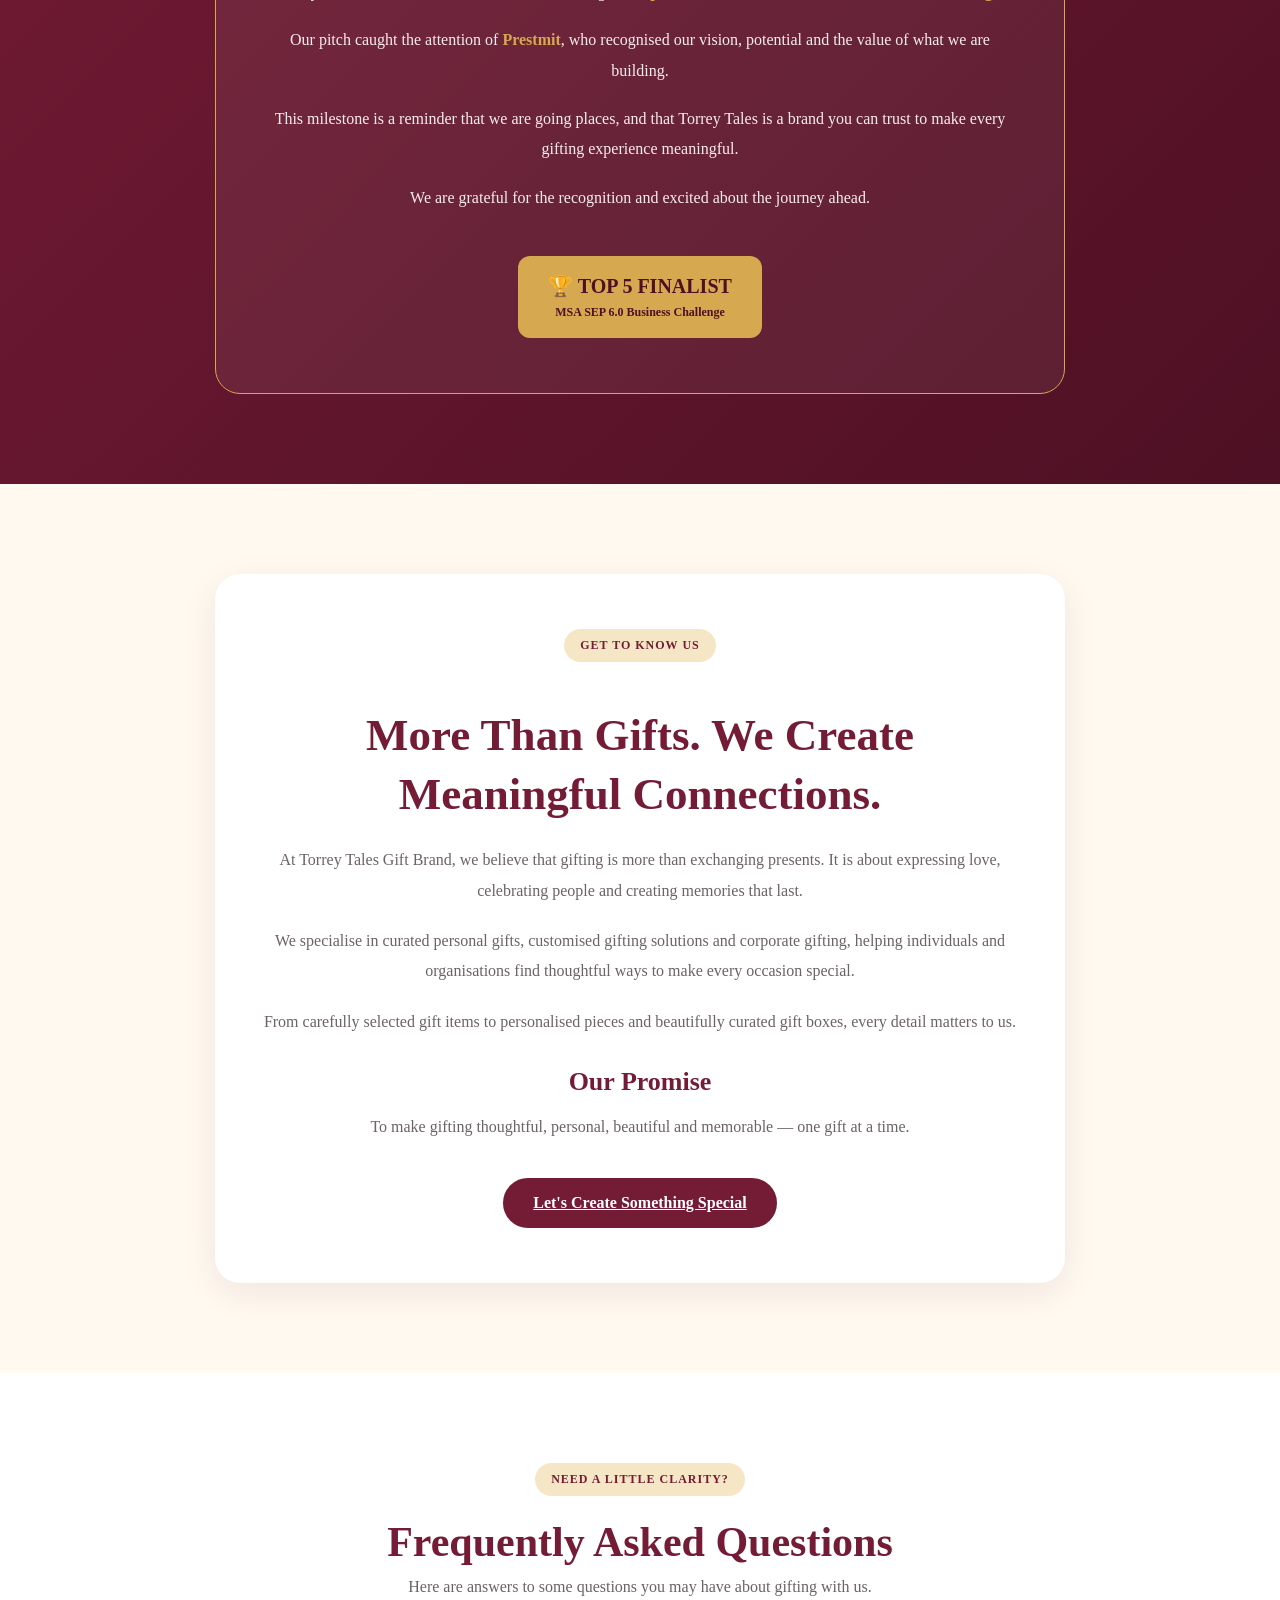
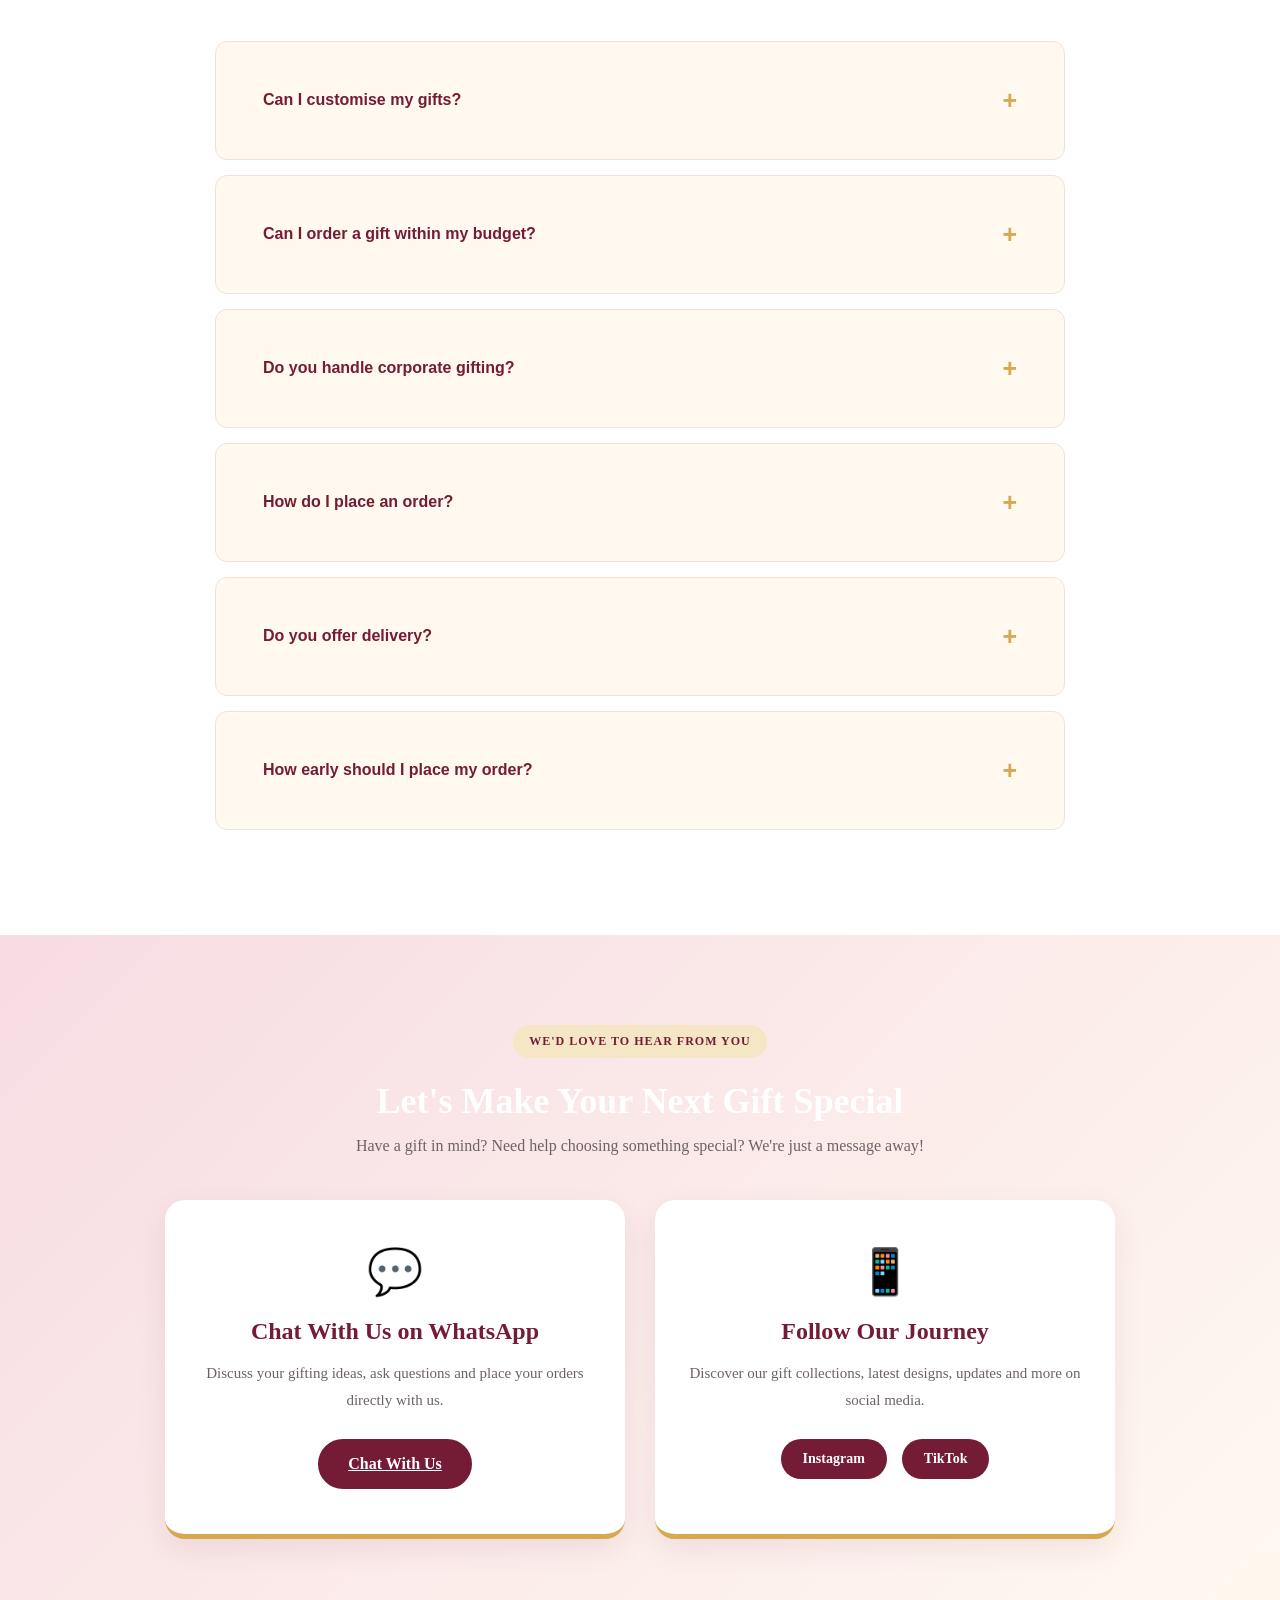
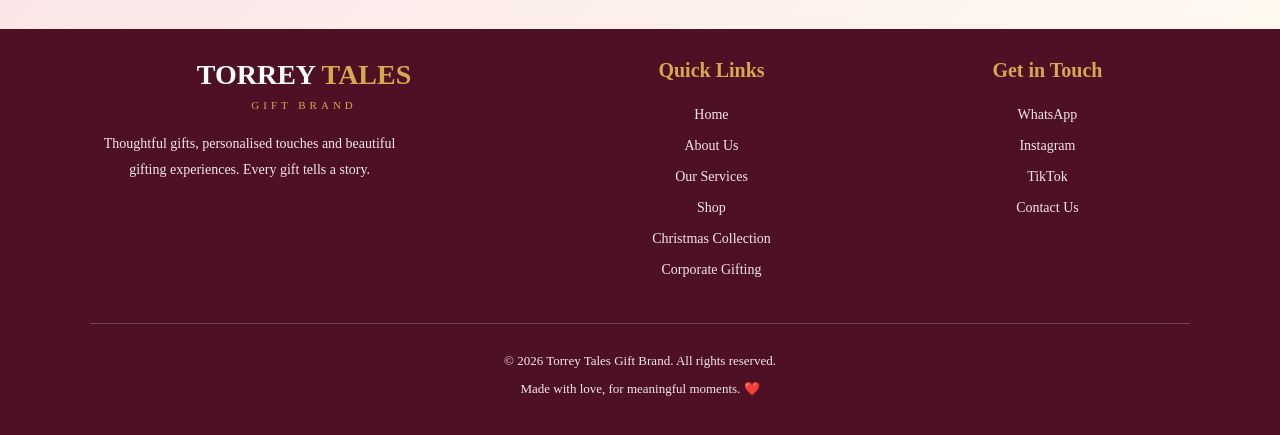
==== commit efde72ca: "Update index.html" ====
--- a/index.html
+++ b/index.html
@@ -384,9 +384,9 @@
 
     <div class="hampers-image">
 
-        <div class="image-placeholder">
-            Christmas Hampers
-        </div>
+        <img src="images/IMG_5499.JPG"
+     alt="Christmas hamper by Torrey Tales"
+     class="product-image">
 
     </div>
 
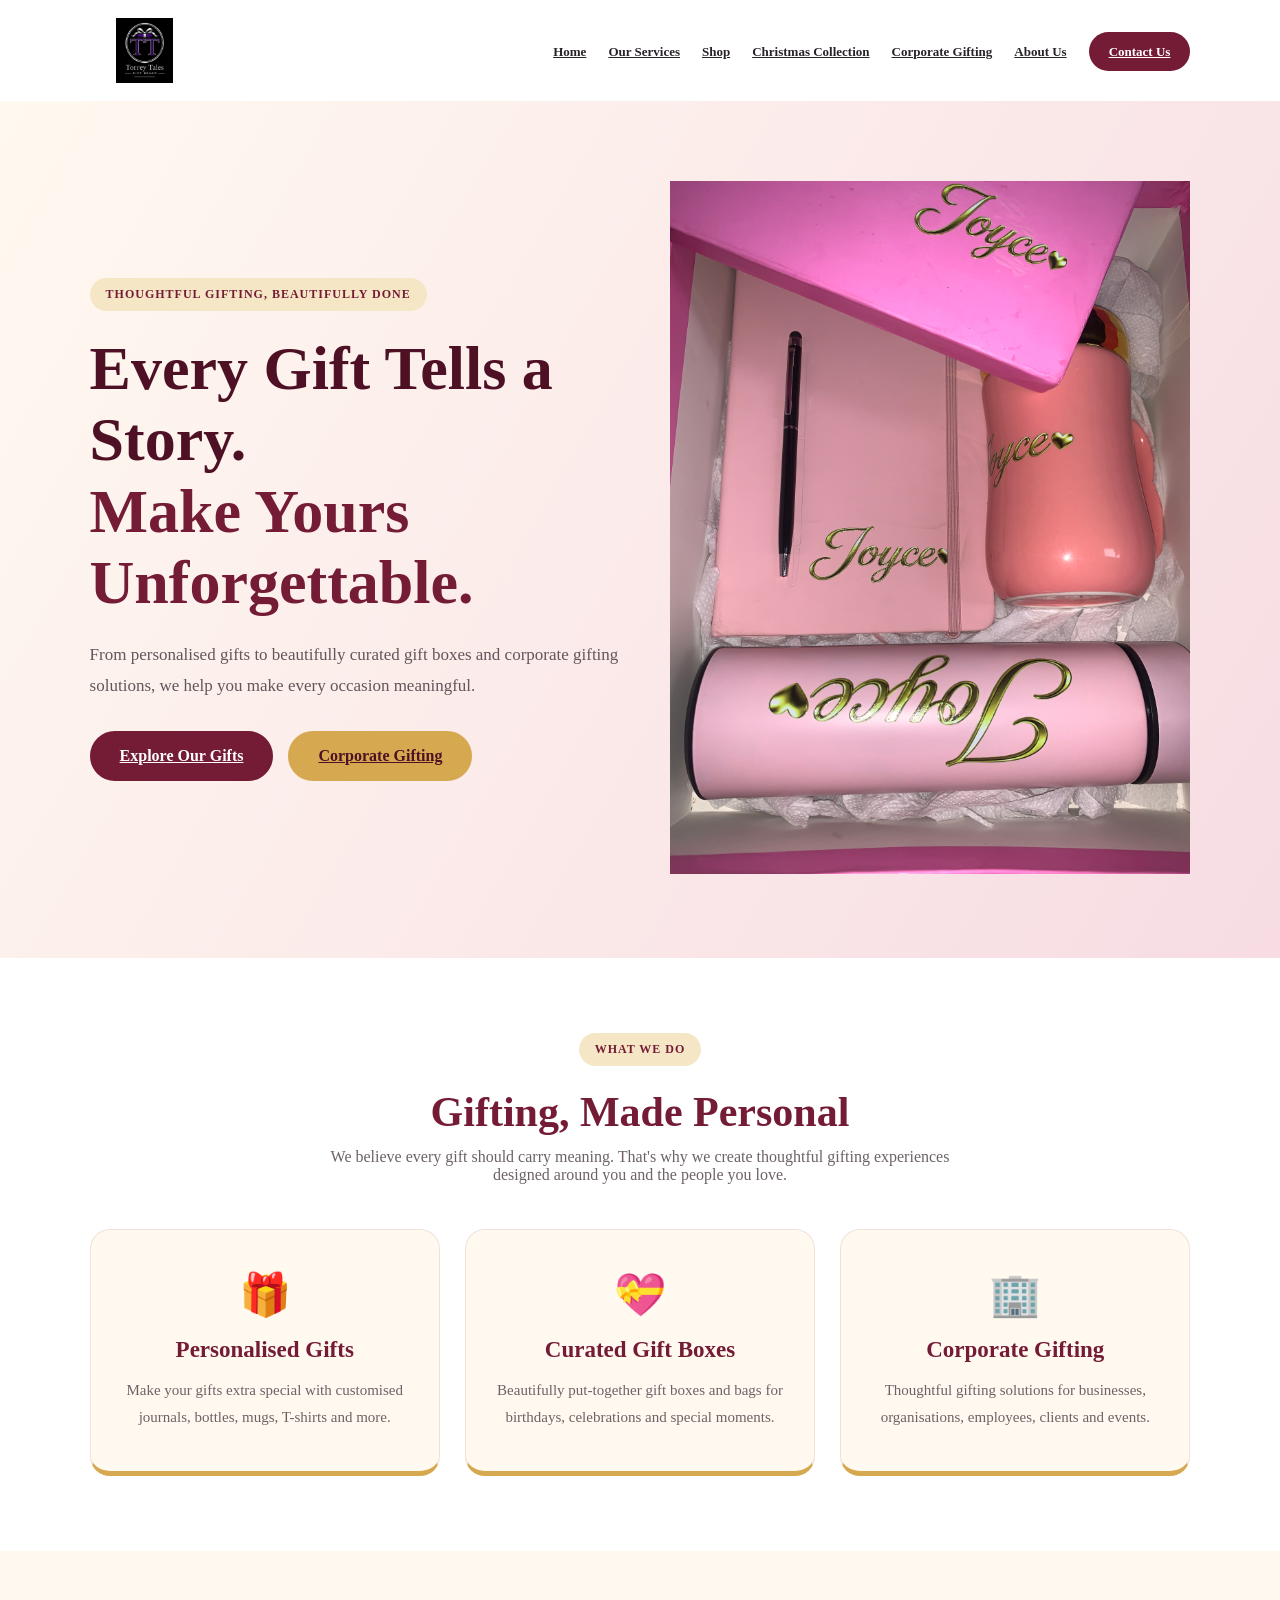
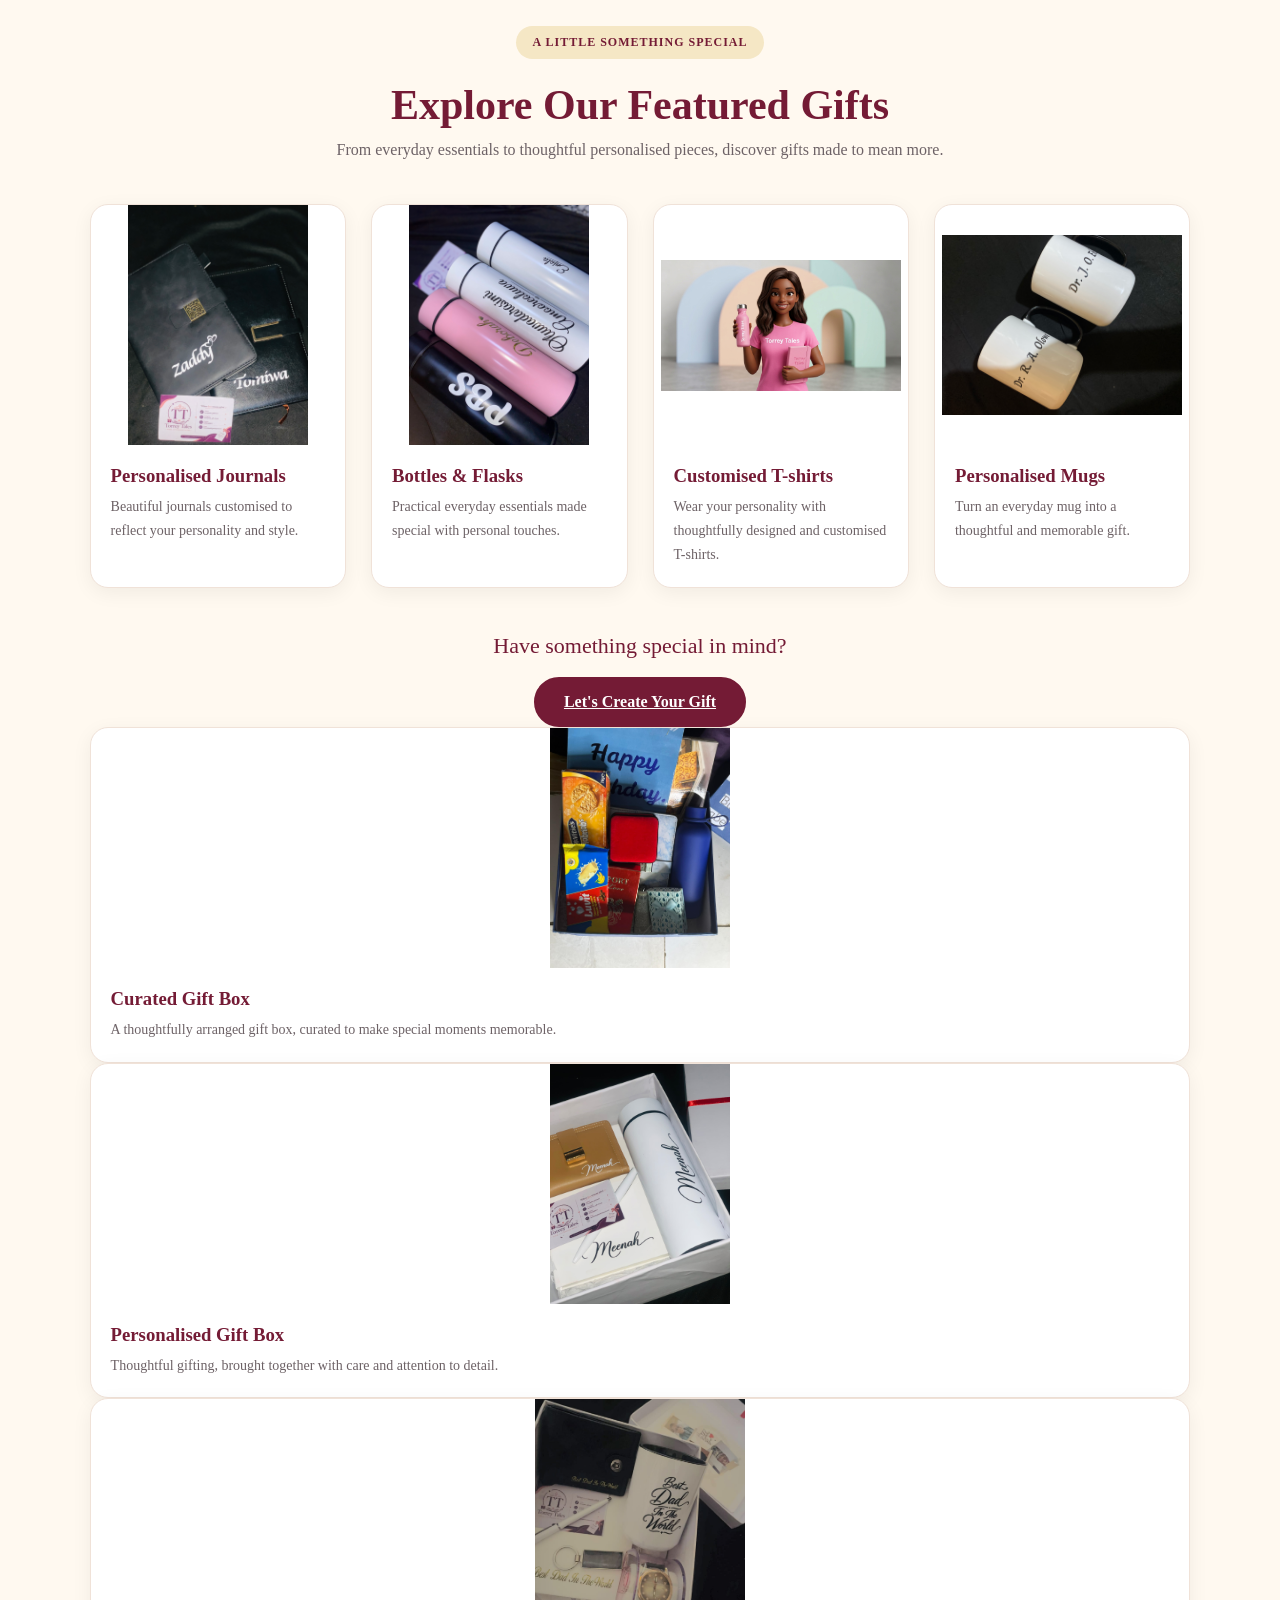
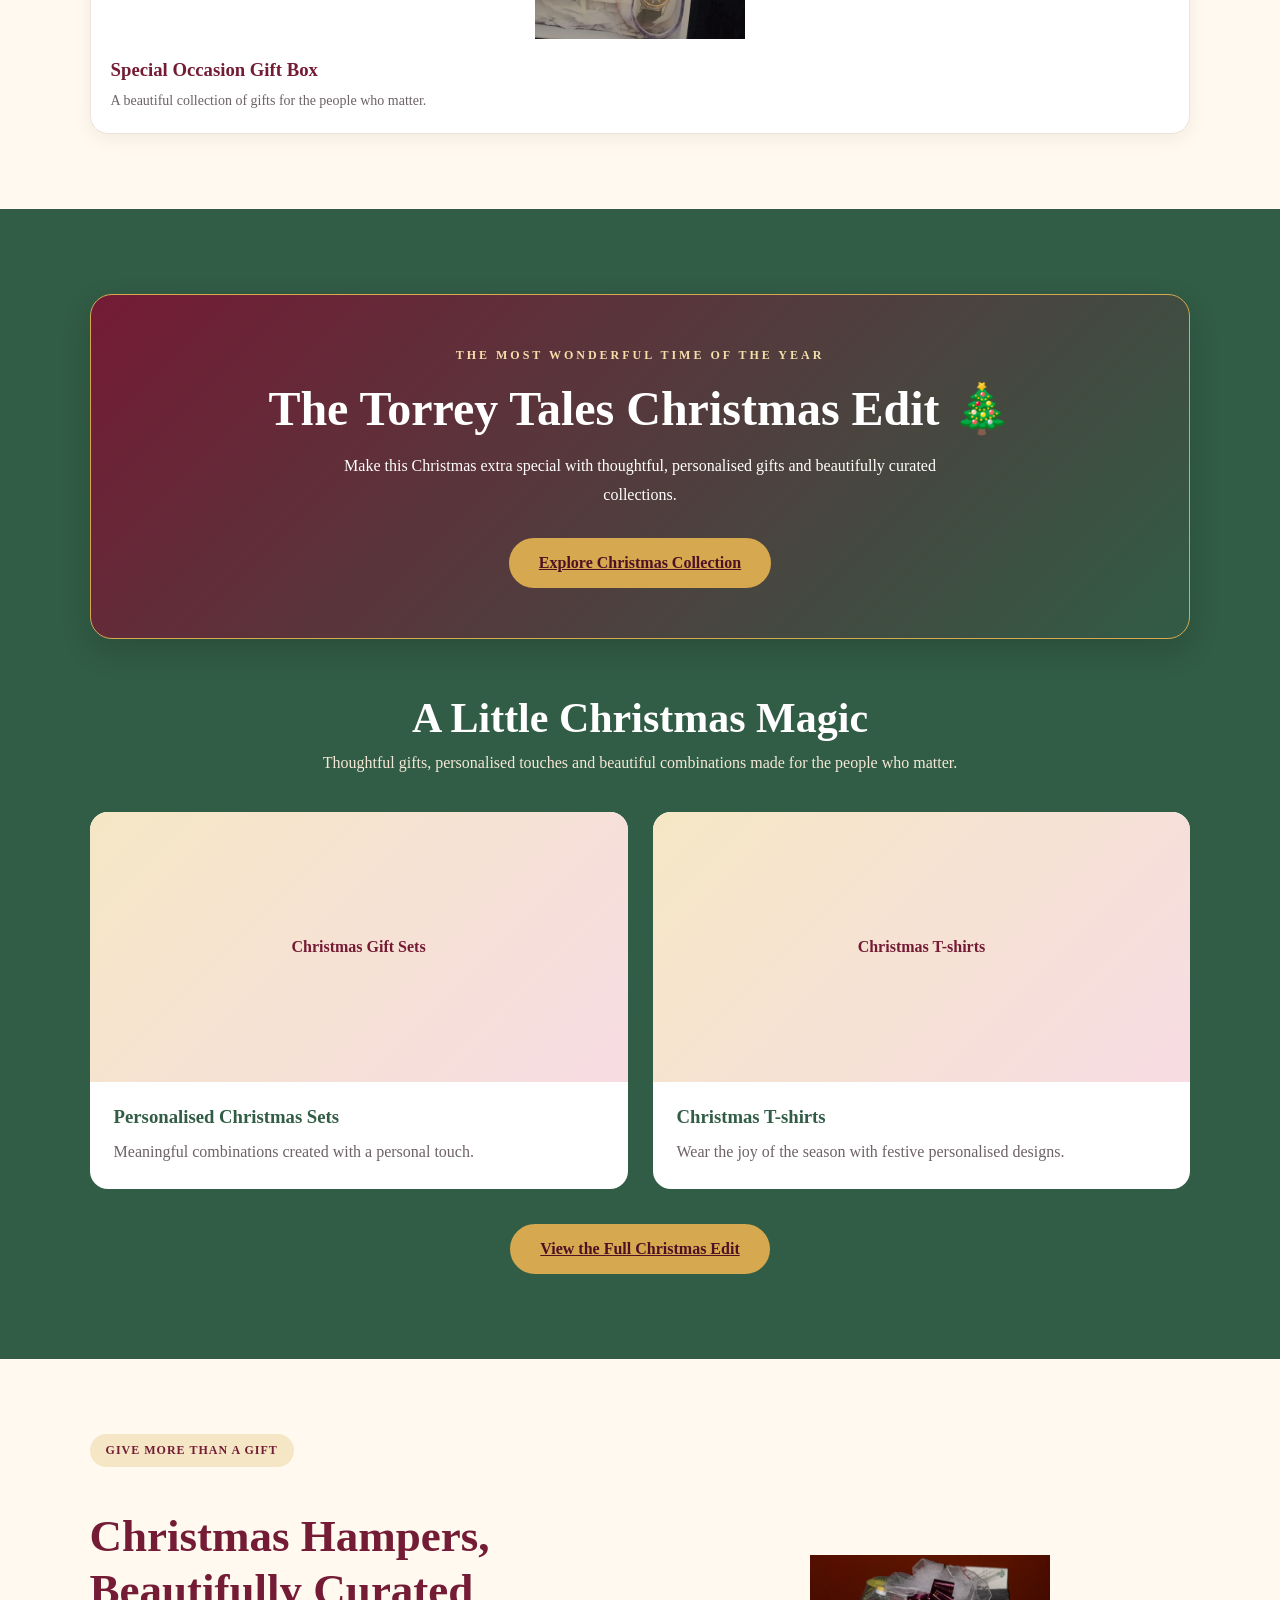
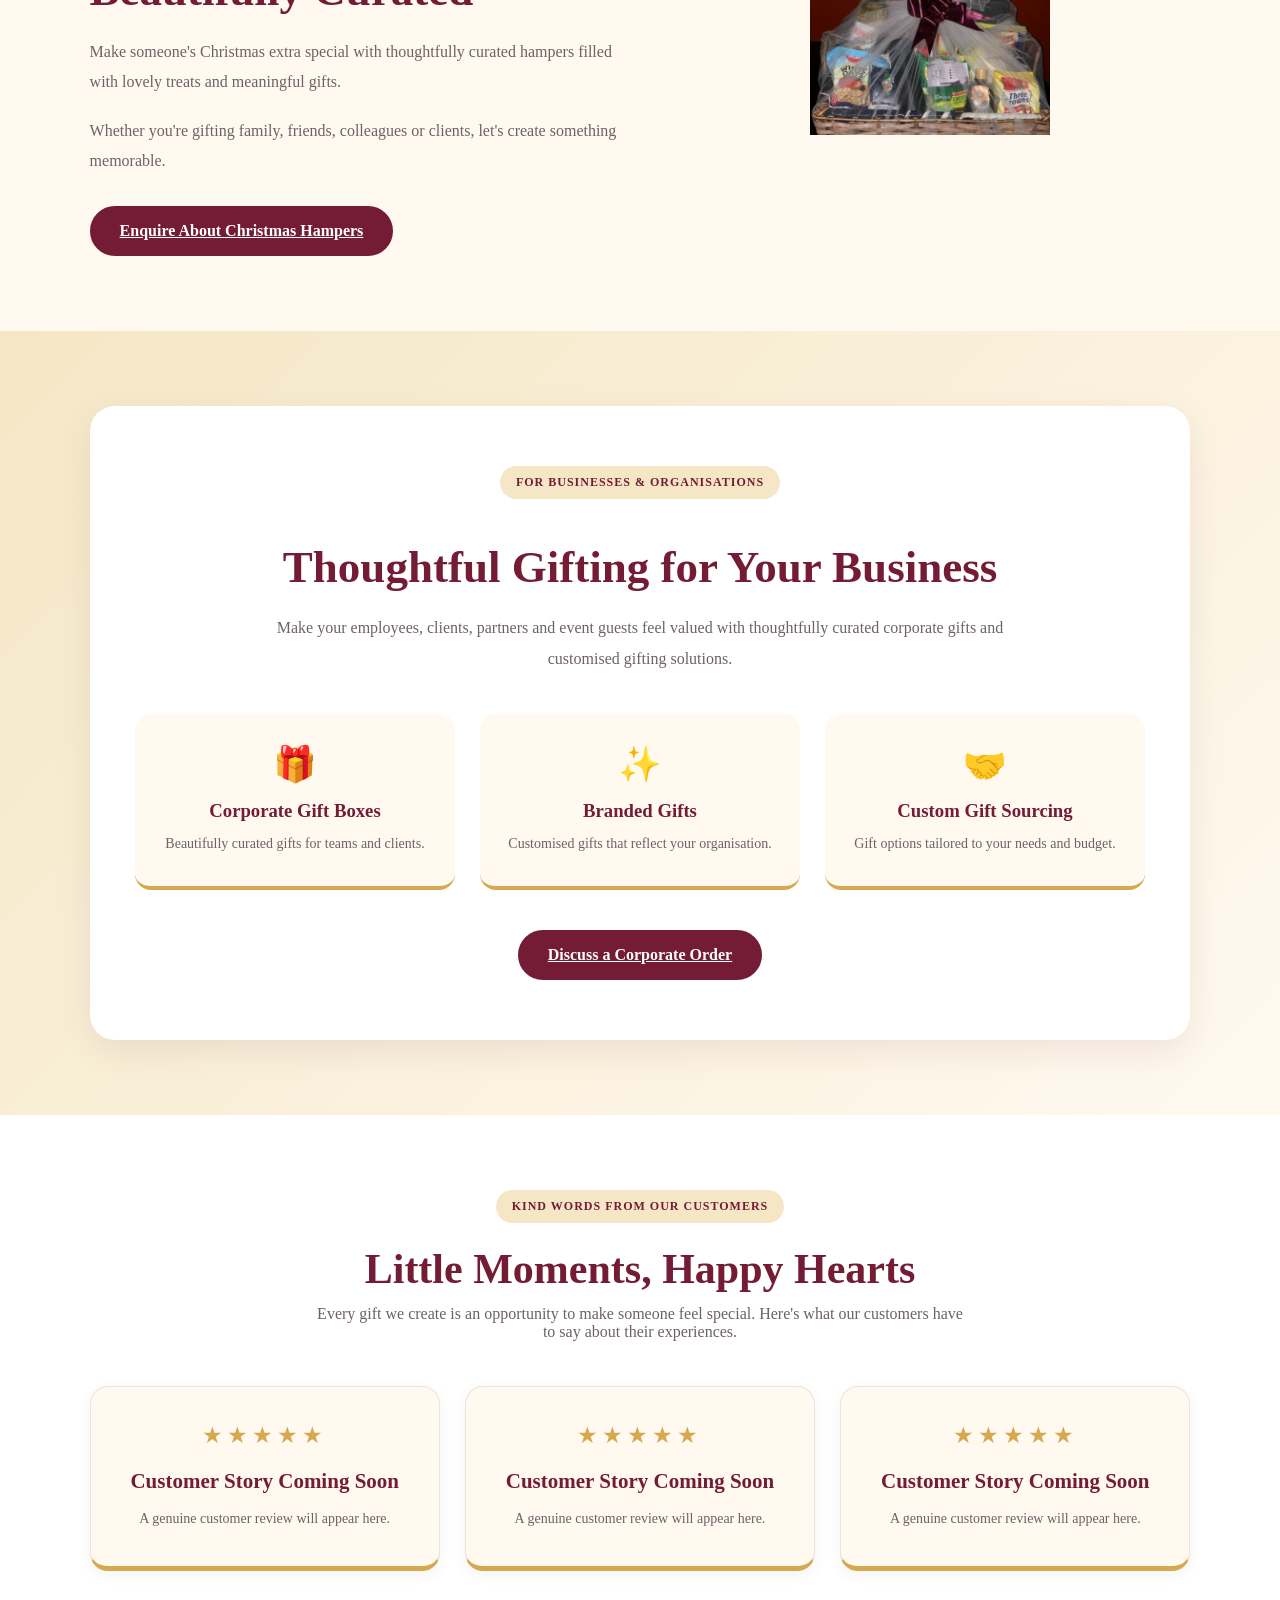
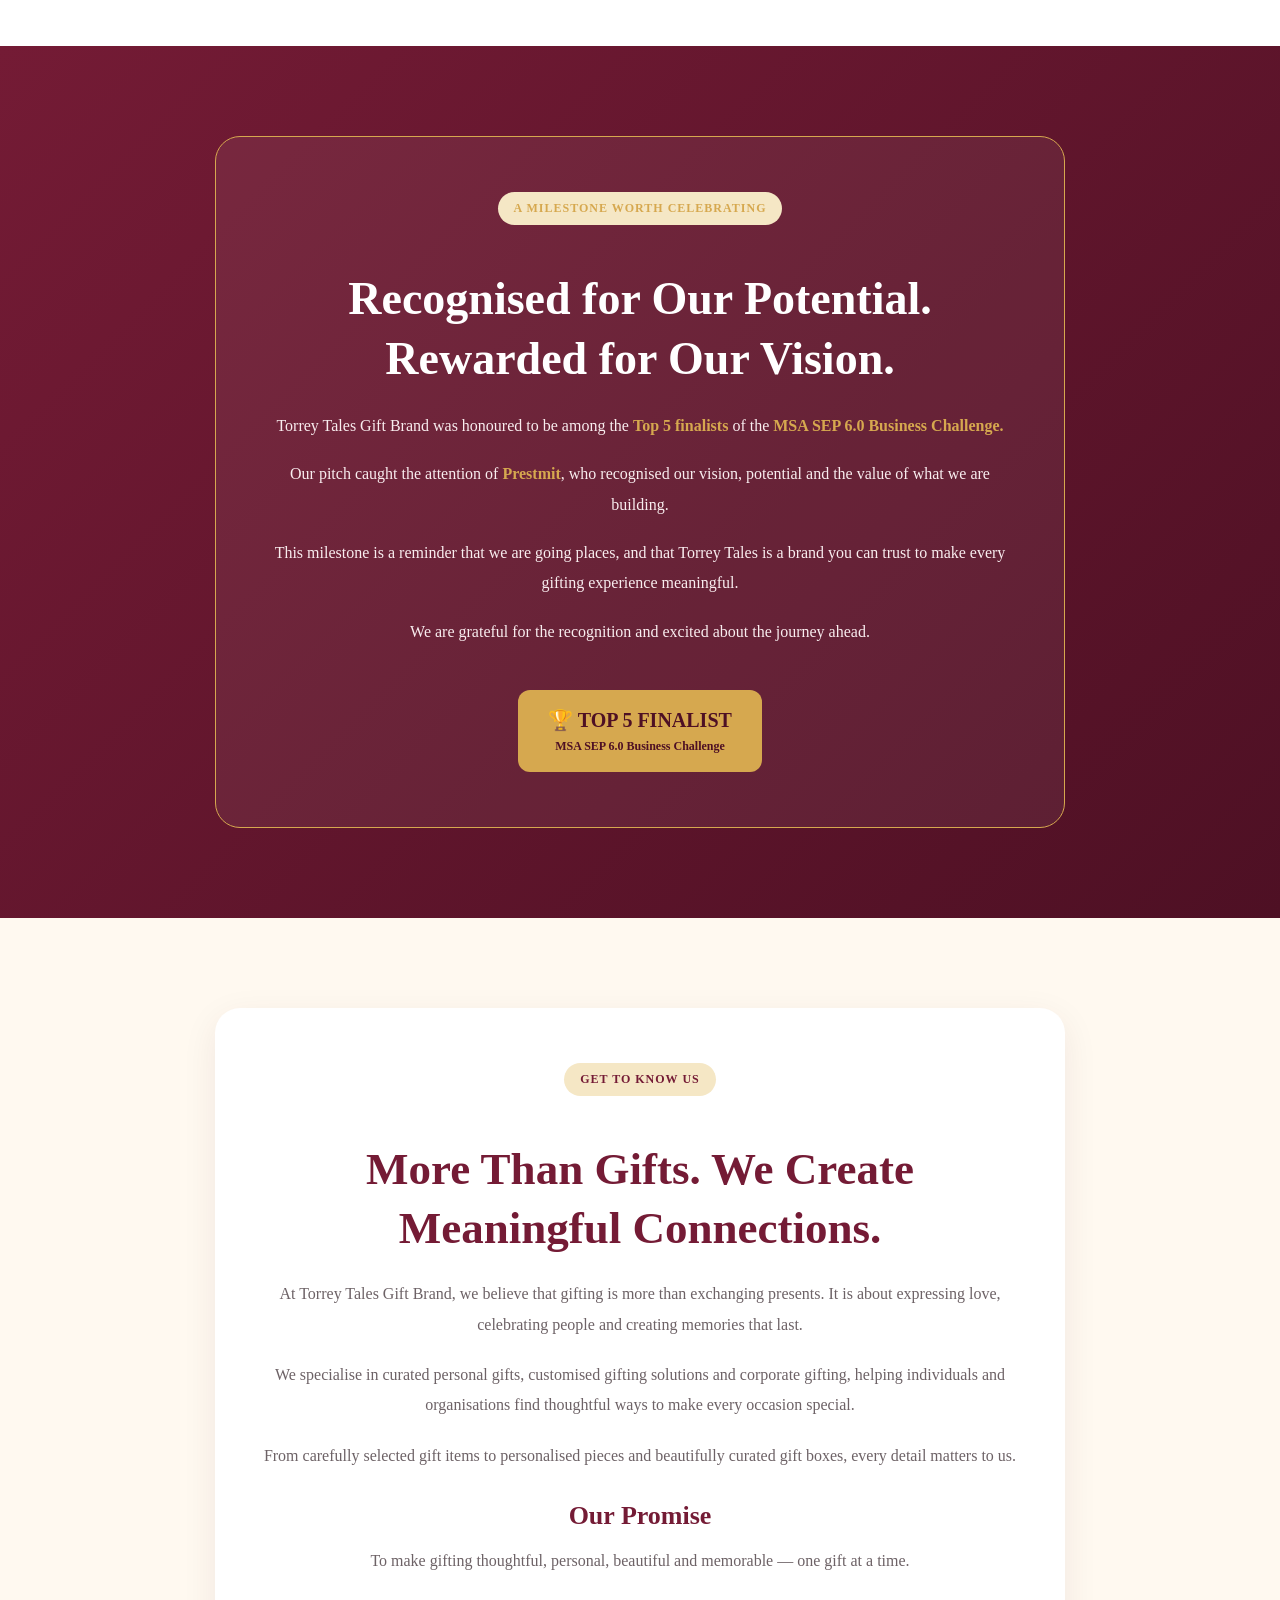
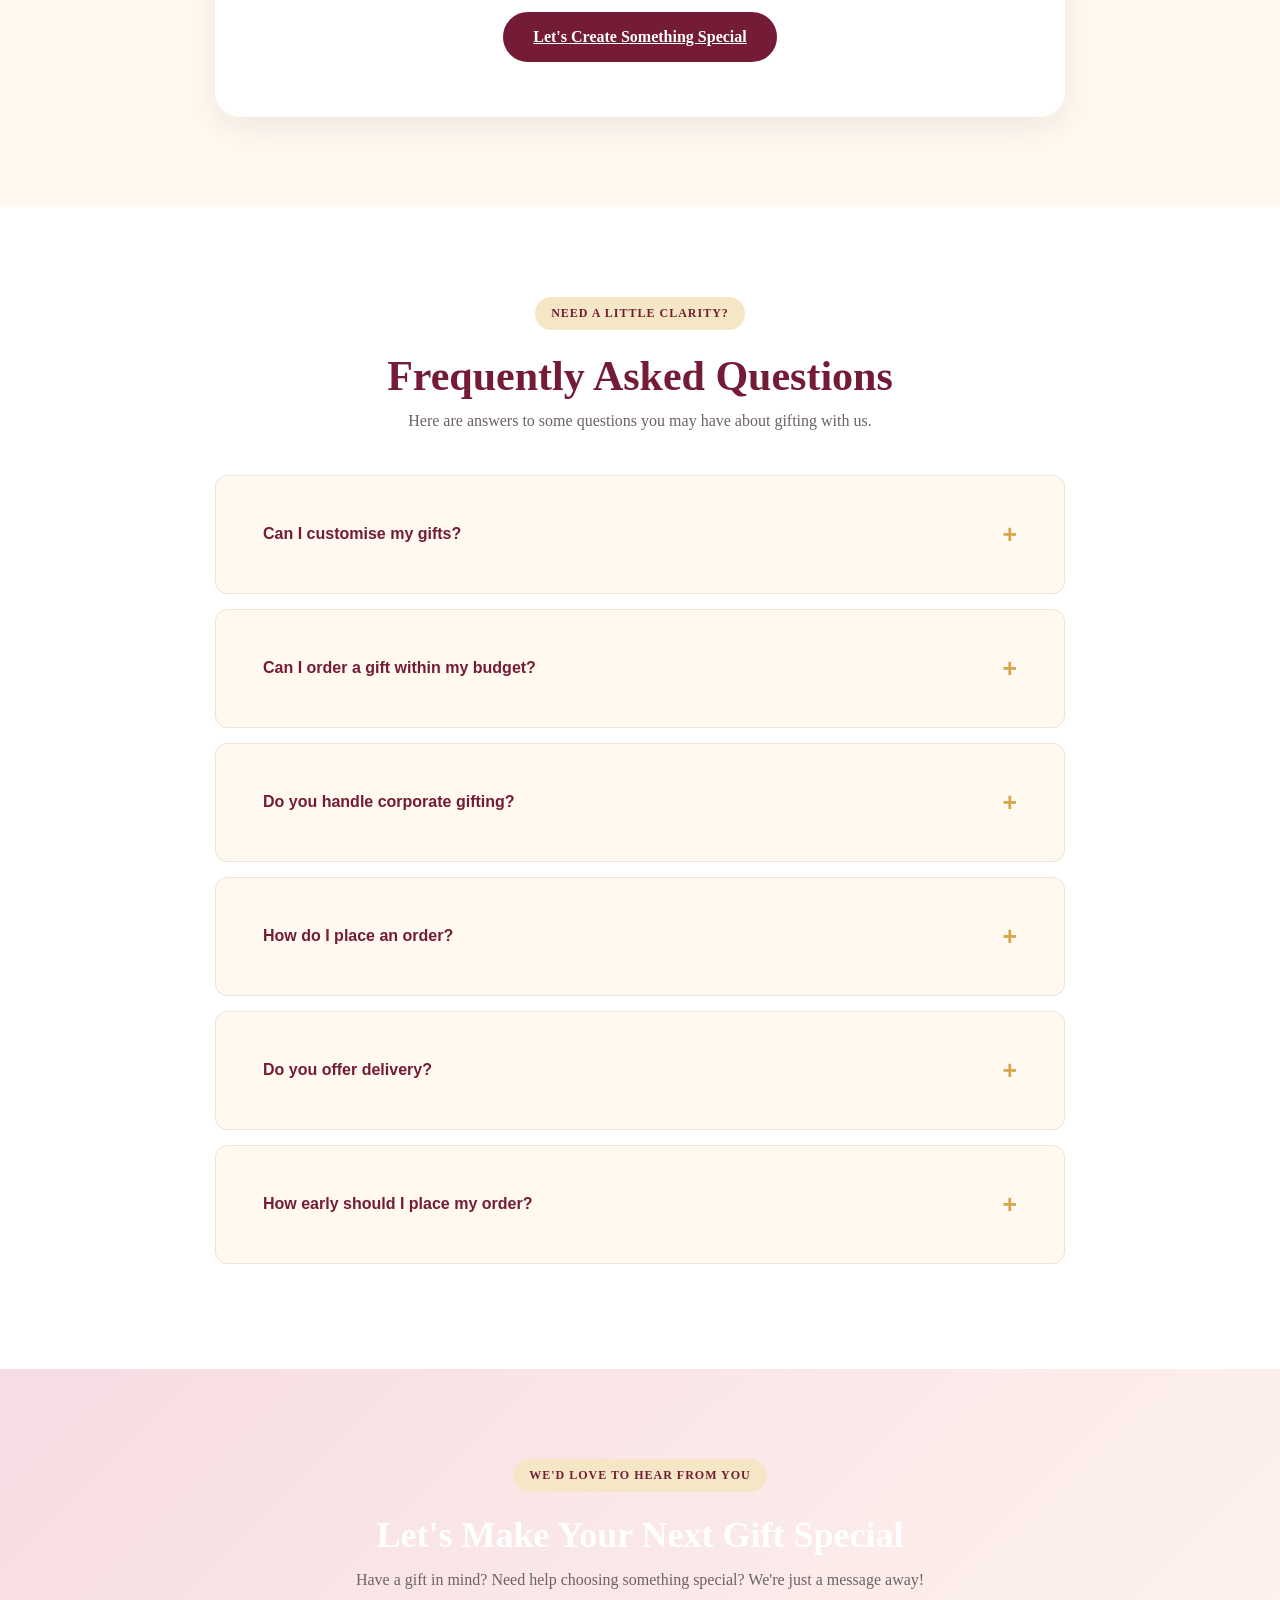
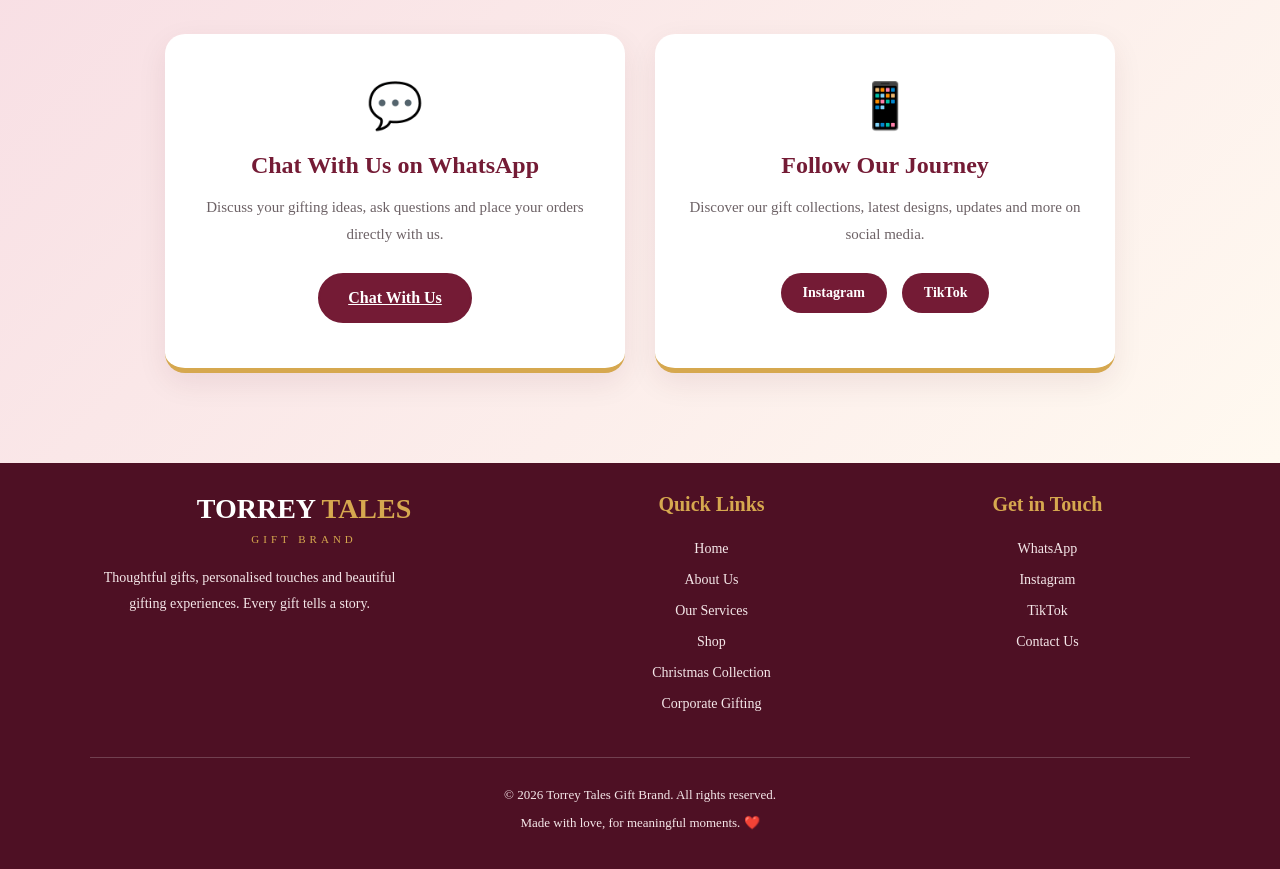
==== commit 10d6de3b: "Update index.html" ====
--- a/index.html
+++ b/index.html
@@ -81,9 +81,9 @@
 
     <div class="hero-image">
 
-        <div class="image-placeholder">
-            Your Beautiful Gift Image Goes Here
-        </div>
+        <img src="images/IMG_4081.JPG"
+     alt="Torrey Tales curated gift arrangement"
+     class="hero-image">
 
     </div>
 
--- a/style.css
+++ b/style.css
@@ -1941,8 +1941,8 @@
 /* PRODUCT IMAGES */
 
 .product-image {
-    width: 180px;
-    height: 180px;
+    width: 240px;
+    height: 240px;
     object-fit: contain;
     display: block;
     margin: 0 auto;
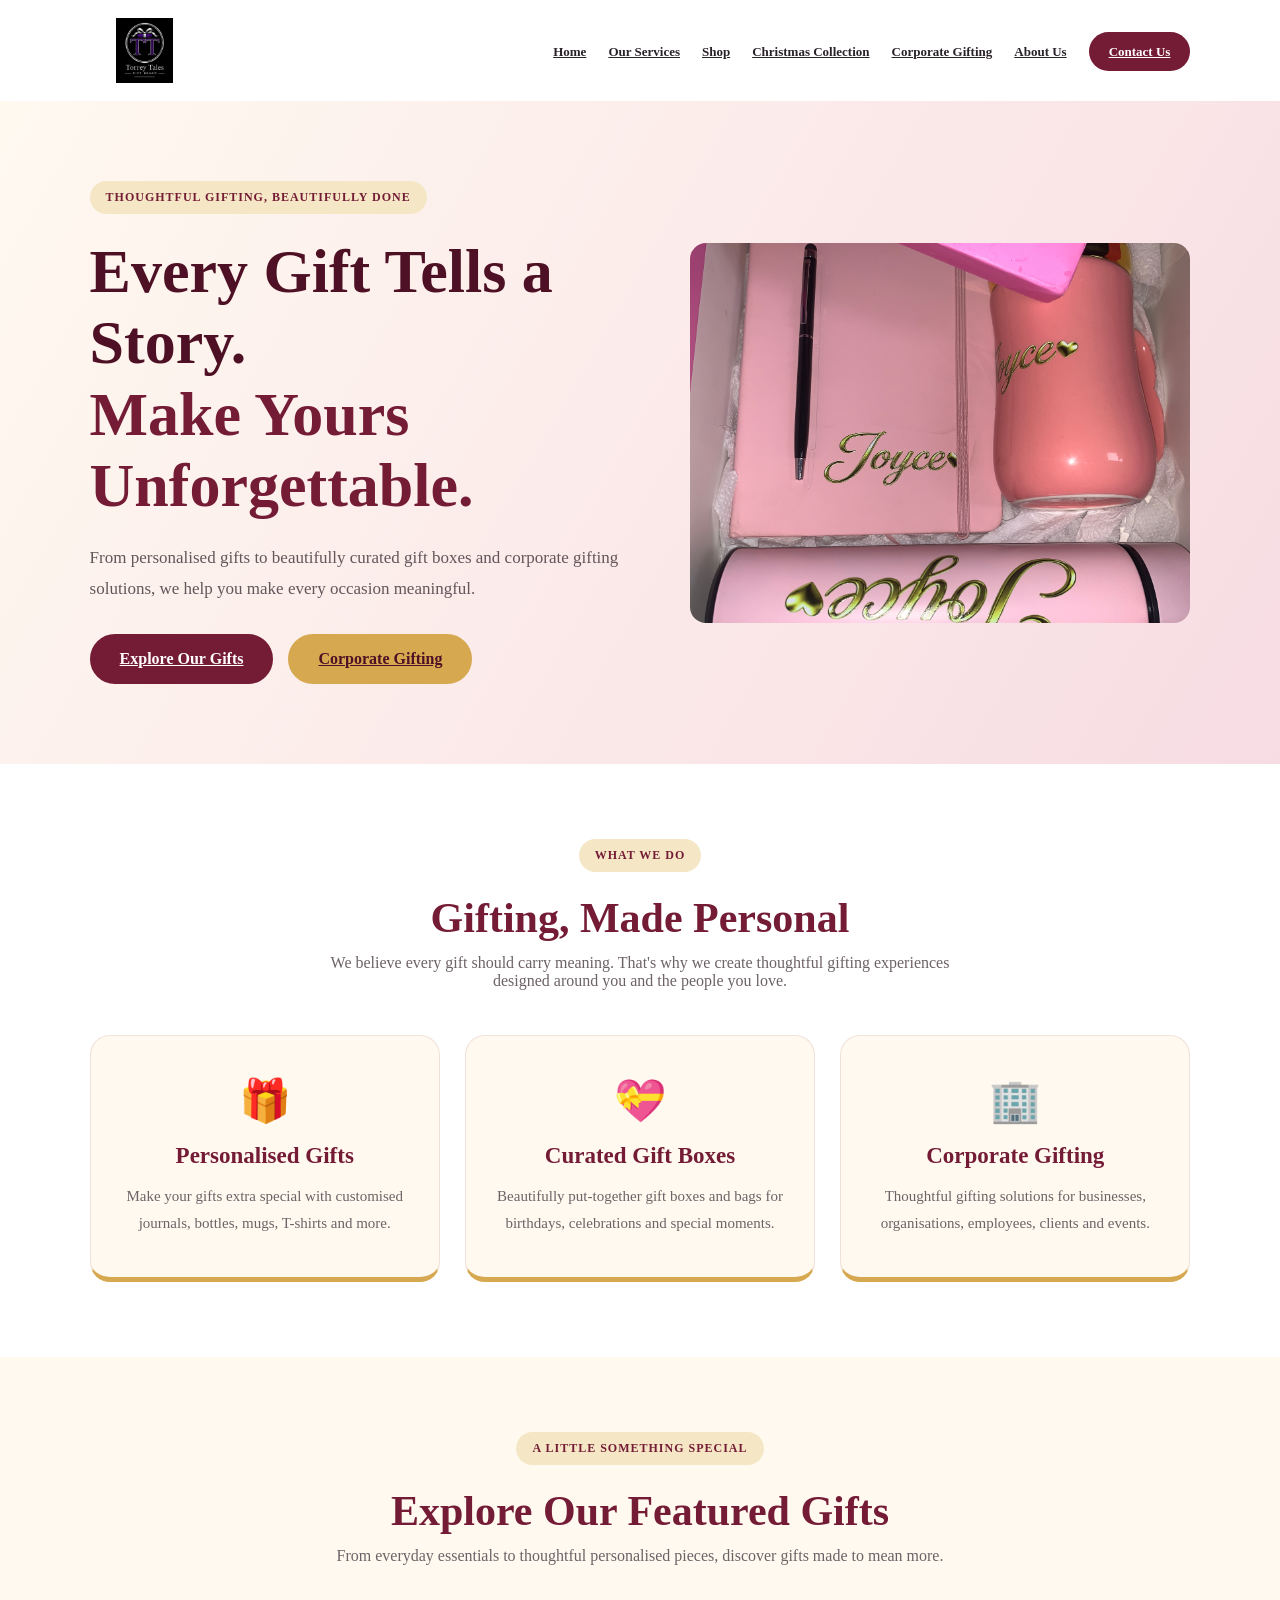
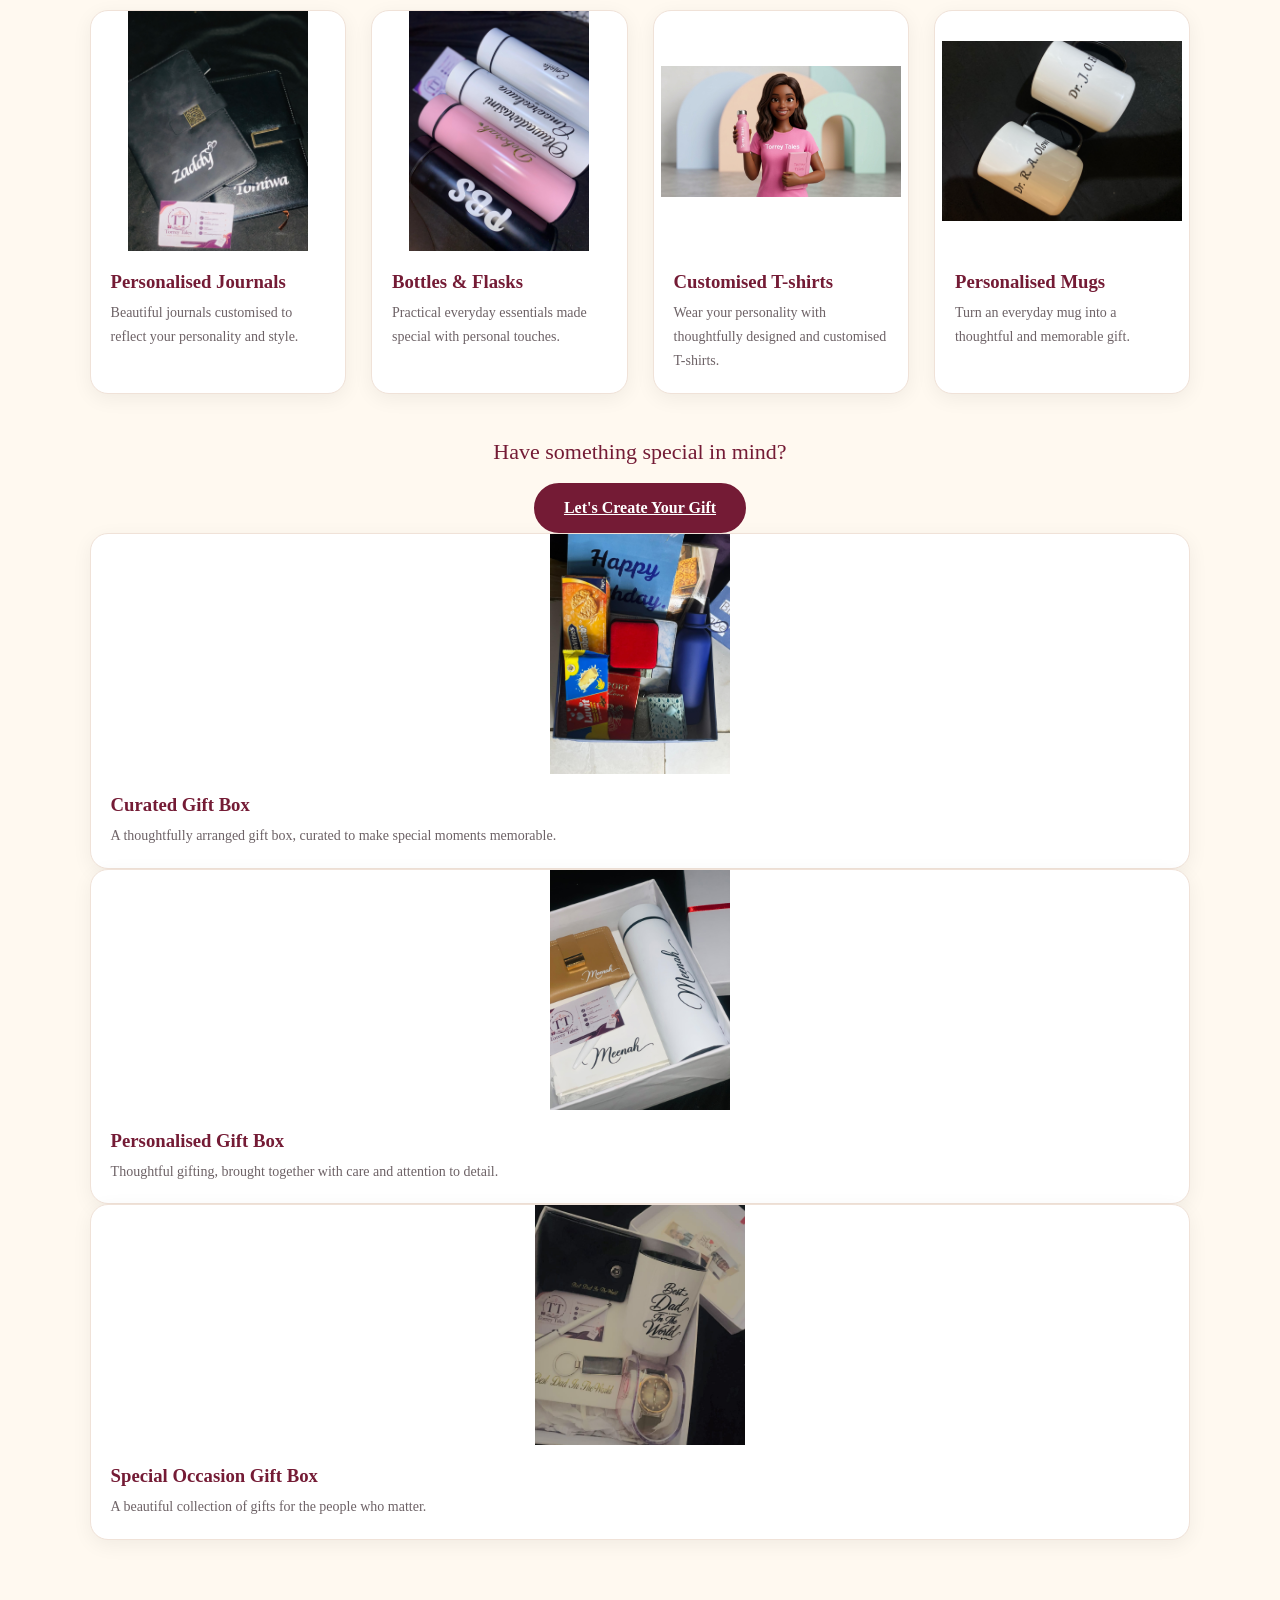
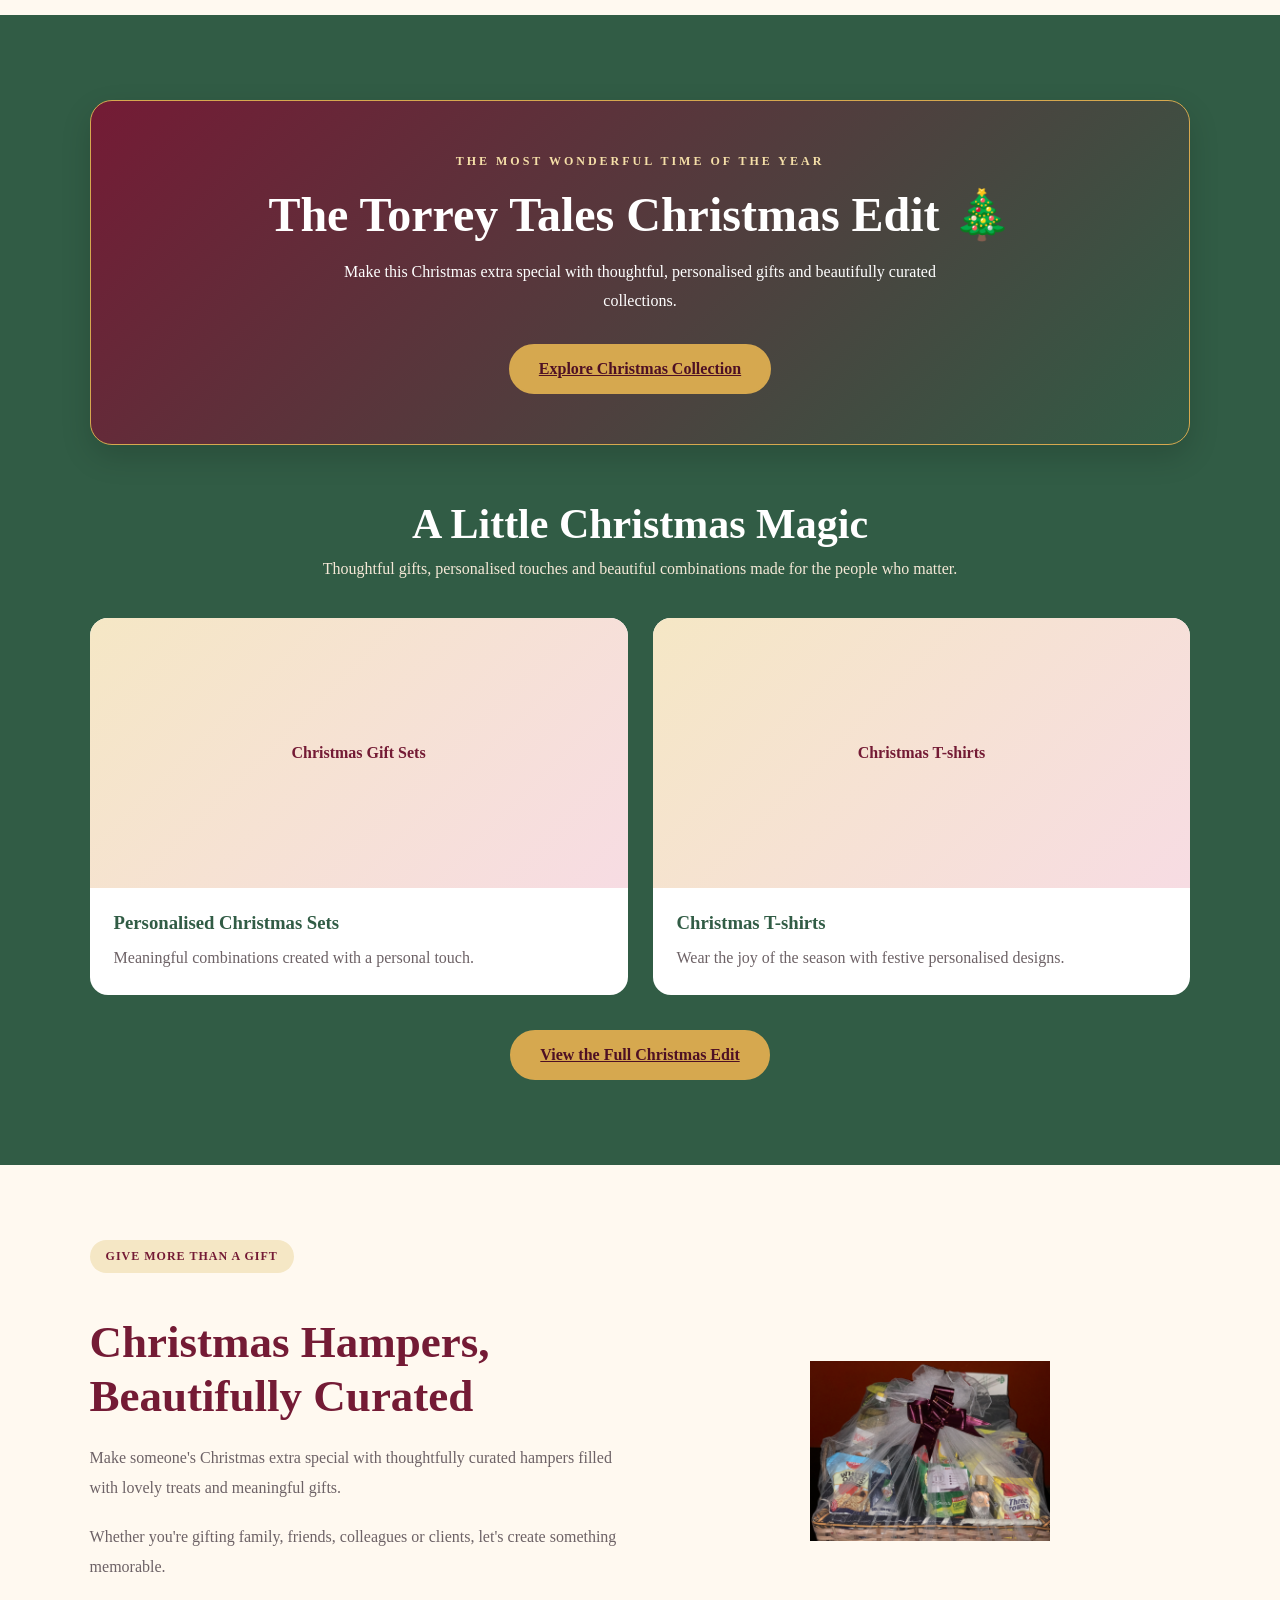
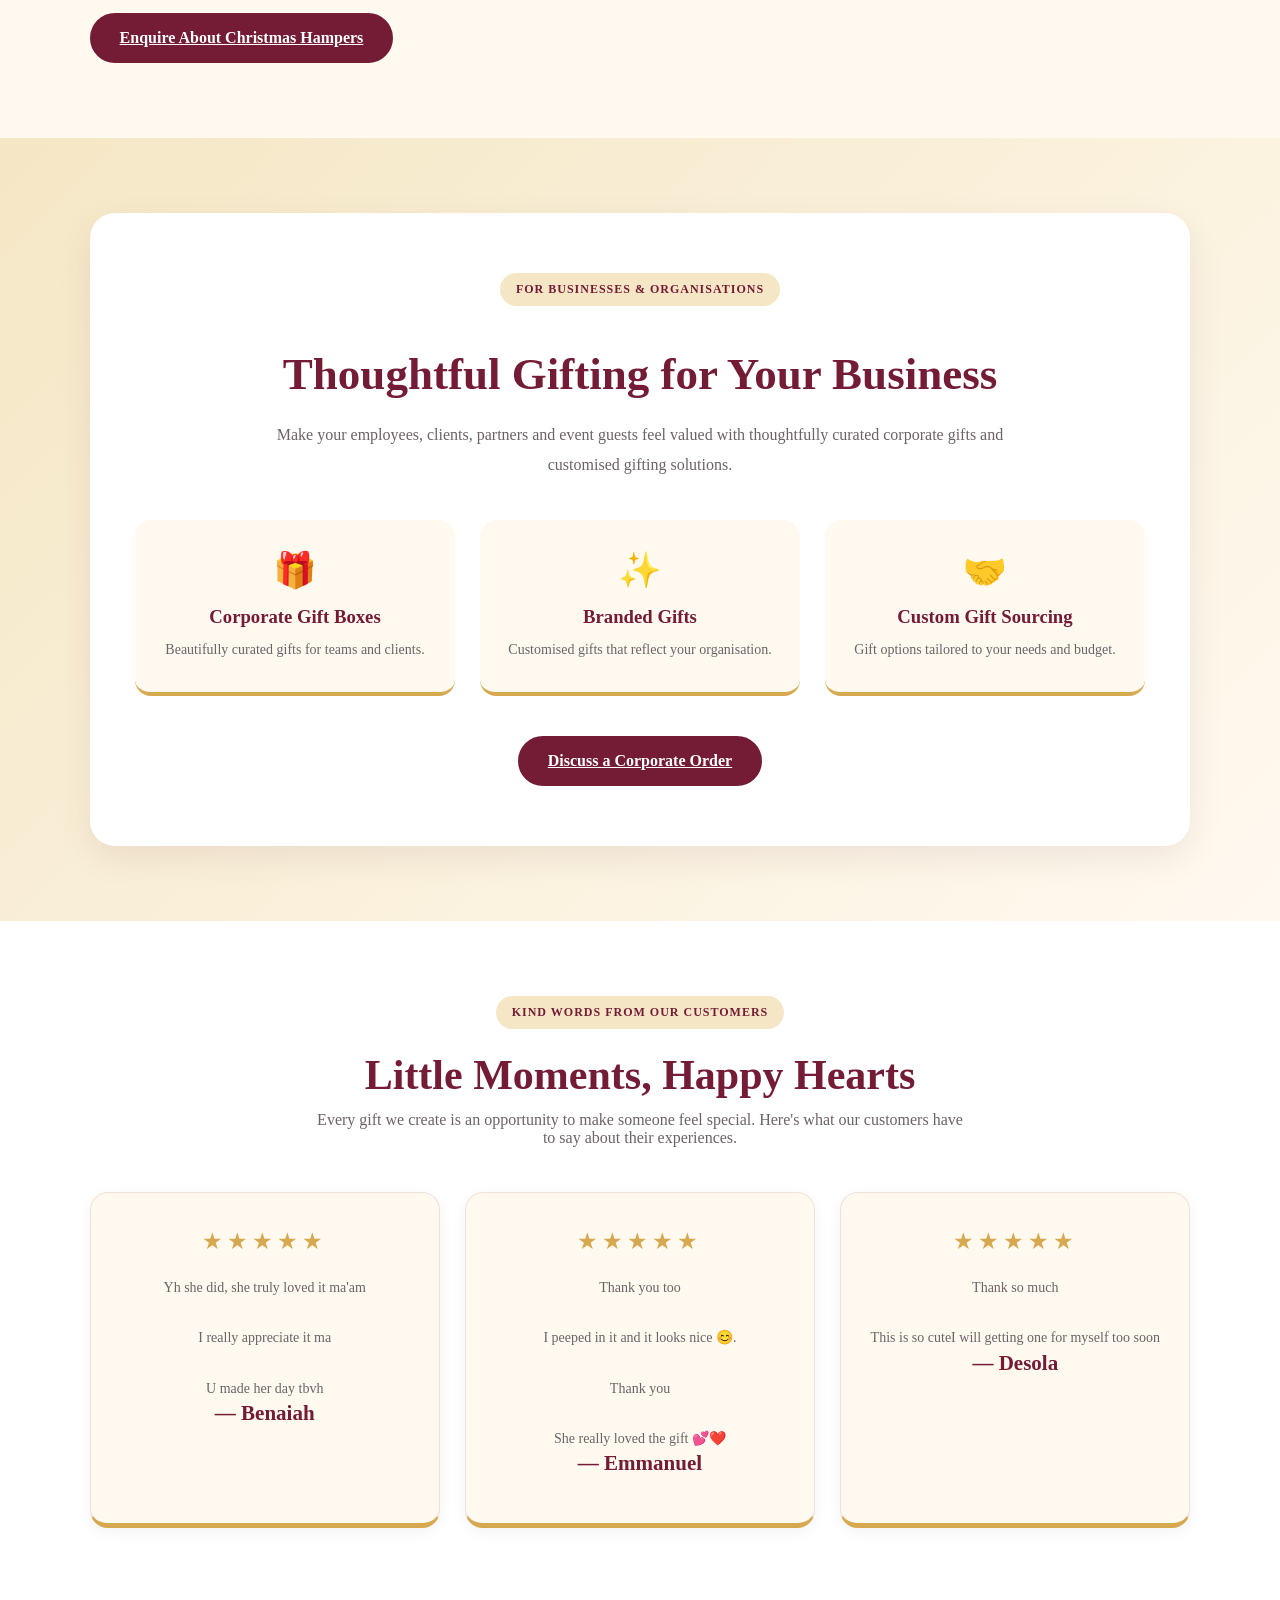
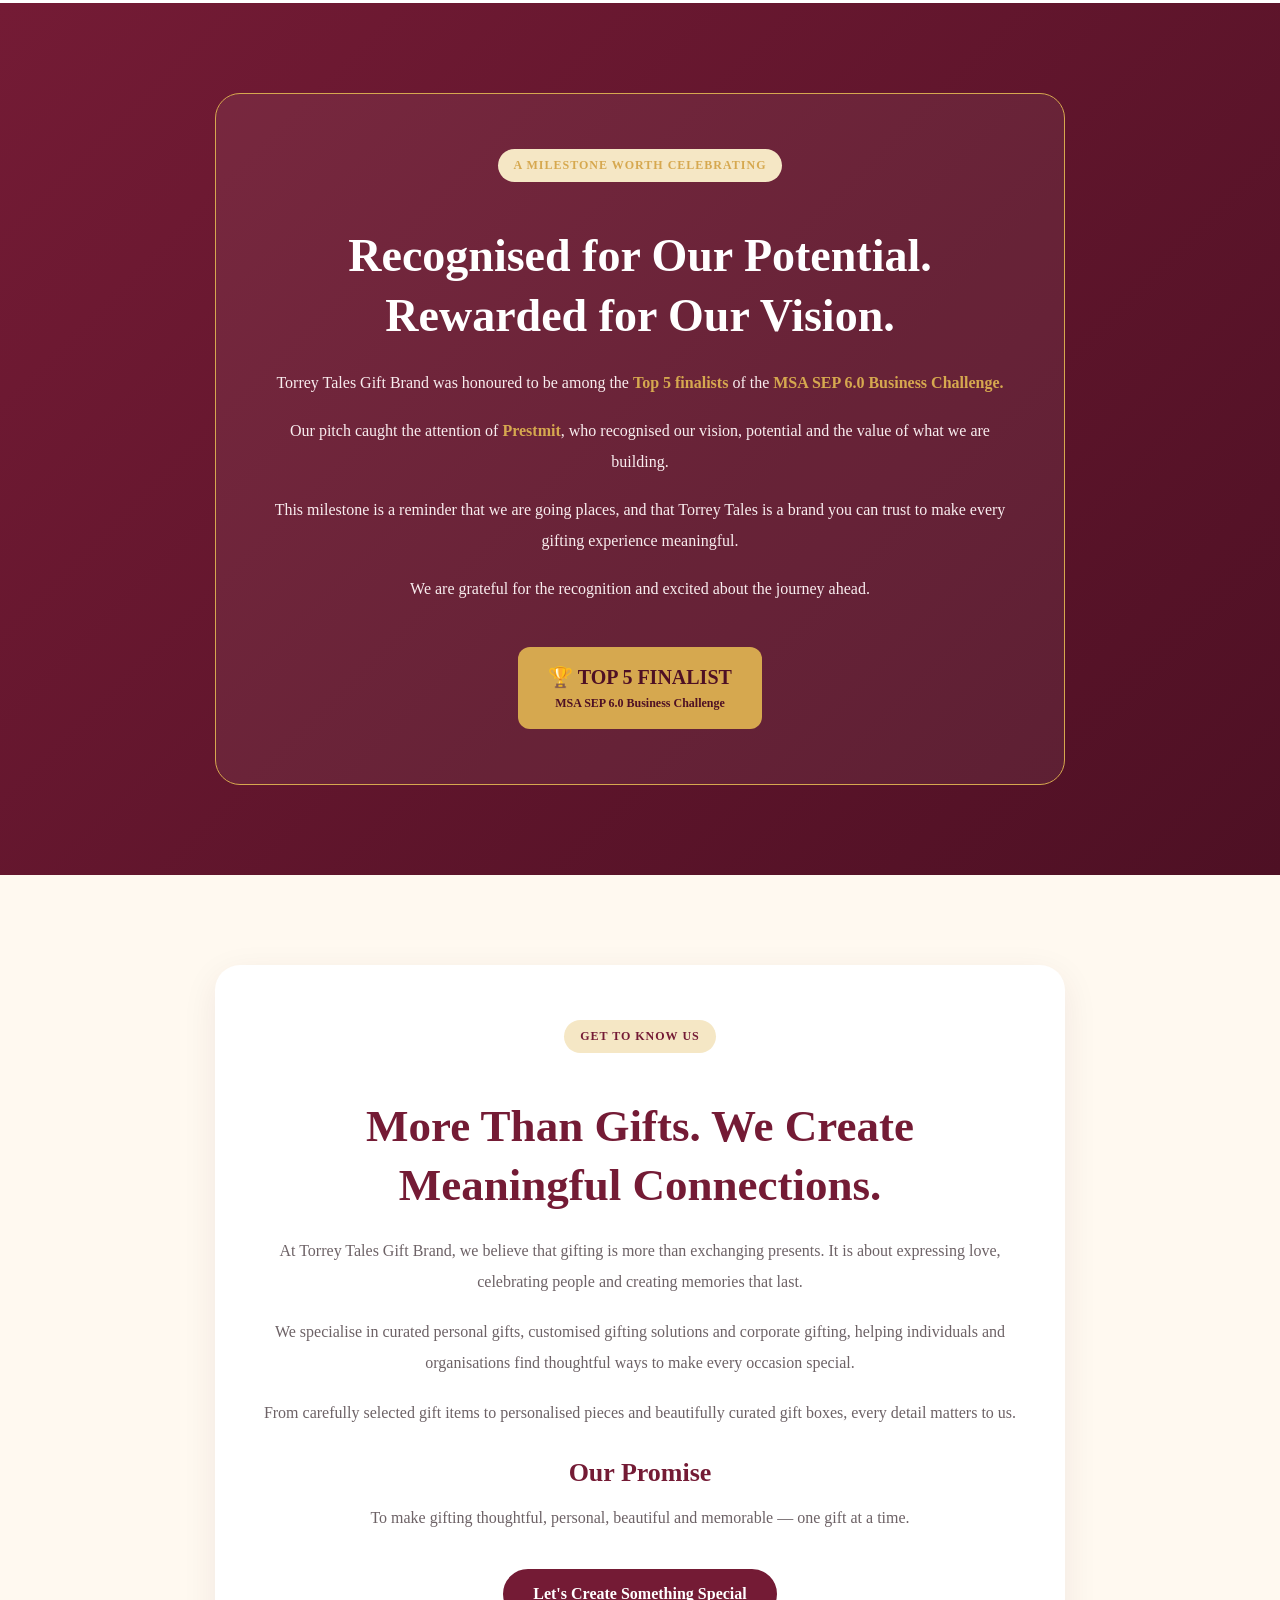
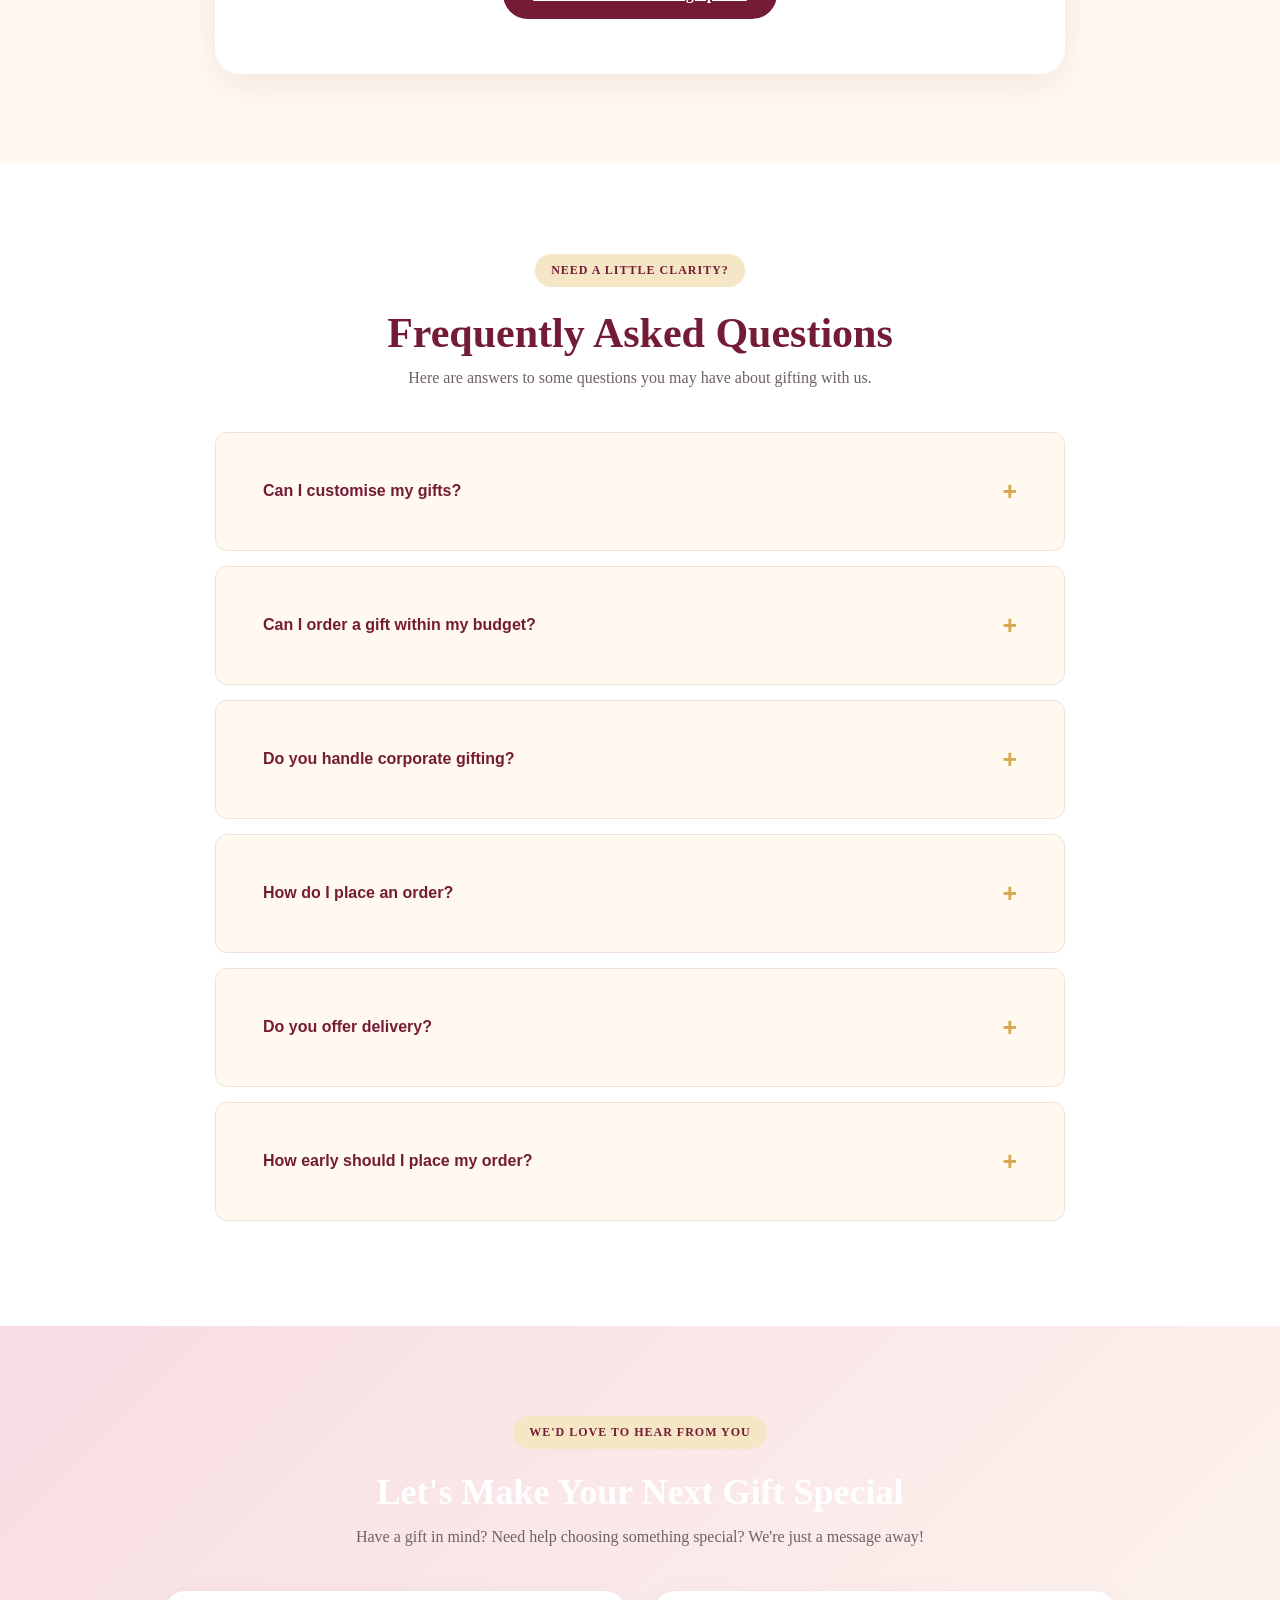
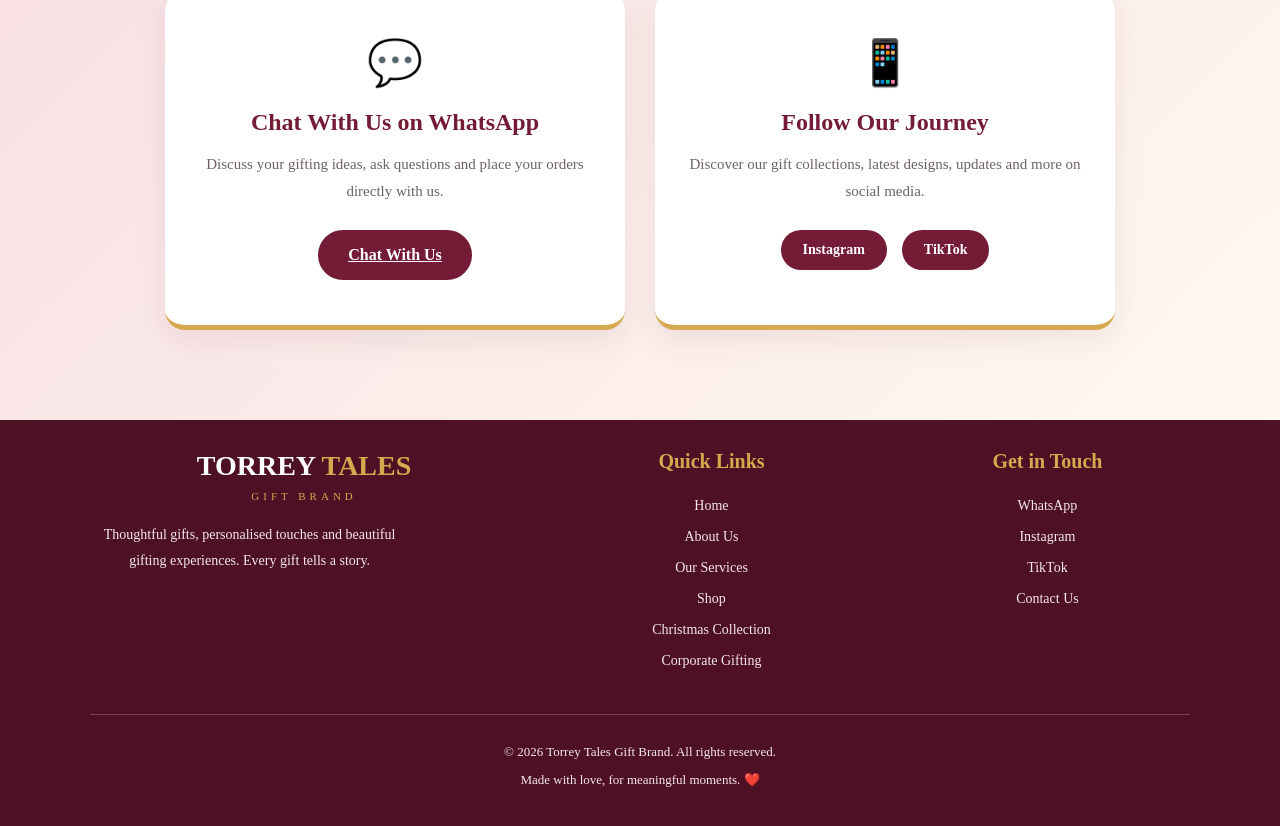
==== commit 35a90c66: "Update index.html" ====
--- a/index.html
+++ b/index.html
@@ -436,7 +436,7 @@
     </div>
 
 </section>
-        <!-- CUSTOMER REVIEWS SECTION -->
+<!-- CUSTOMER REVIEWS SECTION -->
 <section class="reviews-section" id="reviews">
 
     <div class="section-heading">
@@ -455,39 +455,51 @@
 
     <div class="reviews-grid">
 
-        <div class="review-card review-placeholder">
+        <div class="review-card">
 
             <div class="review-stars">★★★★★</div>
 
-            <h3>Customer Story Coming Soon</h3>
-
-            <p>
-                A genuine customer review will appear here.
-            </p>
-
-        </div>
-
-        <div class="review-card review-placeholder">
+            <p>
+                Yh she did, she truly loved it ma'am
+                <br><br>
+                I really appreciate it ma
+                <br><br>
+                U made her day tbvh
+            </p>
+
+            <h3>— Benaiah</h3>
+
+        </div>
+
+        <div class="review-card">
 
             <div class="review-stars">★★★★★</div>
 
-            <h3>Customer Story Coming Soon</h3>
-
-            <p>
-                A genuine customer review will appear here.
-            </p>
-
-        </div>
-
-        <div class="review-card review-placeholder">
+            <p>
+                Thank you too
+                <br><br>
+                I peeped in it and it looks nice 😊.
+                <br><br>
+                Thank you
+                <br><br>
+                She really loved the gift 💕❤️
+            </p>
+
+            <h3>— Emmanuel</h3>
+
+        </div>
+
+        <div class="review-card">
 
             <div class="review-stars">★★★★★</div>
 
-            <h3>Customer Story Coming Soon</h3>
-
-            <p>
-                A genuine customer review will appear here.
-            </p>
+            <p>
+                Thank so much
+                <br><br>
+                This is so cuteI will getting one for myself too soon
+            </p>
+
+            <h3>— Desola</h3>
 
         </div>
 
--- a/style.css
+++ b/style.css
@@ -1948,3 +1948,14 @@
     margin: 0 auto;
     border-radius: 10px;
 }
+/* HOMEPAGE HERO IMAGE */
+
+.hero-image {
+    width: 100%;
+    max-width: 500px;
+    height: 380px;
+    object-fit: cover;
+    display: block;
+    margin: 0 auto;
+    border-radius: 16px;
+}
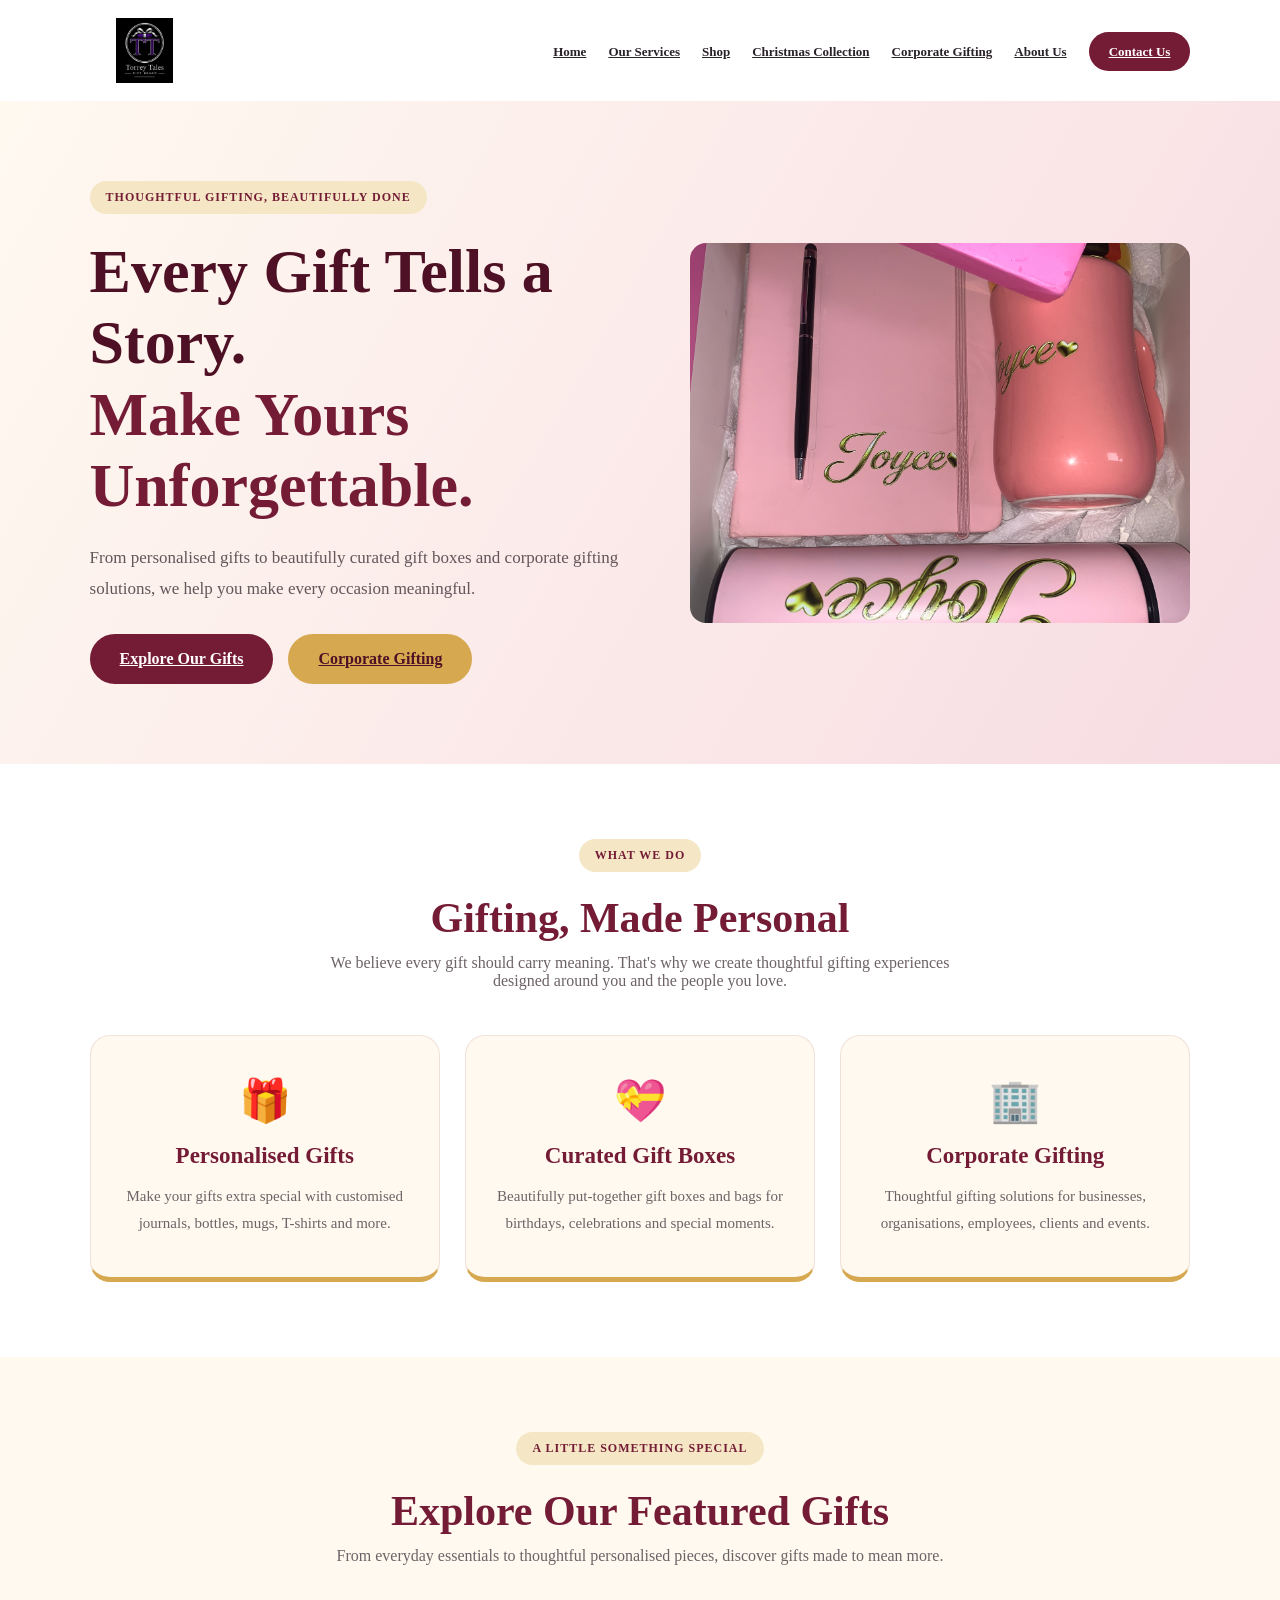
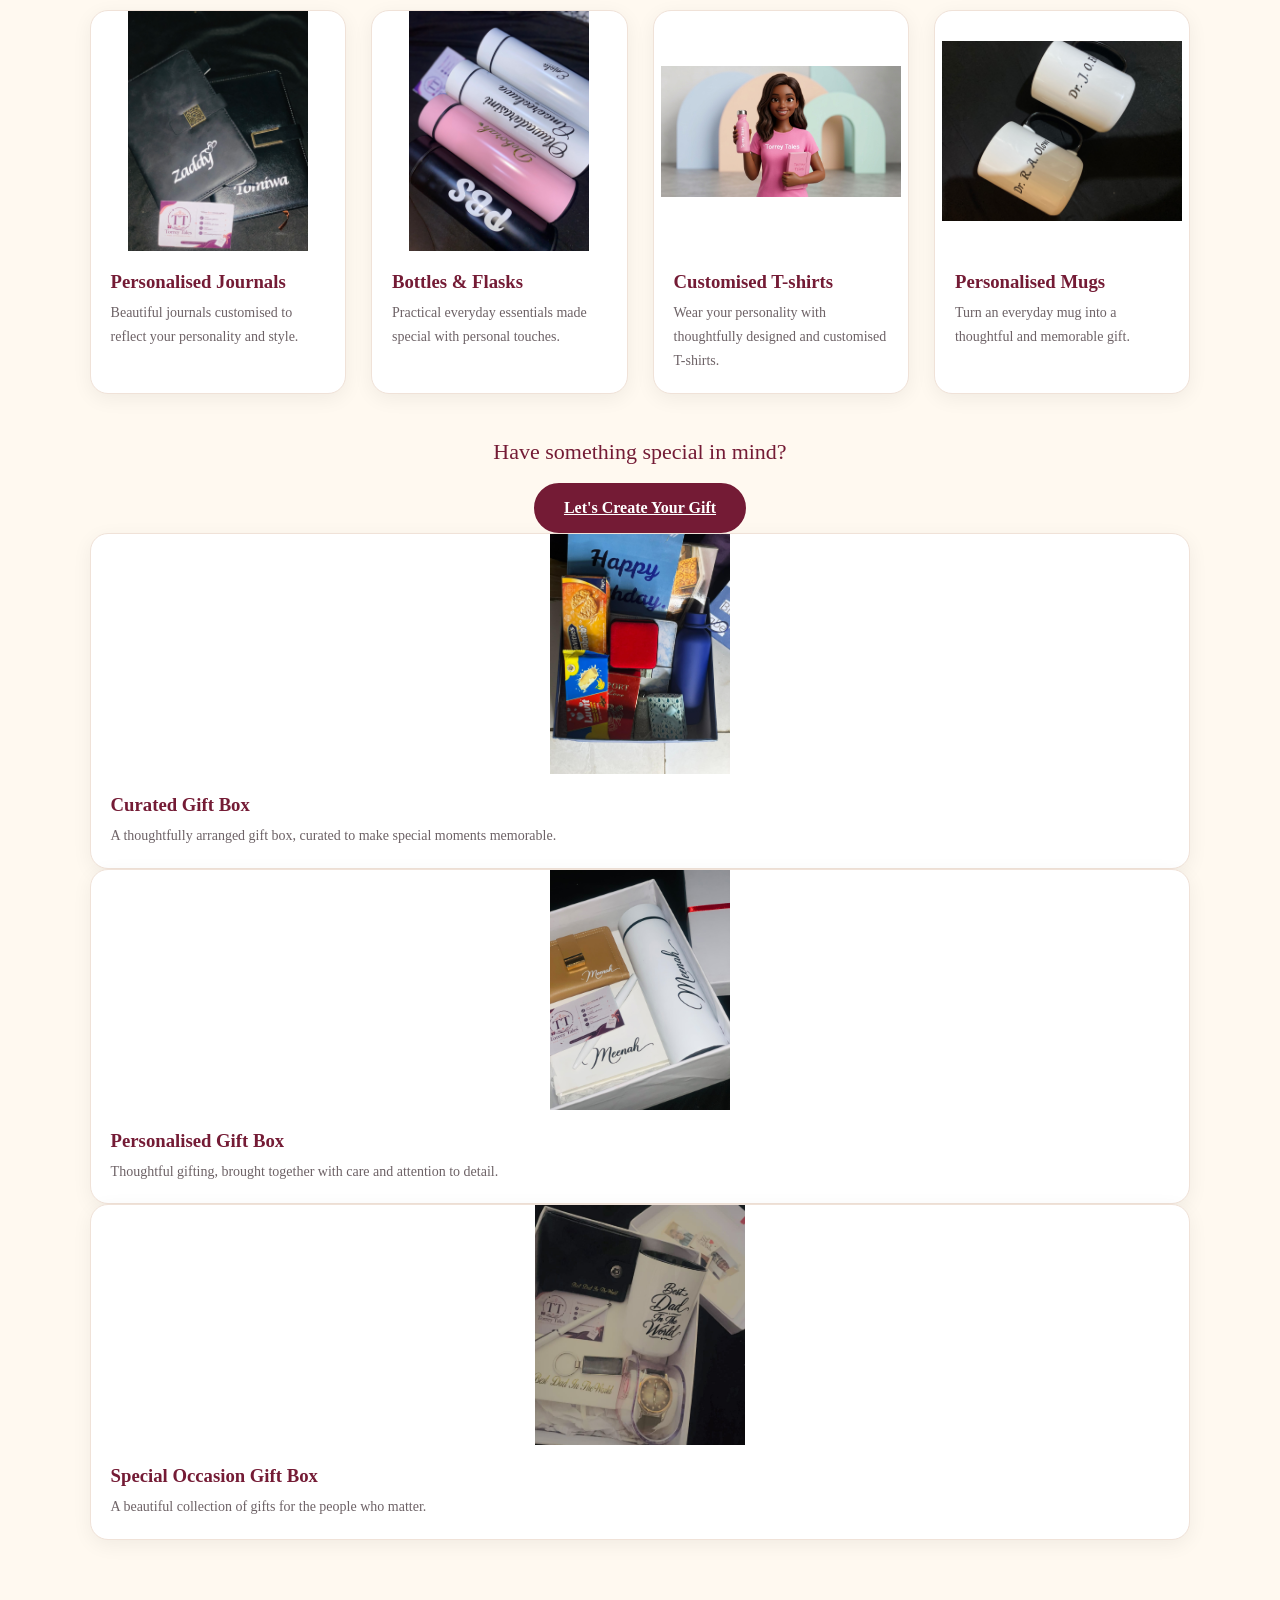
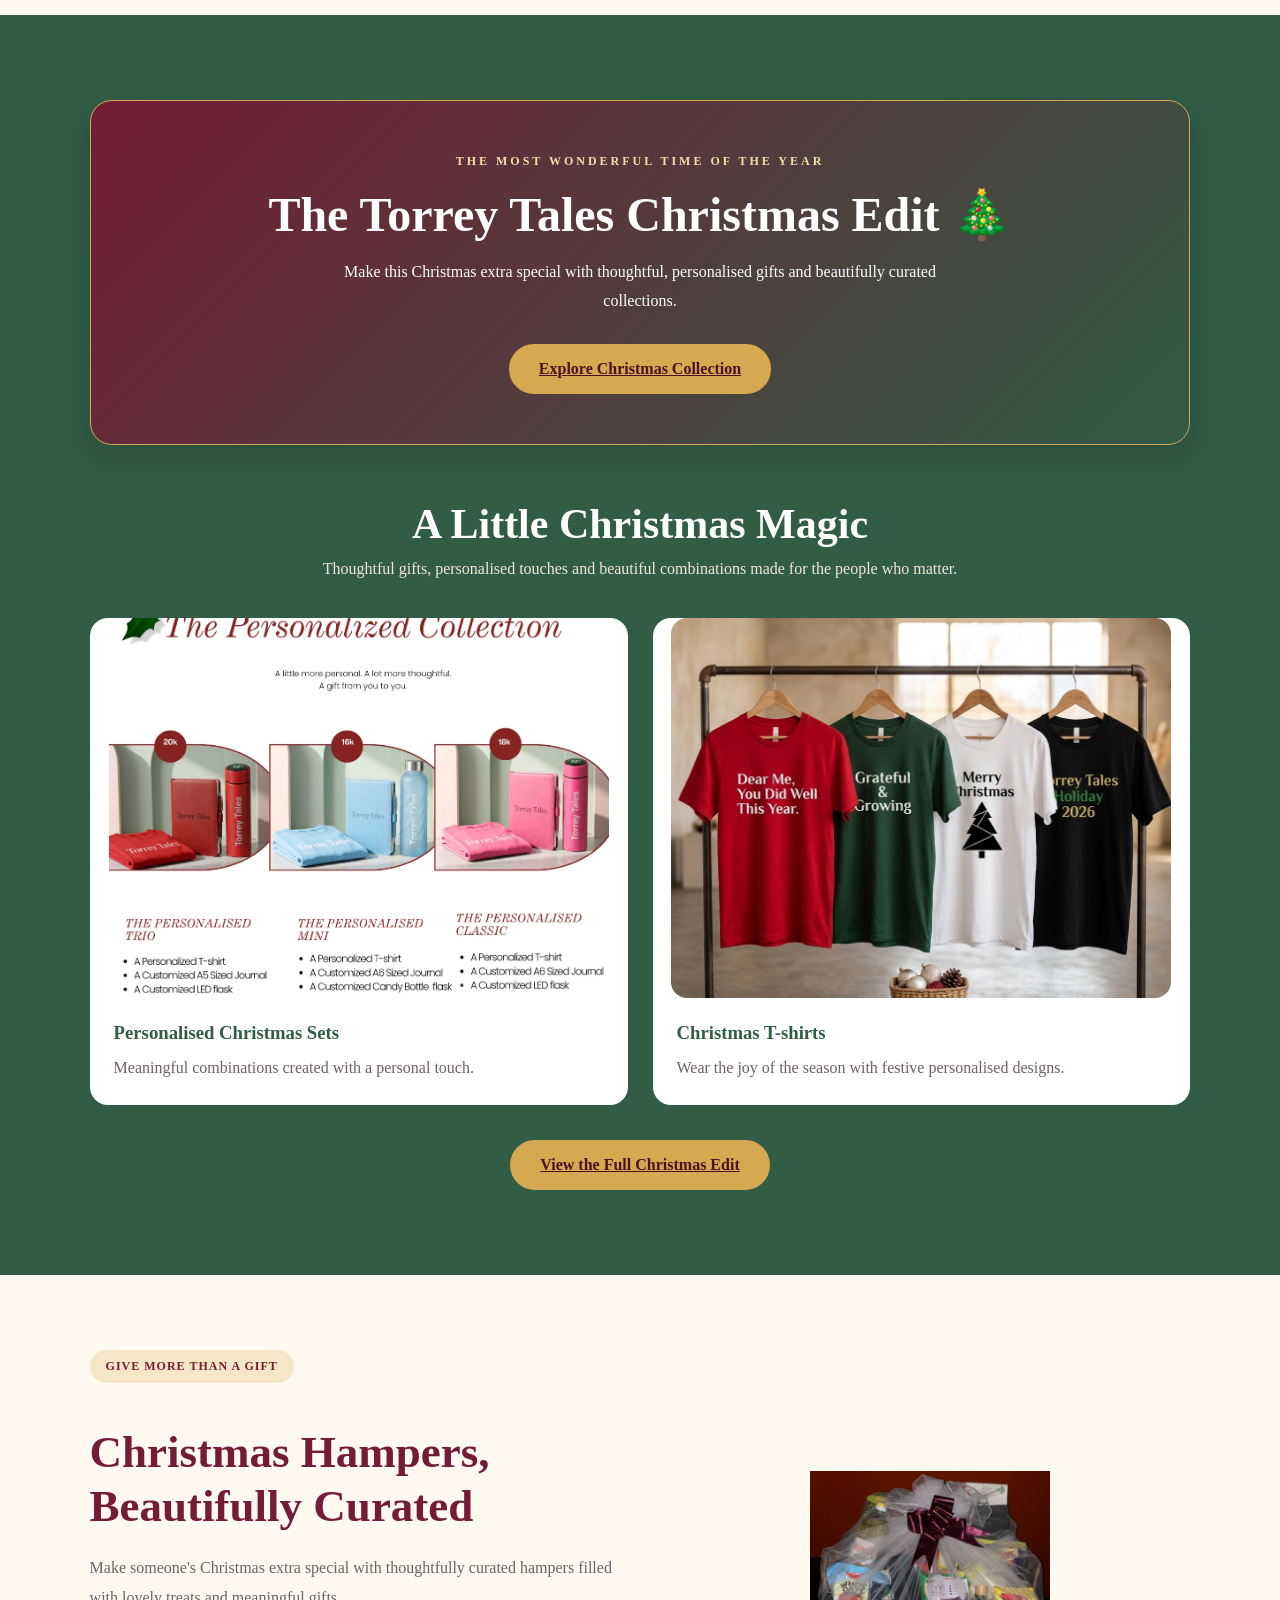
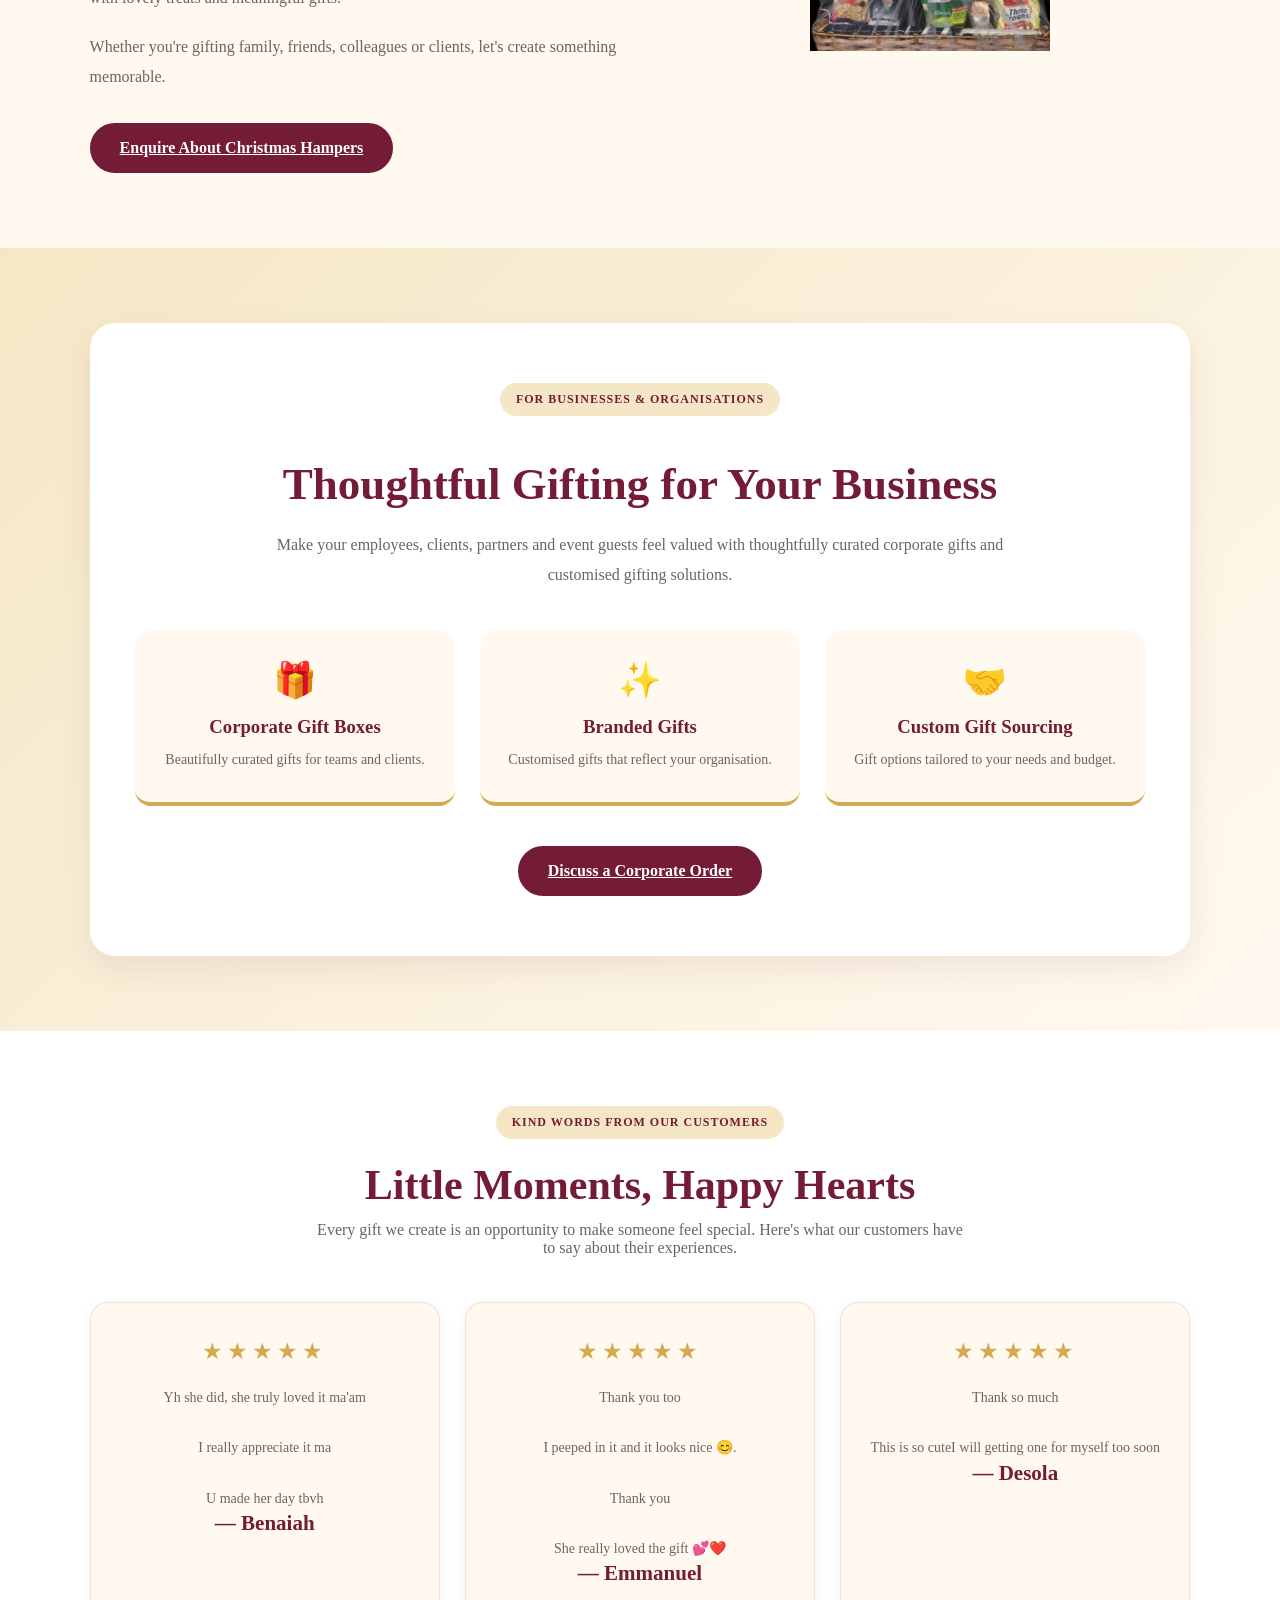
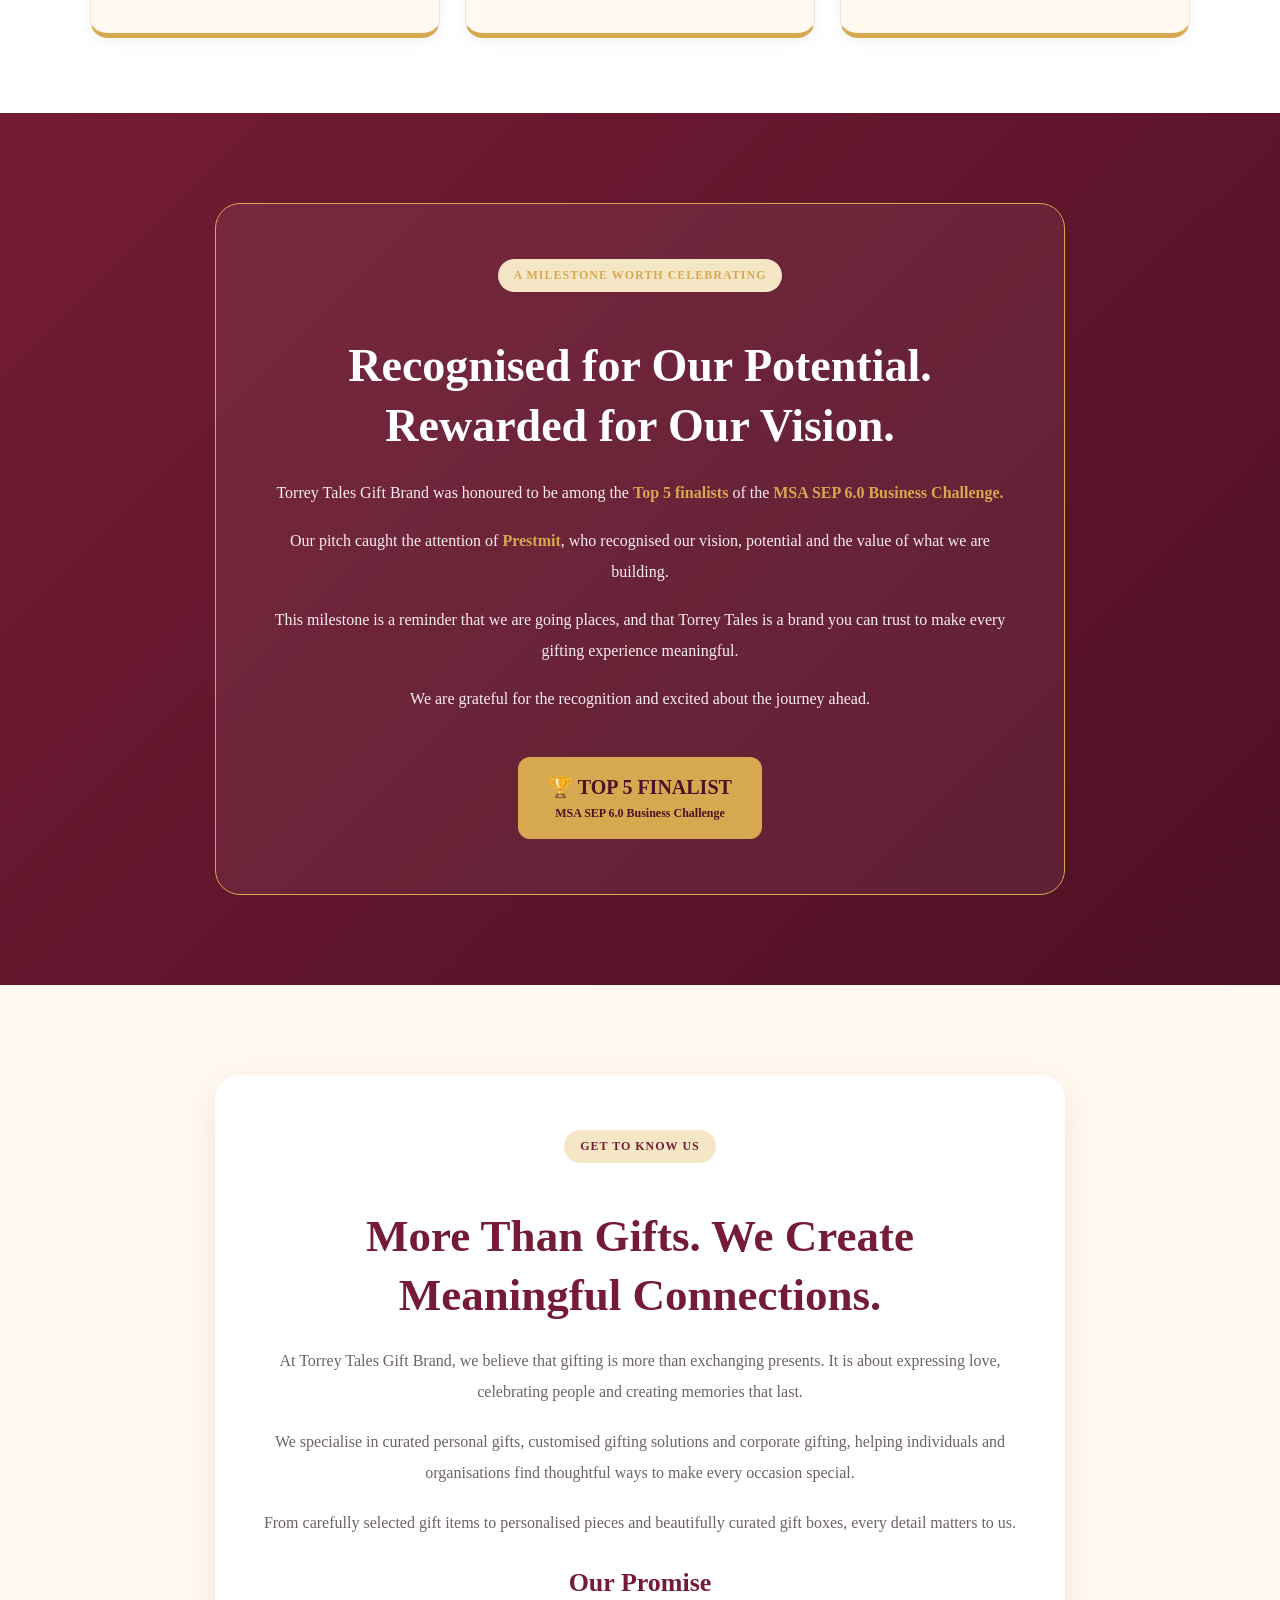
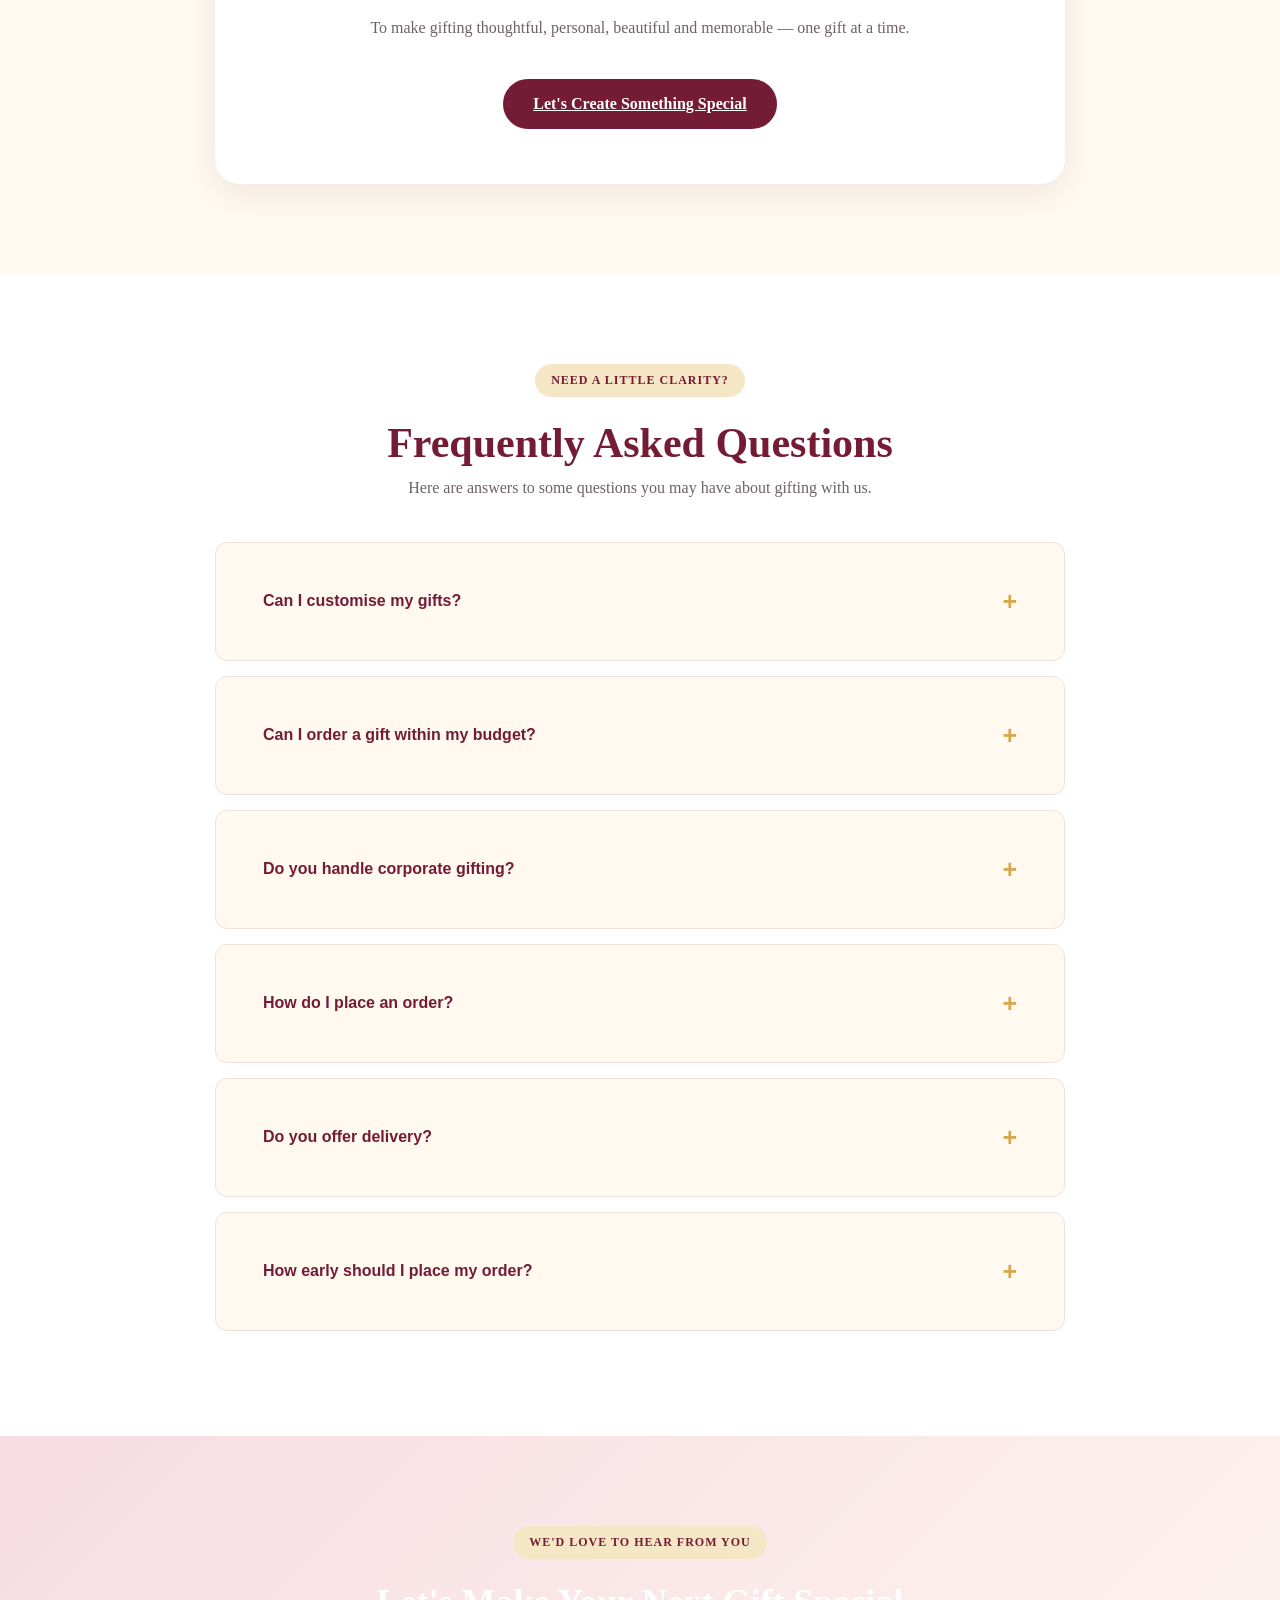
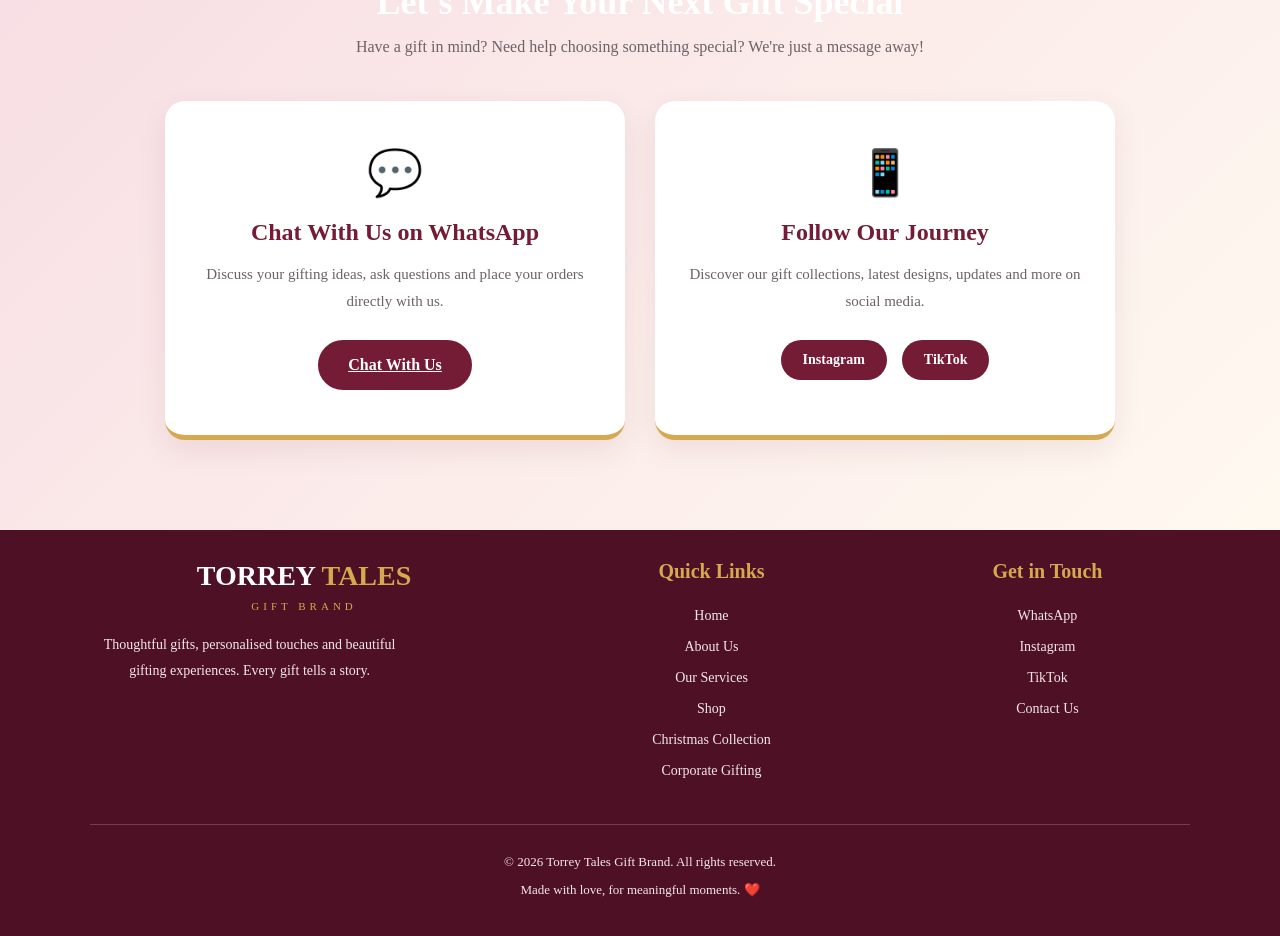
==== commit 431d0a23: "Update index.html" ====
--- a/index.html
+++ b/index.html
@@ -320,9 +320,9 @@
 
         <div class="christmas-card">
 
-            <div class="image-placeholder">
-                Christmas Gift Sets
-            </div>
+          <img src="images/IMG-20261031-WA0017.jpg"
+     alt="Torrey Tales Christmas Gift Sets"
+     class="hero-image">
 
             <div class="product-info">
                 <h3>Personalised Christmas Sets</h3>
@@ -333,9 +333,9 @@
 
         <div class="christmas-card">
 
-            <div class="image-placeholder">
-                Christmas T-shirts
-            </div>
+            <img src="images/image_ea4ed082.jpg"
+     alt="Torrey Tales Christmas T-shirts"
+     class="hero-image">
 
             <div class="product-info">
                 <h3>Christmas T-shirts</h3>
